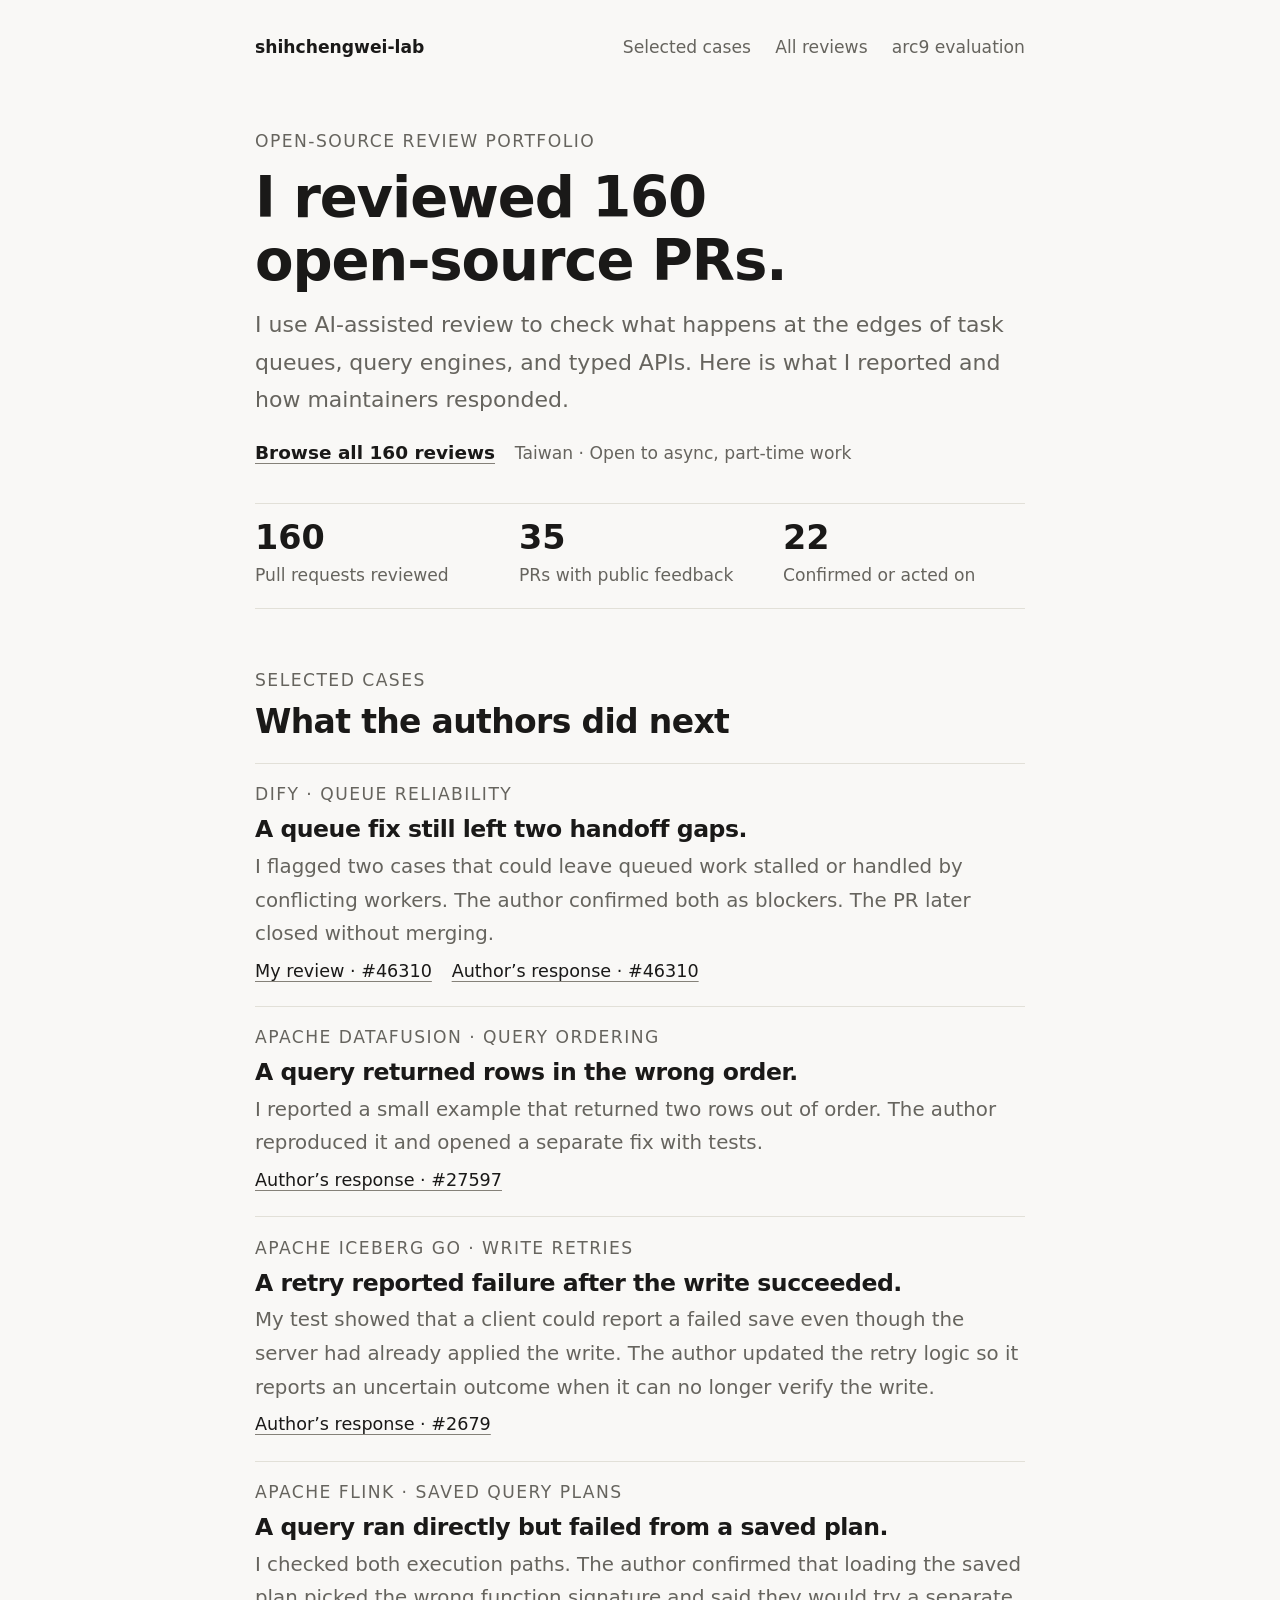
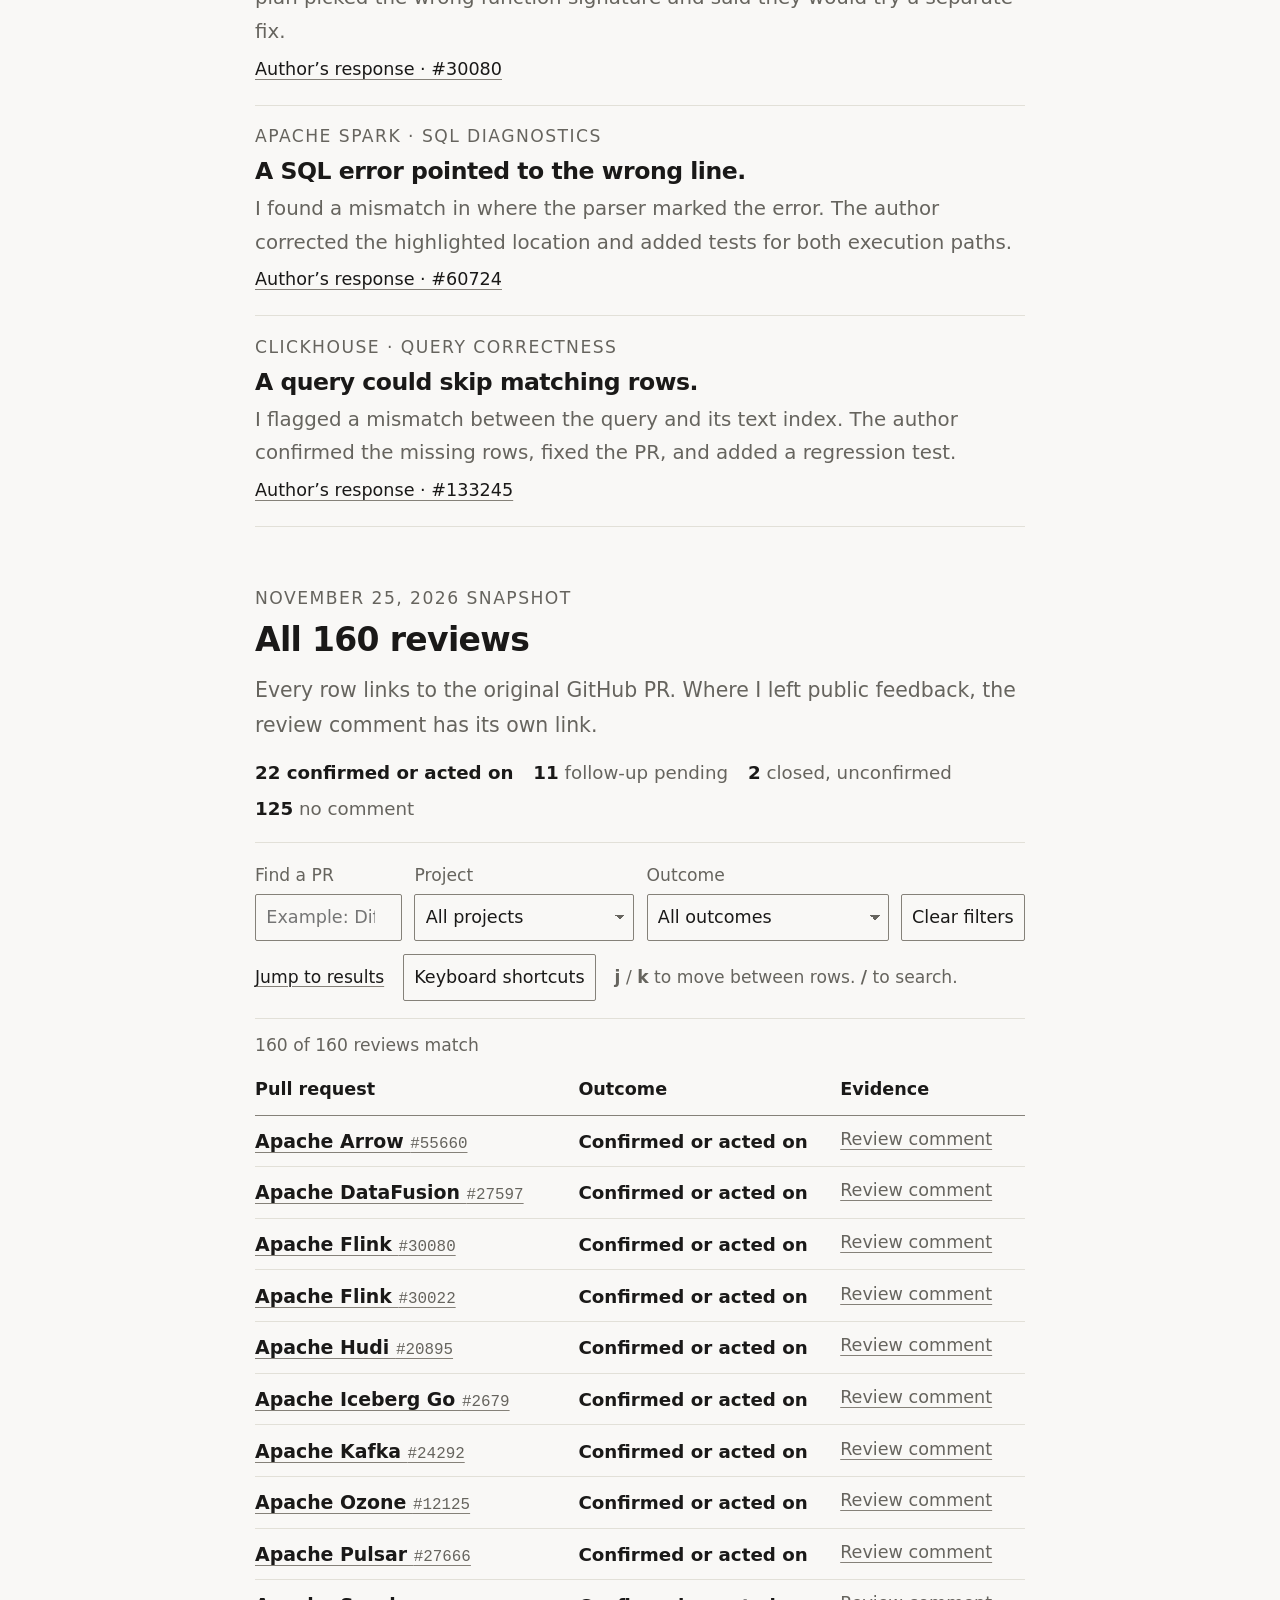
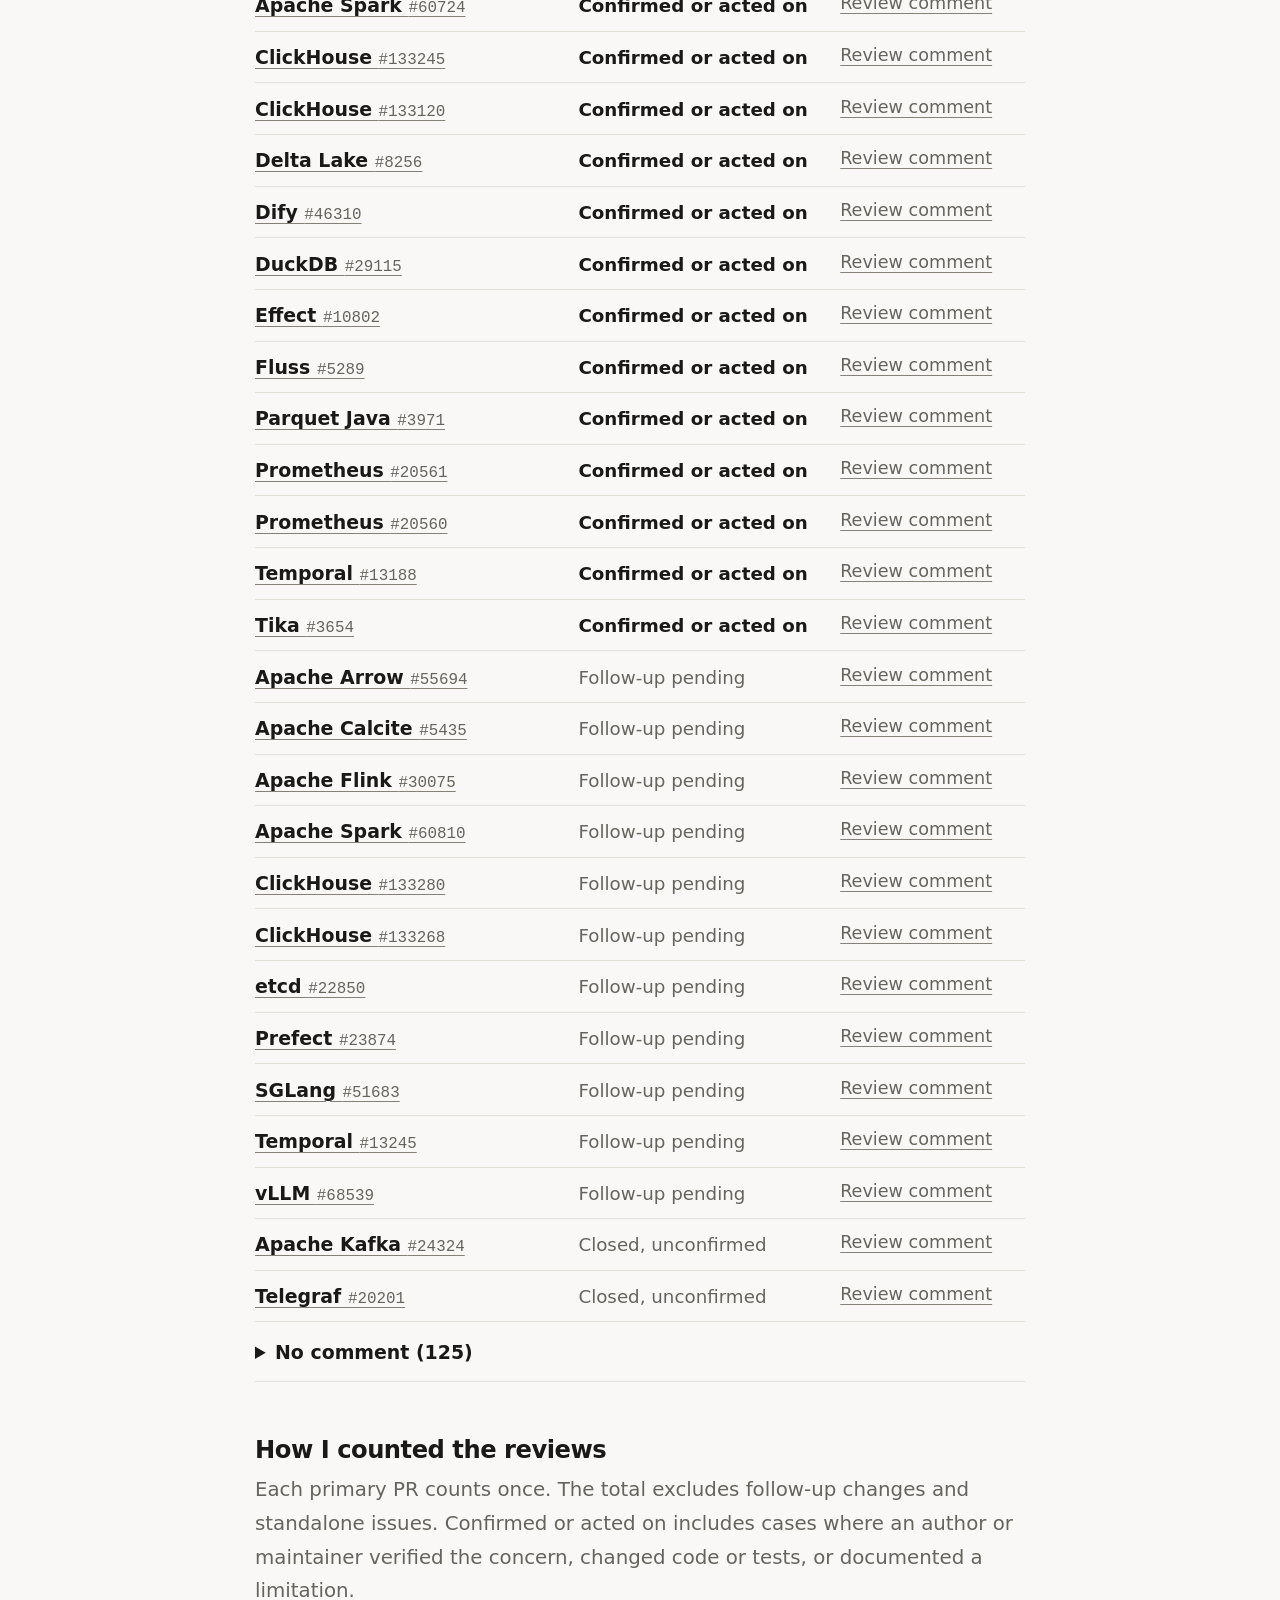
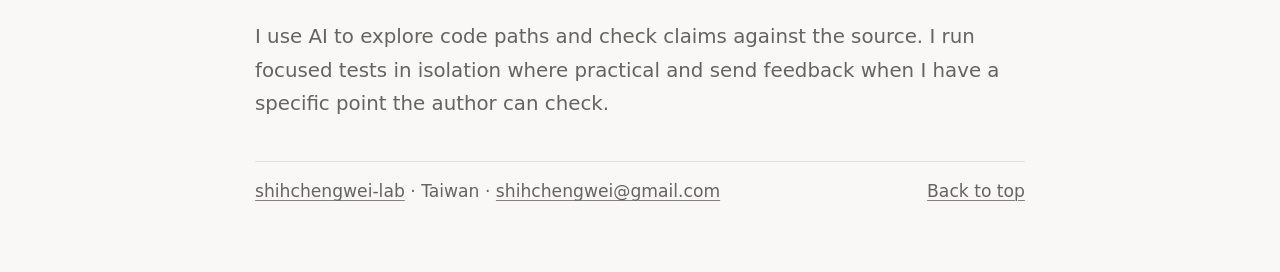
==== index.html @ ea7000e3 "Publish arc9 review capability evaluation" ====
<!doctype html>
<html lang="en">
<head>
<meta charset="utf-8">
<meta name="viewport" content="width=device-width, initial-scale=1">
<link rel="icon" href="./favicon.ico?v=1" sizes="16x16 32x32 48x48">
<meta name="robots" content="noindex, follow">
<meta name="theme-color" content="#f9f8f6" media="(prefers-color-scheme: light)">
<meta name="theme-color" content="#161616" media="(prefers-color-scheme: dark)">
<meta name="description" content="160 open-source pull request reviews by shihchengwei-lab, with six selected cases and links to the original evidence.">
<title>160 Open-Source PR Reviews | shihchengwei-lab</title>
<link rel="stylesheet" href="./site.css">
</head>
<body>
<a class="skip" href="#main">Skip to content</a>
<header id="top" tabindex="-1">
  <div class="wrap">
    <div class="topbar">
      <a class="handle" href="https://github.com/shihchengwei-lab">shihchengwei-lab</a>
      <nav aria-label="Page navigation"><a href="#cases">Selected cases</a><a href="#reviews">All reviews</a><a href="./arc9-benchmark/">arc9 evaluation</a></nav>
    </div>
    <p class="eyebrow">Open-source review portfolio</p>
    <h1>I reviewed 160 <span>open-source PRs.</span></h1>
    <p class="intro">I use AI-assisted review to check what happens at the edges of task queues, query engines, and typed APIs. Here is what I reported and how maintainers responded.</p>
    <div class="hero-actions"><a class="button" href="#reviews">Browse all 160 reviews</a><span class="availability">Taiwan · Open to async, part-time work</span></div>
    <div class="stats" aria-label="Review outcome summary">
      <div><strong>160</strong><p>Pull requests reviewed</p></div>
      <div><strong>35</strong><p>PRs with public feedback</p></div>
      <div><strong>22</strong><p>Confirmed or acted on</p></div>
    </div>
  </div>
</header>
<main class="wrap" id="main" tabindex="-1">
  <section class="section" id="cases" aria-labelledby="cases-title" tabindex="-1">
    <p class="eyebrow">Selected cases</p>
    <h2 id="cases-title">What the authors did next</h2>
    <div class="cases">
      <article class="case" id="dify" aria-labelledby="dify-title">
        <p class="eyebrow">Dify · Queue reliability</p>
        <h3 id="dify-title">A queue fix still left two handoff gaps.</h3>
        <p>I flagged two cases that could leave queued work stalled or handled by conflicting workers. The author confirmed both as blockers. The PR later closed without merging.</p>
        <div class="case-links">
          <a href="https://github.com/langgenius/dify/pull/46310#issuecomment-6981994924">My review · #46310</a>
          <a href="https://github.com/langgenius/dify/pull/46310#issuecomment-6992254631">Author’s response · #46310</a>
        </div>
      </article>
      <article class="case">
        <p class="eyebrow">Apache DataFusion · Query ordering</p>
        <h3>A query returned rows in the wrong order.</h3>
        <p>I reported a small example that returned two rows out of order. The author reproduced it and opened a separate fix with tests.</p>
        <a href="https://github.com/apache/datafusion/pull/27597#issuecomment-7049002958">Author’s response · #27597</a>
      </article>
      <article class="case">
        <p class="eyebrow">Apache Iceberg Go · Write retries</p>
        <h3>A retry reported failure after the write succeeded.</h3>
        <p>My test showed that a client could report a failed save even though the server had already applied the write. The author updated the retry logic so it reports an uncertain outcome when it can no longer verify the write.</p>
        <a href="https://github.com/apache/iceberg-go/pull/2679#issuecomment-7136908103">Author’s response · #2679</a>
      </article>
      <article class="case">
        <p class="eyebrow">Apache Flink · Saved query plans</p>
        <h3>A query ran directly but failed from a saved plan.</h3>
        <p>I checked both execution paths. The author confirmed that loading the saved plan picked the wrong function signature and said they would try a separate fix.</p>
        <a href="https://github.com/apache/flink/pull/30080#issuecomment-7151901415">Author’s response · #30080</a>
      </article>
      <article class="case">
        <p class="eyebrow">Apache Spark · SQL diagnostics</p>
        <h3>A SQL error pointed to the wrong line.</h3>
        <p>I found a mismatch in where the parser marked the error. The author corrected the highlighted location and added tests for both execution paths.</p>
        <a href="https://github.com/apache/spark/pull/60724#issuecomment-7112147391">Author’s response · #60724</a>
      </article>
      <article class="case">
        <p class="eyebrow">ClickHouse · Query correctness</p>
        <h3>A query could skip matching rows.</h3>
        <p>I flagged a mismatch between the query and its text index. The author confirmed the missing rows, fixed the PR, and added a regression test.</p>
        <a href="https://github.com/ClickHouse/ClickHouse/pull/133245#issuecomment-7063928589">Author’s response · #133245</a>
      </article>
    </div>
  </section>
  <section class="section" id="reviews" aria-labelledby="review-title" tabindex="-1">
    <p class="eyebrow">November 25, 2026 snapshot</p>
    <h2 id="review-title">All 160 reviews</h2>
    <p class="section-intro">Every row links to the original GitHub PR. Where I left public feedback, the review comment has its own link.</p>
    <div class="legend" aria-label="Outcome counts">
      <span class="status confirmed"><b>22</b> confirmed or acted on</span>
      <span class="status pending"><b>11</b> follow-up pending</span>
      <span class="status closed"><b>2</b> closed, unconfirmed</span>
      <span class="status quiet"><b>125</b> no comment</span>
    </div>
    <div class="directory">
      <form role="search" id="filters" aria-label="Filter the review index" hidden>
        <label>Find a PR<input id="query" type="search" placeholder="Example: Dify or #46310" autocomplete="off" aria-keyshortcuts="/"></label>
        <label>Project<select id="project"><option value="">All projects</option></select></label>
        <label>Outcome<select id="outcome"><option value="">All outcomes</option><option value="confirmed">Confirmed or acted on</option><option value="pending">Follow-up pending</option><option value="closed">Closed, unconfirmed</option><option value="quiet">No comment</option></select></label>
        <button type="reset">Clear filters</button>
        <p class="keyboard-tools">
          <a href="#count">Jump to results</a>
          <button id="shortcut-toggle" type="button" aria-pressed="true">Keyboard shortcuts</button>
          <span id="shortcut-help"><kbd>j</kbd> / <kbd>k</kbd> to move between rows. <kbd>/</kbd> to search.</span>
        </p>
      </form>
      <p class="count" id="count" role="status" tabindex="-1">160 of 160 reviews match</p>
      <table id="commented-reviews" aria-label="Reviews with public comments">
        <thead><tr><th scope="col">Pull request</th><th scope="col">Outcome</th><th scope="col">Evidence</th></tr></thead>
        <tbody>
<tr data-project="apache/arrow" data-status="confirmed">
  <td><a class="pr" href="https://github.com/apache/arrow/pull/55660">Apache Arrow <span>#55660</span></a></td>
  <td><span class="status confirmed">Confirmed or acted on</span></td>
  <td><a href="https://github.com/apache/arrow/pull/55660#issuecomment-7008394155" aria-label="Review comment on Apache Arrow #55660">Review comment</a></td>
</tr>
<tr data-project="apache/datafusion" data-status="confirmed">
  <td><a class="pr" href="https://github.com/apache/datafusion/pull/27597">Apache DataFusion <span>#27597</span></a></td>
  <td><span class="status confirmed">Confirmed or acted on</span></td>
  <td><a href="https://github.com/apache/datafusion/pull/27597#issuecomment-7036916326" aria-label="Review comment on Apache DataFusion #27597">Review comment</a></td>
</tr>
<tr data-project="apache/flink" data-status="confirmed">
  <td><a class="pr" href="https://github.com/apache/flink/pull/30080">Apache Flink <span>#30080</span></a></td>
  <td><span class="status confirmed">Confirmed or acted on</span></td>
  <td><a href="https://github.com/apache/flink/pull/30080#issuecomment-7149014587" aria-label="Review comment on Apache Flink #30080">Review comment</a></td>
</tr>
<tr data-project="apache/flink" data-status="confirmed">
  <td><a class="pr" href="https://github.com/apache/flink/pull/30022">Apache Flink <span>#30022</span></a></td>
  <td><span class="status confirmed">Confirmed or acted on</span></td>
  <td><a href="https://github.com/apache/flink/pull/30022#issuecomment-7035073896" aria-label="Review comment on Apache Flink #30022">Review comment</a></td>
</tr>
<tr data-project="apache/hudi" data-status="confirmed">
  <td><a class="pr" href="https://github.com/apache/hudi/pull/20895">Apache Hudi <span>#20895</span></a></td>
  <td><span class="status confirmed">Confirmed or acted on</span></td>
  <td><a href="https://github.com/apache/hudi/pull/20895#issuecomment-7136160884" aria-label="Review comment on Apache Hudi #20895">Review comment</a></td>
</tr>
<tr data-project="apache/iceberg-go" data-status="confirmed">
  <td><a class="pr" href="https://github.com/apache/iceberg-go/pull/2679">Apache Iceberg Go <span>#2679</span></a></td>
  <td><span class="status confirmed">Confirmed or acted on</span></td>
  <td><a href="https://github.com/apache/iceberg-go/pull/2679#issuecomment-7106623743" aria-label="Review comment on Apache Iceberg Go #2679">Review comment</a></td>
</tr>
<tr data-project="apache/kafka" data-status="confirmed">
  <td><a class="pr" href="https://github.com/apache/kafka/pull/24292">Apache Kafka <span>#24292</span></a></td>
  <td><span class="status confirmed">Confirmed or acted on</span></td>
  <td><a href="https://github.com/apache/kafka/pull/24292#issuecomment-7008198647" aria-label="Review comment on Apache Kafka #24292">Review comment</a></td>
</tr>
<tr data-project="apache/ozone" data-status="confirmed">
  <td><a class="pr" href="https://github.com/apache/ozone/pull/12125">Apache Ozone <span>#12125</span></a></td>
  <td><span class="status confirmed">Confirmed or acted on</span></td>
  <td><a href="https://github.com/apache/ozone/pull/12125#issuecomment-7137559369" aria-label="Review comment on Apache Ozone #12125">Review comment</a></td>
</tr>
<tr data-project="apache/pulsar" data-status="confirmed">
  <td><a class="pr" href="https://github.com/apache/pulsar/pull/27666">Apache Pulsar <span>#27666</span></a></td>
  <td><span class="status confirmed">Confirmed or acted on</span></td>
  <td><a href="https://github.com/apache/pulsar/pull/27666#issuecomment-7015428325" aria-label="Review comment on Apache Pulsar #27666">Review comment</a></td>
</tr>
<tr data-project="apache/spark" data-status="confirmed">
  <td><a class="pr" href="https://github.com/apache/spark/pull/60724">Apache Spark <span>#60724</span></a></td>
  <td><span class="status confirmed">Confirmed or acted on</span></td>
  <td><a href="https://github.com/apache/spark/pull/60724#issuecomment-7058670635" aria-label="Review comment on Apache Spark #60724">Review comment</a></td>
</tr>
<tr data-project="clickhouse/clickhouse" data-status="confirmed">
  <td><a class="pr" href="https://github.com/ClickHouse/ClickHouse/pull/133245">ClickHouse <span>#133245</span></a></td>
  <td><span class="status confirmed">Confirmed or acted on</span></td>
  <td><a href="https://github.com/ClickHouse/ClickHouse/pull/133245#issuecomment-7054380919" aria-label="Review comment on ClickHouse #133245">Review comment</a></td>
</tr>
<tr data-project="clickhouse/clickhouse" data-status="confirmed">
  <td><a class="pr" href="https://github.com/ClickHouse/ClickHouse/pull/133120">ClickHouse <span>#133120</span></a></td>
  <td><span class="status confirmed">Confirmed or acted on</span></td>
  <td><a href="https://github.com/ClickHouse/ClickHouse/pull/133120#issuecomment-7043950742" aria-label="Review comment on ClickHouse #133120">Review comment</a></td>
</tr>
<tr data-project="delta-io/delta" data-status="confirmed">
  <td><a class="pr" href="https://github.com/delta-io/delta/pull/8256">Delta Lake <span>#8256</span></a></td>
  <td><span class="status confirmed">Confirmed or acted on</span></td>
  <td><a href="https://github.com/delta-io/delta/pull/8256#issuecomment-7057960766" aria-label="Review comment on Delta Lake #8256">Review comment</a></td>
</tr>
<tr data-project="langgenius/dify" data-status="confirmed">
  <td><a class="pr" href="https://github.com/langgenius/dify/pull/46310">Dify <span>#46310</span></a></td>
  <td><span class="status confirmed">Confirmed or acted on</span></td>
  <td><a href="https://github.com/langgenius/dify/pull/46310#issuecomment-6981994924" aria-label="Review comment on Dify #46310">Review comment</a></td>
</tr>
<tr data-project="duckdb/duckdb" data-status="confirmed">
  <td><a class="pr" href="https://github.com/duckdb/duckdb/pull/29115">DuckDB <span>#29115</span></a></td>
  <td><span class="status confirmed">Confirmed or acted on</span></td>
  <td><a href="https://github.com/duckdb/duckdb/pull/29115#issuecomment-7046876025" aria-label="Review comment on DuckDB #29115">Review comment</a></td>
</tr>
<tr data-project="effect-ts/effect" data-status="confirmed">
  <td><a class="pr" href="https://github.com/Effect-TS/effect/pull/10802">Effect <span>#10802</span></a></td>
  <td><span class="status confirmed">Confirmed or acted on</span></td>
  <td><a href="https://github.com/Effect-TS/effect/pull/10802#issuecomment-7058087237" aria-label="Review comment on Effect #10802">Review comment</a></td>
</tr>
<tr data-project="apache/fluss" data-status="confirmed">
  <td><a class="pr" href="https://github.com/apache/fluss/pull/5289">Fluss <span>#5289</span></a></td>
  <td><span class="status confirmed">Confirmed or acted on</span></td>
  <td><a href="https://github.com/apache/fluss/pull/5289#issuecomment-7041135080" aria-label="Review comment on Fluss #5289">Review comment</a></td>
</tr>
<tr data-project="apache/parquet-java" data-status="confirmed">
  <td><a class="pr" href="https://github.com/apache/parquet-java/pull/3971">Parquet Java <span>#3971</span></a></td>
  <td><span class="status confirmed">Confirmed or acted on</span></td>
  <td><a href="https://github.com/apache/parquet-java/pull/3971#issuecomment-7008959429" aria-label="Review comment on Parquet Java #3971">Review comment</a></td>
</tr>
<tr data-project="prometheus/prometheus" data-status="confirmed">
  <td><a class="pr" href="https://github.com/prometheus/prometheus/pull/20561">Prometheus <span>#20561</span></a></td>
  <td><span class="status confirmed">Confirmed or acted on</span></td>
  <td><a href="https://github.com/prometheus/prometheus/pull/20561#issuecomment-7152789358" aria-label="Review comment on Prometheus #20561">Review comment</a></td>
</tr>
<tr data-project="prometheus/prometheus" data-status="confirmed">
  <td><a class="pr" href="https://github.com/prometheus/prometheus/pull/20560">Prometheus <span>#20560</span></a></td>
  <td><span class="status confirmed">Confirmed or acted on</span></td>
  <td><a href="https://github.com/prometheus/prometheus/pull/20560#issuecomment-7161025633" aria-label="Review comment on Prometheus #20560">Review comment</a></td>
</tr>
<tr data-project="temporalio/temporal" data-status="confirmed">
  <td><a class="pr" href="https://github.com/temporalio/temporal/pull/13188">Temporal <span>#13188</span></a></td>
  <td><span class="status confirmed">Confirmed or acted on</span></td>
  <td><a href="https://github.com/temporalio/temporal/pull/13188#issuecomment-7056794879" aria-label="Review comment on Temporal #13188">Review comment</a></td>
</tr>
<tr data-project="apache/tika" data-status="confirmed">
  <td><a class="pr" href="https://github.com/apache/tika/pull/3654">Tika <span>#3654</span></a></td>
  <td><span class="status confirmed">Confirmed or acted on</span></td>
  <td><a href="https://github.com/apache/tika/pull/3654#issuecomment-7105708451" aria-label="Review comment on Tika #3654">Review comment</a></td>
</tr>
<tr data-project="apache/arrow" data-status="pending">
  <td><a class="pr" href="https://github.com/apache/arrow/pull/55694">Apache Arrow <span>#55694</span></a></td>
  <td><span class="status pending">Follow-up pending</span></td>
  <td><a href="https://github.com/apache/arrow/pull/55694#issuecomment-7055374444" aria-label="Review comment on Apache Arrow #55694">Review comment</a></td>
</tr>
<tr data-project="apache/calcite" data-status="pending">
  <td><a class="pr" href="https://github.com/apache/calcite/pull/5435">Apache Calcite <span>#5435</span></a></td>
  <td><span class="status pending">Follow-up pending</span></td>
  <td><a href="https://github.com/apache/calcite/pull/5435#issuecomment-7105022268" aria-label="Review comment on Apache Calcite #5435">Review comment</a></td>
</tr>
<tr data-project="apache/flink" data-status="pending">
  <td><a class="pr" href="https://github.com/apache/flink/pull/30075">Apache Flink <span>#30075</span></a></td>
  <td><span class="status pending">Follow-up pending</span></td>
  <td><a href="https://github.com/apache/flink/pull/30075#issuecomment-7132120995" aria-label="Review comment on Apache Flink #30075">Review comment</a></td>
</tr>
<tr data-project="apache/spark" data-status="pending">
  <td><a class="pr" href="https://github.com/apache/spark/pull/60810">Apache Spark <span>#60810</span></a></td>
  <td><span class="status pending">Follow-up pending</span></td>
  <td><a href="https://github.com/apache/spark/pull/60810#discussion_r4681349684" aria-label="Review comment on Apache Spark #60810">Review comment</a></td>
</tr>
<tr data-project="clickhouse/clickhouse" data-status="pending">
  <td><a class="pr" href="https://github.com/ClickHouse/ClickHouse/pull/133280">ClickHouse <span>#133280</span></a></td>
  <td><span class="status pending">Follow-up pending</span></td>
  <td><a href="https://github.com/ClickHouse/ClickHouse/pull/133280#issuecomment-7055929101" aria-label="Review comment on ClickHouse #133280">Review comment</a></td>
</tr>
<tr data-project="clickhouse/clickhouse" data-status="pending">
  <td><a class="pr" href="https://github.com/ClickHouse/ClickHouse/pull/133268">ClickHouse <span>#133268</span></a></td>
  <td><span class="status pending">Follow-up pending</span></td>
  <td><a href="https://github.com/ClickHouse/ClickHouse/pull/133268#issuecomment-7054900194" aria-label="Review comment on ClickHouse #133268">Review comment</a></td>
</tr>
<tr data-project="etcd-io/etcd" data-status="pending">
  <td><a class="pr" href="https://github.com/etcd-io/etcd/pull/22850">etcd <span>#22850</span></a></td>
  <td><span class="status pending">Follow-up pending</span></td>
  <td><a href="https://github.com/etcd-io/etcd/pull/22850#issuecomment-7007344390" aria-label="Review comment on etcd #22850">Review comment</a></td>
</tr>
<tr data-project="prefecthq/prefect" data-status="pending">
  <td><a class="pr" href="https://github.com/PrefectHQ/prefect/pull/23874">Prefect <span>#23874</span></a></td>
  <td><span class="status pending">Follow-up pending</span></td>
  <td><a href="https://github.com/PrefectHQ/prefect/pull/23874#discussion_r4616892632" aria-label="Review comment on Prefect #23874">Review comment</a></td>
</tr>
<tr data-project="sgl-project/sglang" data-status="pending">
  <td><a class="pr" href="https://github.com/sgl-project/sglang/pull/51683">SGLang <span>#51683</span></a></td>
  <td><span class="status pending">Follow-up pending</span></td>
  <td><a href="https://github.com/sgl-project/sglang/pull/51683#issuecomment-7056527407" aria-label="Review comment on SGLang #51683">Review comment</a></td>
</tr>
<tr data-project="temporalio/temporal" data-status="pending">
  <td><a class="pr" href="https://github.com/temporalio/temporal/pull/13245">Temporal <span>#13245</span></a></td>
  <td><span class="status pending">Follow-up pending</span></td>
  <td><a href="https://github.com/temporalio/temporal/pull/13245#issuecomment-7130945988" aria-label="Review comment on Temporal #13245">Review comment</a></td>
</tr>
<tr data-project="vllm-project/vllm" data-status="pending">
  <td><a class="pr" href="https://github.com/vllm-project/vllm/pull/68539">vLLM <span>#68539</span></a></td>
  <td><span class="status pending">Follow-up pending</span></td>
  <td><a href="https://github.com/vllm-project/vllm/pull/68539#issuecomment-6997488779" aria-label="Review comment on vLLM #68539">Review comment</a></td>
</tr>
<tr data-project="apache/kafka" data-status="closed">
  <td><a class="pr" href="https://github.com/apache/kafka/pull/24324">Apache Kafka <span>#24324</span></a></td>
  <td><span class="status closed">Closed, unconfirmed</span></td>
  <td><a href="https://github.com/apache/kafka/pull/24324#issuecomment-7056225855" aria-label="Review comment on Apache Kafka #24324">Review comment</a></td>
</tr>
<tr data-project="influxdata/telegraf" data-status="closed">
  <td><a class="pr" href="https://github.com/influxdata/telegraf/pull/20201">Telegraf <span>#20201</span></a></td>
  <td><span class="status closed">Closed, unconfirmed</span></td>
  <td><a href="https://github.com/influxdata/telegraf/pull/20201#issuecomment-7057419634" aria-label="Review comment on Telegraf #20201">Review comment</a></td>
</tr>
        </tbody>
      </table>
      <details class="quiet-reviews" id="quiet-reviews">
        <summary>No comment (<span id="quiet-count">125</span>)</summary>
        <table aria-label="Reviews without public comments">
          <thead><tr><th scope="col">Pull request</th><th scope="col">Outcome</th><th scope="col">Evidence</th></tr></thead>
          <tbody>
<tr data-project="apache/airflow" data-status="quiet">
  <td><a class="pr" href="https://github.com/apache/airflow/pull/77489">Apache Airflow <span>#77489</span></a></td>
  <td><span class="status quiet">No comment</span></td>
  <td><span aria-label="No public comment">—</span></td>
</tr>
<tr data-project="apache/airflow" data-status="quiet">
  <td><a class="pr" href="https://github.com/apache/airflow/pull/77380">Apache Airflow <span>#77380</span></a></td>
  <td><span class="status quiet">No comment</span></td>
  <td><span aria-label="No public comment">—</span></td>
</tr>
<tr data-project="apache/airflow" data-status="quiet">
  <td><a class="pr" href="https://github.com/apache/airflow/pull/77305">Apache Airflow <span>#77305</span></a></td>
  <td><span class="status quiet">No comment</span></td>
  <td><span aria-label="No public comment">—</span></td>
</tr>
<tr data-project="apache/airflow" data-status="quiet">
  <td><a class="pr" href="https://github.com/apache/airflow/pull/77382">Apache Airflow <span>#77382</span></a></td>
  <td><span class="status quiet">No comment</span></td>
  <td><span aria-label="No public comment">—</span></td>
</tr>
<tr data-project="apache/apisix" data-status="quiet">
  <td><a class="pr" href="https://github.com/apache/apisix/pull/14247">Apache APISIX <span>#14247</span></a></td>
  <td><span class="status quiet">No comment</span></td>
  <td><span aria-label="No public comment">—</span></td>
</tr>
<tr data-project="apache/arrow-rs" data-status="quiet">
  <td><a class="pr" href="https://github.com/apache/arrow-rs/pull/12369">Apache Arrow Rust <span>#12369</span></a></td>
  <td><span class="status quiet">No comment</span></td>
  <td><span aria-label="No public comment">—</span></td>
</tr>
<tr data-project="apache/arrow-rs" data-status="quiet">
  <td><a class="pr" href="https://github.com/apache/arrow-rs/pull/12365">Apache Arrow Rust <span>#12365</span></a></td>
  <td><span class="status quiet">No comment</span></td>
  <td><span aria-label="No public comment">—</span></td>
</tr>
<tr data-project="apache/arrow-rs" data-status="quiet">
  <td><a class="pr" href="https://github.com/apache/arrow-rs/pull/12363">Apache Arrow Rust <span>#12363</span></a></td>
  <td><span class="status quiet">No comment</span></td>
  <td><span aria-label="No public comment">—</span></td>
</tr>
<tr data-project="apache/arrow-rs" data-status="quiet">
  <td><a class="pr" href="https://github.com/apache/arrow-rs/pull/12352">Apache Arrow Rust <span>#12352</span></a></td>
  <td><span class="status quiet">No comment</span></td>
  <td><span aria-label="No public comment">—</span></td>
</tr>
<tr data-project="apache/arrow-rs" data-status="quiet">
  <td><a class="pr" href="https://github.com/apache/arrow-rs/pull/12333">Apache Arrow Rust <span>#12333</span></a></td>
  <td><span class="status quiet">No comment</span></td>
  <td><span aria-label="No public comment">—</span></td>
</tr>
<tr data-project="apache/calcite" data-status="quiet">
  <td><a class="pr" href="https://github.com/apache/calcite/pull/5445">Apache Calcite <span>#5445</span></a></td>
  <td><span class="status quiet">No comment</span></td>
  <td><span aria-label="No public comment">—</span></td>
</tr>
<tr data-project="apache/calcite" data-status="quiet">
  <td><a class="pr" href="https://github.com/apache/calcite/pull/5443">Apache Calcite <span>#5443</span></a></td>
  <td><span class="status quiet">No comment</span></td>
  <td><span aria-label="No public comment">—</span></td>
</tr>
<tr data-project="apache/flink" data-status="quiet">
  <td><a class="pr" href="https://github.com/apache/flink/pull/30081">Apache Flink <span>#30081</span></a></td>
  <td><span class="status quiet">No comment</span></td>
  <td><span aria-label="No public comment">—</span></td>
</tr>
<tr data-project="apache/hudi" data-status="quiet">
  <td><a class="pr" href="https://github.com/apache/hudi/pull/20897">Apache Hudi <span>#20897</span></a></td>
  <td><span class="status quiet">No comment</span></td>
  <td><span aria-label="No public comment">—</span></td>
</tr>
<tr data-project="apache/hudi" data-status="quiet">
  <td><a class="pr" href="https://github.com/apache/hudi/pull/20893">Apache Hudi <span>#20893</span></a></td>
  <td><span class="status quiet">No comment</span></td>
  <td><span aria-label="No public comment">—</span></td>
</tr>
<tr data-project="apache/hudi" data-status="quiet">
  <td><a class="pr" href="https://github.com/apache/hudi/pull/20888">Apache Hudi <span>#20888</span></a></td>
  <td><span class="status quiet">No comment</span></td>
  <td><span aria-label="No public comment">—</span></td>
</tr>
<tr data-project="apache/hudi" data-status="quiet">
  <td><a class="pr" href="https://github.com/apache/hudi/pull/20877">Apache Hudi <span>#20877</span></a></td>
  <td><span class="status quiet">No comment</span></td>
  <td><span aria-label="No public comment">—</span></td>
</tr>
<tr data-project="apache/hudi" data-status="quiet">
  <td><a class="pr" href="https://github.com/apache/hudi/pull/20777">Apache Hudi <span>#20777</span></a></td>
  <td><span class="status quiet">No comment</span></td>
  <td><span aria-label="No public comment">—</span></td>
</tr>
<tr data-project="apache/iceberg" data-status="quiet">
  <td><a class="pr" href="https://github.com/apache/iceberg/pull/19124">Apache Iceberg <span>#19124</span></a></td>
  <td><span class="status quiet">No comment</span></td>
  <td><span aria-label="No public comment">—</span></td>
</tr>
<tr data-project="apache/iceberg" data-status="quiet">
  <td><a class="pr" href="https://github.com/apache/iceberg/pull/19122">Apache Iceberg <span>#19122</span></a></td>
  <td><span class="status quiet">No comment</span></td>
  <td><span aria-label="No public comment">—</span></td>
</tr>
<tr data-project="apache/iceberg" data-status="quiet">
  <td><a class="pr" href="https://github.com/apache/iceberg/pull/19105">Apache Iceberg <span>#19105</span></a></td>
  <td><span class="status quiet">No comment</span></td>
  <td><span aria-label="No public comment">—</span></td>
</tr>
<tr data-project="apache/iceberg" data-status="quiet">
  <td><a class="pr" href="https://github.com/apache/iceberg/pull/19104">Apache Iceberg <span>#19104</span></a></td>
  <td><span class="status quiet">No comment</span></td>
  <td><span aria-label="No public comment">—</span></td>
</tr>
<tr data-project="apache/iceberg" data-status="quiet">
  <td><a class="pr" href="https://github.com/apache/iceberg/pull/19099">Apache Iceberg <span>#19099</span></a></td>
  <td><span class="status quiet">No comment</span></td>
  <td><span aria-label="No public comment">—</span></td>
</tr>
<tr data-project="apache/iceberg" data-status="quiet">
  <td><a class="pr" href="https://github.com/apache/iceberg/pull/19039">Apache Iceberg <span>#19039</span></a></td>
  <td><span class="status quiet">No comment</span></td>
  <td><span aria-label="No public comment">—</span></td>
</tr>
<tr data-project="apache/iceberg-go" data-status="quiet">
  <td><a class="pr" href="https://github.com/apache/iceberg-go/pull/2678">Apache Iceberg Go <span>#2678</span></a></td>
  <td><span class="status quiet">No comment</span></td>
  <td><span aria-label="No public comment">—</span></td>
</tr>
<tr data-project="apache/iceberg-go" data-status="quiet">
  <td><a class="pr" href="https://github.com/apache/iceberg-go/pull/2667">Apache Iceberg Go <span>#2667</span></a></td>
  <td><span class="status quiet">No comment</span></td>
  <td><span aria-label="No public comment">—</span></td>
</tr>
<tr data-project="apache/iceberg-go" data-status="quiet">
  <td><a class="pr" href="https://github.com/apache/iceberg-go/pull/2653">Apache Iceberg Go <span>#2653</span></a></td>
  <td><span class="status quiet">No comment</span></td>
  <td><span aria-label="No public comment">—</span></td>
</tr>
<tr data-project="apache/kafka" data-status="quiet">
  <td><a class="pr" href="https://github.com/apache/kafka/pull/24354">Apache Kafka <span>#24354</span></a></td>
  <td><span class="status quiet">No comment</span></td>
  <td><span aria-label="No public comment">—</span></td>
</tr>
<tr data-project="apache/kafka" data-status="quiet">
  <td><a class="pr" href="https://github.com/apache/kafka/pull/24351">Apache Kafka <span>#24351</span></a></td>
  <td><span class="status quiet">No comment</span></td>
  <td><span aria-label="No public comment">—</span></td>
</tr>
<tr data-project="apache/kafka" data-status="quiet">
  <td><a class="pr" href="https://github.com/apache/kafka/pull/24343">Apache Kafka <span>#24343</span></a></td>
  <td><span class="status quiet">No comment</span></td>
  <td><span aria-label="No public comment">—</span></td>
</tr>
<tr data-project="apache/kafka" data-status="quiet">
  <td><a class="pr" href="https://github.com/apache/kafka/pull/24334">Apache Kafka <span>#24334</span></a></td>
  <td><span class="status quiet">No comment</span></td>
  <td><span aria-label="No public comment">—</span></td>
</tr>
<tr data-project="apache/kafka" data-status="quiet">
  <td><a class="pr" href="https://github.com/apache/kafka/pull/24320">Apache Kafka <span>#24320</span></a></td>
  <td><span class="status quiet">No comment</span></td>
  <td><span aria-label="No public comment">—</span></td>
</tr>
<tr data-project="apache/kafka" data-status="quiet">
  <td><a class="pr" href="https://github.com/apache/kafka/pull/24304">Apache Kafka <span>#24304</span></a></td>
  <td><span class="status quiet">No comment</span></td>
  <td><span aria-label="No public comment">—</span></td>
</tr>
<tr data-project="apache/kafka" data-status="quiet">
  <td><a class="pr" href="https://github.com/apache/kafka/pull/24302">Apache Kafka <span>#24302</span></a></td>
  <td><span class="status quiet">No comment</span></td>
  <td><span aria-label="No public comment">—</span></td>
</tr>
<tr data-project="apache/kafka" data-status="quiet">
  <td><a class="pr" href="https://github.com/apache/kafka/pull/24300">Apache Kafka <span>#24300</span></a></td>
  <td><span class="status quiet">No comment</span></td>
  <td><span aria-label="No public comment">—</span></td>
</tr>
<tr data-project="apache/kafka" data-status="quiet">
  <td><a class="pr" href="https://github.com/apache/kafka/pull/24294">Apache Kafka <span>#24294</span></a></td>
  <td><span class="status quiet">No comment</span></td>
  <td><span aria-label="No public comment">—</span></td>
</tr>
<tr data-project="apache/ozone" data-status="quiet">
  <td><a class="pr" href="https://github.com/apache/ozone/pull/12099">Apache Ozone <span>#12099</span></a></td>
  <td><span class="status quiet">No comment</span></td>
  <td><span aria-label="No public comment">—</span></td>
</tr>
<tr data-project="apache/ozone" data-status="quiet">
  <td><a class="pr" href="https://github.com/apache/ozone/pull/12065">Apache Ozone <span>#12065</span></a></td>
  <td><span class="status quiet">No comment</span></td>
  <td><span aria-label="No public comment">—</span></td>
</tr>
<tr data-project="apache/paimon" data-status="quiet">
  <td><a class="pr" href="https://github.com/apache/paimon/pull/11377">Apache Paimon <span>#11377</span></a></td>
  <td><span class="status quiet">No comment</span></td>
  <td><span aria-label="No public comment">—</span></td>
</tr>
<tr data-project="apache/pekko" data-status="quiet">
  <td><a class="pr" href="https://github.com/apache/pekko/pull/3800">Apache Pekko <span>#3800</span></a></td>
  <td><span class="status quiet">No comment</span></td>
  <td><span aria-label="No public comment">—</span></td>
</tr>
<tr data-project="apache/spark" data-status="quiet">
  <td><a class="pr" href="https://github.com/apache/spark/pull/60835">Apache Spark <span>#60835</span></a></td>
  <td><span class="status quiet">No comment</span></td>
  <td><span aria-label="No public comment">—</span></td>
</tr>
<tr data-project="apache/spark" data-status="quiet">
  <td><a class="pr" href="https://github.com/apache/spark/pull/60834">Apache Spark <span>#60834</span></a></td>
  <td><span class="status quiet">No comment</span></td>
  <td><span aria-label="No public comment">—</span></td>
</tr>
<tr data-project="apache/spark" data-status="quiet">
  <td><a class="pr" href="https://github.com/apache/spark/pull/60816">Apache Spark <span>#60816</span></a></td>
  <td><span class="status quiet">No comment</span></td>
  <td><span aria-label="No public comment">—</span></td>
</tr>
<tr data-project="apache/spark" data-status="quiet">
  <td><a class="pr" href="https://github.com/apache/spark/pull/60805">Apache Spark <span>#60805</span></a></td>
  <td><span class="status quiet">No comment</span></td>
  <td><span aria-label="No public comment">—</span></td>
</tr>
<tr data-project="apache/spark" data-status="quiet">
  <td><a class="pr" href="https://github.com/apache/spark/pull/60733">Apache Spark <span>#60733</span></a></td>
  <td><span class="status quiet">No comment</span></td>
  <td><span aria-label="No public comment">—</span></td>
</tr>
<tr data-project="apache/spark" data-status="quiet">
  <td><a class="pr" href="https://github.com/apache/spark/pull/60691">Apache Spark <span>#60691</span></a></td>
  <td><span class="status quiet">No comment</span></td>
  <td><span aria-label="No public comment">—</span></td>
</tr>
<tr data-project="apache/arrow-rs" data-status="quiet">
  <td><a class="pr" href="https://github.com/apache/arrow-rs/pull/12344">Apache Arrow Rust <span>#12344</span></a></td>
  <td><span class="status quiet">No comment</span></td>
  <td><span aria-label="No public comment">—</span></td>
</tr>
<tr data-project="apache/beam" data-status="quiet">
  <td><a class="pr" href="https://github.com/apache/beam/pull/41529">Beam <span>#41529</span></a></td>
  <td><span class="status quiet">No comment</span></td>
  <td><span aria-label="No public comment">—</span></td>
</tr>
<tr data-project="apache/beam" data-status="quiet">
  <td><a class="pr" href="https://github.com/apache/beam/pull/41446">Beam <span>#41446</span></a></td>
  <td><span class="status quiet">No comment</span></td>
  <td><span aria-label="No public comment">—</span></td>
</tr>
<tr data-project="apache/bookkeeper" data-status="quiet">
  <td><a class="pr" href="https://github.com/apache/bookkeeper/pull/4930">BookKeeper <span>#4930</span></a></td>
  <td><span class="status quiet">No comment</span></td>
  <td><span aria-label="No public comment">—</span></td>
</tr>
<tr data-project="clickhouse/clickhouse" data-status="quiet">
  <td><a class="pr" href="https://github.com/ClickHouse/ClickHouse/pull/133163">ClickHouse <span>#133163</span></a></td>
  <td><span class="status quiet">No comment</span></td>
  <td><span aria-label="No public comment">—</span></td>
</tr>
<tr data-project="clickhouse/clickhouse" data-status="quiet">
  <td><a class="pr" href="https://github.com/ClickHouse/ClickHouse/pull/133125">ClickHouse <span>#133125</span></a></td>
  <td><span class="status quiet">No comment</span></td>
  <td><span aria-label="No public comment">—</span></td>
</tr>
<tr data-project="clickhouse/clickhouse" data-status="quiet">
  <td><a class="pr" href="https://github.com/ClickHouse/ClickHouse/pull/133118">ClickHouse <span>#133118</span></a></td>
  <td><span class="status quiet">No comment</span></td>
  <td><span aria-label="No public comment">—</span></td>
</tr>
<tr data-project="clickhouse/clickhouse" data-status="quiet">
  <td><a class="pr" href="https://github.com/ClickHouse/ClickHouse/pull/133035">ClickHouse <span>#133035</span></a></td>
  <td><span class="status quiet">No comment</span></td>
  <td><span aria-label="No public comment">—</span></td>
</tr>
<tr data-project="clickhouse/clickhouse" data-status="quiet">
  <td><a class="pr" href="https://github.com/ClickHouse/ClickHouse/pull/132957">ClickHouse <span>#132957</span></a></td>
  <td><span class="status quiet">No comment</span></td>
  <td><span aria-label="No public comment">—</span></td>
</tr>
<tr data-project="clickhouse/clickhouse" data-status="quiet">
  <td><a class="pr" href="https://github.com/ClickHouse/ClickHouse/pull/132943">ClickHouse <span>#132943</span></a></td>
  <td><span class="status quiet">No comment</span></td>
  <td><span aria-label="No public comment">—</span></td>
</tr>
<tr data-project="delta-io/delta" data-status="quiet">
  <td><a class="pr" href="https://github.com/delta-io/delta/pull/8317">Delta Lake <span>#8317</span></a></td>
  <td><span class="status quiet">No comment</span></td>
  <td><span aria-label="No public comment">—</span></td>
</tr>
<tr data-project="delta-io/delta" data-status="quiet">
  <td><a class="pr" href="https://github.com/delta-io/delta/pull/8294">Delta Lake <span>#8294</span></a></td>
  <td><span class="status quiet">No comment</span></td>
  <td><span aria-label="No public comment">—</span></td>
</tr>
<tr data-project="delta-io/delta" data-status="quiet">
  <td><a class="pr" href="https://github.com/delta-io/delta/pull/8273">Delta Lake <span>#8273</span></a></td>
  <td><span class="status quiet">No comment</span></td>
  <td><span aria-label="No public comment">—</span></td>
</tr>
<tr data-project="delta-io/delta" data-status="quiet">
  <td><a class="pr" href="https://github.com/delta-io/delta/pull/8265">Delta Lake <span>#8265</span></a></td>
  <td><span class="status quiet">No comment</span></td>
  <td><span aria-label="No public comment">—</span></td>
</tr>
<tr data-project="delta-io/delta" data-status="quiet">
  <td><a class="pr" href="https://github.com/delta-io/delta/pull/8257">Delta Lake <span>#8257</span></a></td>
  <td><span class="status quiet">No comment</span></td>
  <td><span aria-label="No public comment">—</span></td>
</tr>
<tr data-project="delta-io/delta" data-status="quiet">
  <td><a class="pr" href="https://github.com/delta-io/delta/pull/8225">Delta Lake <span>#8225</span></a></td>
  <td><span class="status quiet">No comment</span></td>
  <td><span aria-label="No public comment">—</span></td>
</tr>
<tr data-project="apache/doris" data-status="quiet">
  <td><a class="pr" href="https://github.com/apache/doris/pull/70820">Doris <span>#70820</span></a></td>
  <td><span class="status quiet">No comment</span></td>
  <td><span aria-label="No public comment">—</span></td>
</tr>
<tr data-project="duckdb/duckdb" data-status="quiet">
  <td><a class="pr" href="https://github.com/duckdb/duckdb/pull/29159">DuckDB <span>#29159</span></a></td>
  <td><span class="status quiet">No comment</span></td>
  <td><span aria-label="No public comment">—</span></td>
</tr>
<tr data-project="duckdb/duckdb" data-status="quiet">
  <td><a class="pr" href="https://github.com/duckdb/duckdb/pull/29158">DuckDB <span>#29158</span></a></td>
  <td><span class="status quiet">No comment</span></td>
  <td><span aria-label="No public comment">—</span></td>
</tr>
<tr data-project="duckdb/duckdb" data-status="quiet">
  <td><a class="pr" href="https://github.com/duckdb/duckdb/pull/29151">DuckDB <span>#29151</span></a></td>
  <td><span class="status quiet">No comment</span></td>
  <td><span aria-label="No public comment">—</span></td>
</tr>
<tr data-project="duckdb/duckdb" data-status="quiet">
  <td><a class="pr" href="https://github.com/duckdb/duckdb/pull/29133">DuckDB <span>#29133</span></a></td>
  <td><span class="status quiet">No comment</span></td>
  <td><span aria-label="No public comment">—</span></td>
</tr>
<tr data-project="duckdb/duckdb" data-status="quiet">
  <td><a class="pr" href="https://github.com/duckdb/duckdb/pull/29129">DuckDB <span>#29129</span></a></td>
  <td><span class="status quiet">No comment</span></td>
  <td><span aria-label="No public comment">—</span></td>
</tr>
<tr data-project="duckdb/duckdb" data-status="quiet">
  <td><a class="pr" href="https://github.com/duckdb/duckdb/pull/29077">DuckDB <span>#29077</span></a></td>
  <td><span class="status quiet">No comment</span></td>
  <td><span aria-label="No public comment">—</span></td>
</tr>
<tr data-project="duckdb/duckdb" data-status="quiet">
  <td><a class="pr" href="https://github.com/duckdb/duckdb/pull/29062">DuckDB <span>#29062</span></a></td>
  <td><span class="status quiet">No comment</span></td>
  <td><span aria-label="No public comment">—</span></td>
</tr>
<tr data-project="effect-ts/effect" data-status="quiet">
  <td><a class="pr" href="https://github.com/Effect-TS/effect/pull/10836">Effect <span>#10836</span></a></td>
  <td><span class="status quiet">No comment</span></td>
  <td><span aria-label="No public comment">—</span></td>
</tr>
<tr data-project="effect-ts/effect" data-status="quiet">
  <td><a class="pr" href="https://github.com/Effect-TS/effect/pull/10818">Effect <span>#10818</span></a></td>
  <td><span class="status quiet">No comment</span></td>
  <td><span aria-label="No public comment">—</span></td>
</tr>
<tr data-project="effect-ts/effect" data-status="quiet">
  <td><a class="pr" href="https://github.com/Effect-TS/effect/pull/10812">Effect <span>#10812</span></a></td>
  <td><span class="status quiet">No comment</span></td>
  <td><span aria-label="No public comment">—</span></td>
</tr>
<tr data-project="effect-ts/effect" data-status="quiet">
  <td><a class="pr" href="https://github.com/Effect-TS/effect/pull/10811">Effect <span>#10811</span></a></td>
  <td><span class="status quiet">No comment</span></td>
  <td><span aria-label="No public comment">—</span></td>
</tr>
<tr data-project="effect-ts/effect" data-status="quiet">
  <td><a class="pr" href="https://github.com/Effect-TS/effect/pull/10810">Effect <span>#10810</span></a></td>
  <td><span class="status quiet">No comment</span></td>
  <td><span aria-label="No public comment">—</span></td>
</tr>
<tr data-project="effect-ts/effect" data-status="quiet">
  <td><a class="pr" href="https://github.com/Effect-TS/effect/pull/10801">Effect <span>#10801</span></a></td>
  <td><span class="status quiet">No comment</span></td>
  <td><span aria-label="No public comment">—</span></td>
</tr>
<tr data-project="effect-ts/effect" data-status="quiet">
  <td><a class="pr" href="https://github.com/Effect-TS/effect/pull/10757">Effect <span>#10757</span></a></td>
  <td><span class="status quiet">No comment</span></td>
  <td><span aria-label="No public comment">—</span></td>
</tr>
<tr data-project="effect-ts/effect" data-status="quiet">
  <td><a class="pr" href="https://github.com/Effect-TS/effect/pull/10747">Effect <span>#10747</span></a></td>
  <td><span class="status quiet">No comment</span></td>
  <td><span aria-label="No public comment">—</span></td>
</tr>
<tr data-project="effect-ts/effect" data-status="quiet">
  <td><a class="pr" href="https://github.com/Effect-TS/effect/pull/10739">Effect <span>#10739</span></a></td>
  <td><span class="status quiet">No comment</span></td>
  <td><span aria-label="No public comment">—</span></td>
</tr>
<tr data-project="effect-ts/effect" data-status="quiet">
  <td><a class="pr" href="https://github.com/Effect-TS/effect/pull/10718">Effect <span>#10718</span></a></td>
  <td><span class="status quiet">No comment</span></td>
  <td><span aria-label="No public comment">—</span></td>
</tr>
<tr data-project="go-git/go-git" data-status="quiet">
  <td><a class="pr" href="https://github.com/go-git/go-git/pull/2609">go-git <span>#2609</span></a></td>
  <td><span class="status quiet">No comment</span></td>
  <td><span aria-label="No public comment">—</span></td>
</tr>
<tr data-project="grafana/loki" data-status="quiet">
  <td><a class="pr" href="https://github.com/grafana/loki/pull/26685">Grafana Loki <span>#26685</span></a></td>
  <td><span class="status quiet">No comment</span></td>
  <td><span aria-label="No public comment">—</span></td>
</tr>
<tr data-project="grafana/loki" data-status="quiet">
  <td><a class="pr" href="https://github.com/grafana/loki/pull/26683">Grafana Loki <span>#26683</span></a></td>
  <td><span class="status quiet">No comment</span></td>
  <td><span aria-label="No public comment">—</span></td>
</tr>
<tr data-project="grafana/loki" data-status="quiet">
  <td><a class="pr" href="https://github.com/grafana/loki/pull/26644">Grafana Loki <span>#26644</span></a></td>
  <td><span class="status quiet">No comment</span></td>
  <td><span aria-label="No public comment">—</span></td>
</tr>
<tr data-project="grafana/loki" data-status="quiet">
  <td><a class="pr" href="https://github.com/grafana/loki/pull/26641">Grafana Loki <span>#26641</span></a></td>
  <td><span class="status quiet">No comment</span></td>
  <td><span aria-label="No public comment">—</span></td>
</tr>
<tr data-project="grpc/grpc" data-status="quiet">
  <td><a class="pr" href="https://github.com/grpc/grpc/pull/43989">gRPC <span>#43989</span></a></td>
  <td><span class="status quiet">No comment</span></td>
  <td><span aria-label="No public comment">—</span></td>
</tr>
<tr data-project="helix-editor/helix" data-status="quiet">
  <td><a class="pr" href="https://github.com/helix-editor/helix/pull/16491">Helix <span>#16491</span></a></td>
  <td><span class="status quiet">No comment</span></td>
  <td><span aria-label="No public comment">—</span></td>
</tr>
<tr data-project="apache/iceberg-rust" data-status="quiet">
  <td><a class="pr" href="https://github.com/apache/iceberg-rust/pull/3756">Iceberg Rust <span>#3756</span></a></td>
  <td><span class="status quiet">No comment</span></td>
  <td><span aria-label="No public comment">—</span></td>
</tr>
<tr data-project="apache/iceberg-rust" data-status="quiet">
  <td><a class="pr" href="https://github.com/apache/iceberg-rust/pull/3732">Iceberg Rust <span>#3732</span></a></td>
  <td><span class="status quiet">No comment</span></td>
  <td><span aria-label="No public comment">—</span></td>
</tr>
<tr data-project="apache/jackrabbit-oak" data-status="quiet">
  <td><a class="pr" href="https://github.com/apache/jackrabbit-oak/pull/3313">Jackrabbit Oak <span>#3313</span></a></td>
  <td><span class="status quiet">No comment</span></td>
  <td><span aria-label="No public comment">—</span></td>
</tr>
<tr data-project="apache/lucene" data-status="quiet">
  <td><a class="pr" href="https://github.com/apache/lucene/pull/17067">Lucene <span>#17067</span></a></td>
  <td><span class="status quiet">No comment</span></td>
  <td><span aria-label="No public comment">—</span></td>
</tr>
<tr data-project="apache/lucene" data-status="quiet">
  <td><a class="pr" href="https://github.com/apache/lucene/pull/17060">Lucene <span>#17060</span></a></td>
  <td><span class="status quiet">No comment</span></td>
  <td><span aria-label="No public comment">—</span></td>
</tr>
<tr data-project="apache/lucene" data-status="quiet">
  <td><a class="pr" href="https://github.com/apache/lucene/pull/17053">Lucene <span>#17053</span></a></td>
  <td><span class="status quiet">No comment</span></td>
  <td><span aria-label="No public comment">—</span></td>
</tr>
<tr data-project="apache/lucene" data-status="quiet">
  <td><a class="pr" href="https://github.com/apache/lucene/pull/17047">Lucene <span>#17047</span></a></td>
  <td><span class="status quiet">No comment</span></td>
  <td><span aria-label="No public comment">—</span></td>
</tr>
<tr data-project="n8n-io/n8n" data-status="quiet">
  <td><a class="pr" href="https://github.com/n8n-io/n8n/pull/43732">n8n <span>#43732</span></a></td>
  <td><span class="status quiet">No comment</span></td>
  <td><span aria-label="No public comment">—</span></td>
</tr>
<tr data-project="nushell/nushell" data-status="quiet">
  <td><a class="pr" href="https://github.com/nushell/nushell/pull/19647">Nushell <span>#19647</span></a></td>
  <td><span class="status quiet">No comment</span></td>
  <td><span aria-label="No public comment">—</span></td>
</tr>
<tr data-project="nushell/nushell" data-status="quiet">
  <td><a class="pr" href="https://github.com/nushell/nushell/pull/19642">Nushell <span>#19642</span></a></td>
  <td><span class="status quiet">No comment</span></td>
  <td><span aria-label="No public comment">—</span></td>
</tr>
<tr data-project="nushell/nushell" data-status="quiet">
  <td><a class="pr" href="https://github.com/nushell/nushell/pull/19625">Nushell <span>#19625</span></a></td>
  <td><span class="status quiet">No comment</span></td>
  <td><span aria-label="No public comment">—</span></td>
</tr>
<tr data-project="nushell/nushell" data-status="quiet">
  <td><a class="pr" href="https://github.com/nushell/nushell/pull/19623">Nushell <span>#19623</span></a></td>
  <td><span class="status quiet">No comment</span></td>
  <td><span aria-label="No public comment">—</span></td>
</tr>
<tr data-project="apache/paimon" data-status="quiet">
  <td><a class="pr" href="https://github.com/apache/paimon/pull/11303">Apache Paimon <span>#11303</span></a></td>
  <td><span class="status quiet">No comment</span></td>
  <td><span aria-label="No public comment">—</span></td>
</tr>
<tr data-project="apache/paimon" data-status="quiet">
  <td><a class="pr" href="https://github.com/apache/paimon/pull/11296">Apache Paimon <span>#11296</span></a></td>
  <td><span class="status quiet">No comment</span></td>
  <td><span aria-label="No public comment">—</span></td>
</tr>
<tr data-project="apache/parquet-java" data-status="quiet">
  <td><a class="pr" href="https://github.com/apache/parquet-java/pull/3990">Parquet Java <span>#3990</span></a></td>
  <td><span class="status quiet">No comment</span></td>
  <td><span aria-label="No public comment">—</span></td>
</tr>
<tr data-project="apache/parquet-java" data-status="quiet">
  <td><a class="pr" href="https://github.com/apache/parquet-java/pull/3989">Parquet Java <span>#3989</span></a></td>
  <td><span class="status quiet">No comment</span></td>
  <td><span aria-label="No public comment">—</span></td>
</tr>
<tr data-project="pola-rs/polars" data-status="quiet">
  <td><a class="pr" href="https://github.com/pola-rs/polars/pull/30901">Polars <span>#30901</span></a></td>
  <td><span class="status quiet">No comment</span></td>
  <td><span aria-label="No public comment">—</span></td>
</tr>
<tr data-project="prometheus/prometheus" data-status="quiet">
  <td><a class="pr" href="https://github.com/prometheus/prometheus/pull/20552">Prometheus <span>#20552</span></a></td>
  <td><span class="status quiet">No comment</span></td>
  <td><span aria-label="No public comment">—</span></td>
</tr>
<tr data-project="prometheus/prometheus" data-status="quiet">
  <td><a class="pr" href="https://github.com/prometheus/prometheus/pull/20551">Prometheus <span>#20551</span></a></td>
  <td><span class="status quiet">No comment</span></td>
  <td><span aria-label="No public comment">—</span></td>
</tr>
<tr data-project="prometheus/prometheus" data-status="quiet">
  <td><a class="pr" href="https://github.com/prometheus/prometheus/pull/20549">Prometheus <span>#20549</span></a></td>
  <td><span class="status quiet">No comment</span></td>
  <td><span aria-label="No public comment">—</span></td>
</tr>
<tr data-project="prometheus/prometheus" data-status="quiet">
  <td><a class="pr" href="https://github.com/prometheus/prometheus/pull/20530">Prometheus <span>#20530</span></a></td>
  <td><span class="status quiet">No comment</span></td>
  <td><span aria-label="No public comment">—</span></td>
</tr>
<tr data-project="prometheus/prometheus" data-status="quiet">
  <td><a class="pr" href="https://github.com/prometheus/prometheus/pull/20525">Prometheus <span>#20525</span></a></td>
  <td><span class="status quiet">No comment</span></td>
  <td><span aria-label="No public comment">—</span></td>
</tr>
<tr data-project="prometheus/prometheus" data-status="quiet">
  <td><a class="pr" href="https://github.com/prometheus/prometheus/pull/20515">Prometheus <span>#20515</span></a></td>
  <td><span class="status quiet">No comment</span></td>
  <td><span aria-label="No public comment">—</span></td>
</tr>
<tr data-project="prometheus/prometheus" data-status="quiet">
  <td><a class="pr" href="https://github.com/prometheus/prometheus/pull/20512">Prometheus <span>#20512</span></a></td>
  <td><span class="status quiet">No comment</span></td>
  <td><span aria-label="No public comment">—</span></td>
</tr>
<tr data-project="prometheus/prometheus" data-status="quiet">
  <td><a class="pr" href="https://github.com/prometheus/prometheus/pull/20504">Prometheus <span>#20504</span></a></td>
  <td><span class="status quiet">No comment</span></td>
  <td><span aria-label="No public comment">—</span></td>
</tr>
<tr data-project="pytorch/pytorch" data-status="quiet">
  <td><a class="pr" href="https://github.com/pytorch/pytorch/pull/205755">PyTorch <span>#205755</span></a></td>
  <td><span class="status quiet">No comment</span></td>
  <td><span aria-label="No public comment">—</span></td>
</tr>
<tr data-project="sgl-project/sglang" data-status="quiet">
  <td><a class="pr" href="https://github.com/sgl-project/sglang/pull/51820">SGLang <span>#51820</span></a></td>
  <td><span class="status quiet">No comment</span></td>
  <td><span aria-label="No public comment">—</span></td>
</tr>
<tr data-project="temporalio/temporal" data-status="quiet">
  <td><a class="pr" href="https://github.com/temporalio/temporal/pull/13293">Temporal <span>#13293</span></a></td>
  <td><span class="status quiet">No comment</span></td>
  <td><span aria-label="No public comment">—</span></td>
</tr>
<tr data-project="temporalio/temporal" data-status="quiet">
  <td><a class="pr" href="https://github.com/temporalio/temporal/pull/13225">Temporal <span>#13225</span></a></td>
  <td><span class="status quiet">No comment</span></td>
  <td><span aria-label="No public comment">—</span></td>
</tr>
<tr data-project="temporalio/temporal" data-status="quiet">
  <td><a class="pr" href="https://github.com/temporalio/temporal/pull/13224">Temporal <span>#13224</span></a></td>
  <td><span class="status quiet">No comment</span></td>
  <td><span aria-label="No public comment">—</span></td>
</tr>
<tr data-project="temporalio/temporal" data-status="quiet">
  <td><a class="pr" href="https://github.com/temporalio/temporal/pull/13212">Temporal <span>#13212</span></a></td>
  <td><span class="status quiet">No comment</span></td>
  <td><span aria-label="No public comment">—</span></td>
</tr>
<tr data-project="temporalio/temporal" data-status="quiet">
  <td><a class="pr" href="https://github.com/temporalio/temporal/pull/13171">Temporal <span>#13171</span></a></td>
  <td><span class="status quiet">No comment</span></td>
  <td><span aria-label="No public comment">—</span></td>
</tr>
<tr data-project="temporalio/temporal" data-status="quiet">
  <td><a class="pr" href="https://github.com/temporalio/temporal/pull/13134">Temporal <span>#13134</span></a></td>
  <td><span class="status quiet">No comment</span></td>
  <td><span aria-label="No public comment">—</span></td>
</tr>
<tr data-project="tokio-rs/tokio" data-status="quiet">
  <td><a class="pr" href="https://github.com/tokio-rs/tokio/pull/8819">Tokio <span>#8819</span></a></td>
  <td><span class="status quiet">No comment</span></td>
  <td><span aria-label="No public comment">—</span></td>
</tr>
<tr data-project="tokio-rs/tokio" data-status="quiet">
  <td><a class="pr" href="https://github.com/tokio-rs/tokio/pull/8807">Tokio <span>#8807</span></a></td>
  <td><span class="status quiet">No comment</span></td>
  <td><span aria-label="No public comment">—</span></td>
</tr>
<tr data-project="trinodb/trino" data-status="quiet">
  <td><a class="pr" href="https://github.com/trinodb/trino/pull/32264">Trino <span>#32264</span></a></td>
  <td><span class="status quiet">No comment</span></td>
  <td><span aria-label="No public comment">—</span></td>
</tr>
<tr data-project="trinodb/trino" data-status="quiet">
  <td><a class="pr" href="https://github.com/trinodb/trino/pull/32239">Trino <span>#32239</span></a></td>
  <td><span class="status quiet">No comment</span></td>
  <td><span aria-label="No public comment">—</span></td>
</tr>
<tr data-project="vllm-project/vllm" data-status="quiet">
  <td><a class="pr" href="https://github.com/vllm-project/vllm/pull/68866">vLLM <span>#68866</span></a></td>
  <td><span class="status quiet">No comment</span></td>
  <td><span aria-label="No public comment">—</span></td>
</tr>
          </tbody>
        </table>
      </details>
      <p class="empty" id="empty" hidden>No reviews match these filters.</p>
    </div>
  </section>
  <section class="scope" aria-labelledby="scope-title">
    <h2 id="scope-title">How I counted the reviews</h2>
    <div>
      <p>Each primary PR counts once. The total excludes follow-up changes and standalone issues. Confirmed or acted on includes cases where an author or maintainer verified the concern, changed code or tests, or documented a limitation.</p>
      <p>I use AI to explore code paths and check claims against the source. I run focused tests in isolation where practical and send feedback when I have a specific point the author can check.</p>
    </div>
  </section>
</main>
<footer>
  <div class="wrap">
    <span><a href="https://github.com/shihchengwei-lab">shihchengwei-lab</a> · Taiwan · <a href="mailto:shihchengwei@gmail.com">shihchengwei@gmail.com</a></span>
    <a href="#top">Back to top</a>
  </div>
</footer>
<script>
  const form = document.querySelector("#filters");
  const query = document.querySelector("#query");
  const project = document.querySelector("#project");
  const outcome = document.querySelector("#outcome");
  const count = document.querySelector("#count");
  const empty = document.querySelector("#empty");
  const commented = document.querySelector("#commented-reviews");
  const quiet = document.querySelector("#quiet-reviews");
  const quietCount = document.querySelector("#quiet-count");
  const shortcutToggle = document.querySelector("#shortcut-toggle");
  const shortcutHelp = document.querySelector("#shortcut-help");
  const projectNames = new Map();
  const reviews = Array.from(document.querySelectorAll("tbody tr"), row => {
    const { project: repository, status } = row.dataset;
    const link = row.querySelector(".pr");
    if (!projectNames.has(repository)) {
      projectNames.set(repository, link.firstChild.textContent.trim());
    }
    return { row, link, project: repository, status, search: (link.textContent + " " + repository).toLowerCase() };
  });
  const projectOptions = [...projectNames].sort(([, a], [, b]) => a.localeCompare(b, "en"));
  project.append(...projectOptions.map(([repository, name]) => new Option(name, repository)));

  function updateResults() {
    const terms = query.value.toLowerCase().trim().split(/\s+/).filter(Boolean);
    let commentedMatches = 0;
    let quietMatches = 0;
    for (const review of reviews) {
      const matches = (!project.value || review.project === project.value) &&
        (!outcome.value || review.status === outcome.value) &&
        terms.every(term => review.search.includes(term));
      review.row.hidden = !matches;
      if (!matches) continue;
      if (review.status === "quiet") quietMatches += 1;
      else commentedMatches += 1;
    }
    const totalMatches = commentedMatches + quietMatches;
    count.textContent = totalMatches + " of " + reviews.length + " reviews match";
    commented.hidden = commentedMatches === 0;
    quiet.hidden = quietMatches === 0;
    quietCount.textContent = quietMatches;
    if (quietMatches && (terms.length || project.value || outcome.value)) quiet.open = true;
    empty.hidden = totalMatches > 0;
  }

  form.addEventListener("submit", event => event.preventDefault());
  form.addEventListener("reset", event => {
    event.preventDefault();
    query.value = "";
    project.value = "";
    outcome.value = "";
    updateResults();
  });
  query.addEventListener("input", updateResults);
  query.addEventListener("keydown", event => {
    if (event.key !== "Escape" || event.isComposing || !query.value) return;
    event.preventDefault();
    query.value = "";
    updateResults();
  });
  project.addEventListener("change", updateResults);
  outcome.addEventListener("change", updateResults);
  shortcutToggle.addEventListener("click", () => {
    const enabled = shortcutToggle.getAttribute("aria-pressed") !== "true";
    shortcutToggle.setAttribute("aria-pressed", String(enabled));
    shortcutHelp.hidden = !enabled;
    if (enabled) query.setAttribute("aria-keyshortcuts", "/");
    else query.removeAttribute("aria-keyshortcuts");
  });
  document.addEventListener("keydown", event => {
    if (shortcutToggle.getAttribute("aria-pressed") !== "true") return;
    if (event.defaultPrevented || event.isComposing || event.altKey || event.ctrlKey || event.metaKey) return;
    const { key, target } = event;
    if (key !== "/" && key !== "j" && key !== "k") return;
    if (target instanceof Element && target.closest("input, select, textarea, [contenteditable]")) return;

    if (key === "/") {
      event.preventDefault();
      query.focus();
      return;
    }

    const visible = reviews.filter(({ row, status }) => !row.hidden && (status !== "quiet" || quiet.open));
    if (!visible.length) return;
    event.preventDefault();
    const current = visible.findIndex(({ row }) => row.contains(document.activeElement));
    const next = current === -1
      ? (key === "j" ? 0 : visible.length - 1)
      : current + (key === "j" ? 1 : -1);
    visible[next]?.link.focus();
  });
  form.hidden = false;
  updateResults();
</script>
<script>
  console.info("You found the review notes. Expand either group for the findings and the browser checks.");

  console.groupCollapsed("arc9 | Review of 911eaef");
  console.info("Verdict: The portfolio was ready to share. The index and featured cases pointed to their original PRs. Three interaction issues remained.");
  console.info("Clear filters: After a search for #46310, clicking the reset button or pressing Enter on it cleared the fields but left one result visible. The page read the old values before the browser finished resetting the form.");
  console.info("Keyboard shortcuts: Outside form fields and other editable areas, j, k, and / could move focus from anywhere on the page. There was no way to turn them off.");
  console.info("Filter labels: The Project and Outcome controls were too narrow for some selected labels. Clipping happened on phones and at some desktop widths.");
  console.groupEnd();

  console.groupCollapsed("reprokadabra | Repair plan and checks at 4754fcc");
  console.info("Reset: One handler clears all three fields, then immediately recomputes the result list. The check reads both fields and rows during the reset event. A cosmetic count update or a delayed refresh would miss that check.");
  console.info("Shortcuts: A keyboard-operable toggle controls j, k, and / together. With it off, none of the three keys is intercepted. With it on, / focuses search and j/k move between visible rows.");
  console.info("Layout: Both selects get enough space for their labels and stack when needed. The check measures the available text space against the longest label in each select, including near layout breakpoints.");
  console.info("Verified in Windows Chrome: Mouse and keyboard reset restored all 160 matches. The shortcut toggle, 12 viewport widths from 320 to 1440 CSS pixels, and all 240 project/outcome filter combinations passed.");
  console.groupEnd();
  console.info(
    "Known concurrency bug: Static snapshot (%c20 confirmed%c) raced with upstream maintainers (%c22 confirmed%c before deploy).",
    "font-weight: bold", "", "font-weight: bold", ""
  );
</script>
</body>
</html>
---- site.css ----
:root {
    --paper: #f9f8f6;
    --ink: #1a1918;
    --muted: #66645e;
    --rule: #e2e0d8;
    --surface: #f0eee9;
    --control: #858179;
    --measure: 35rem;
    --sans: Inter, "Segoe UI", system-ui, sans-serif;
    --mono: ui-monospace, "Cascadia Mono", Consolas, monospace;
    color-scheme: light;
    font: clamp(1.125rem, .96rem + .6vw, 1.375rem)/1.7 var(--sans);
  }

  @media (prefers-color-scheme: dark) {
    :root {
      --paper: #161616;
      --ink: #dedede;
      --muted: #a6a6a6;
      --rule: #363636;
      --surface: #232323;
      --control: #858585;
      color-scheme: dark;
    }
  }

  *, *::before, *::after { box-sizing: border-box; }
  html { background: var(--paper); color: var(--ink); scroll-behavior: smooth; }
  body { margin: 0; padding: clamp(18px, 3vh, 34px) clamp(18px, 5vw, 27px) 3rem; }
  h1, h2, h3, p { margin: 0; }
  h1, h2, h3 { line-height: 1.28; letter-spacing: -.02em; text-wrap: balance; }
  a { color: inherit; text-decoration-color: var(--control); text-decoration-thickness: 1px; text-underline-offset: .2em; }
  a:hover { text-decoration-color: currentColor; }
  :focus-visible { outline: 2px solid var(--ink); outline-offset: 3px; }
  [hidden] { display: none !important; }
  .wrap { width: 100%; max-width: var(--measure); margin-inline: auto; }
  .skip:not(:focus) { position: absolute; clip-path: inset(50%); width: 1px; height: 1px; overflow: hidden; }
  .skip:focus { position: fixed; z-index: 2; inset: .6rem auto auto .6rem; background: var(--paper); padding: .45rem .8rem; }

  .topbar {
    display: flex;
    flex-wrap: wrap;
    justify-content: space-between;
    gap: .25rem 1rem;
    align-items: baseline;
    margin-bottom: clamp(1.75rem, 4.7vw, 3rem);
    color: var(--muted);
    font-size: .78rem;
  }
  .handle { color: var(--ink); font-weight: 700; }
  nav { display: flex; flex-wrap: wrap; gap: .2rem 1.1rem; }
  .topbar a { padding-block: .25rem; text-decoration: none; }
  .topbar a:hover { text-decoration: underline; }
  .eyebrow { color: var(--muted); font-size: .78rem; letter-spacing: .085em; text-transform: uppercase; }
  h1 { margin: .48rem 0 .62rem; font-size: clamp(1.9rem, 1.25rem + 2.3vw, 2.55rem); line-height: 1.12; }
  .intro { color: var(--muted); }
  .hero-actions {
    display: flex;
    flex-wrap: wrap;
    gap: .15rem .9rem;
    align-items: baseline;
    margin-top: .85rem;
  }
  .button { font-size: .84rem; font-weight: 700; }
  .availability { color: var(--muted); font-size: .78rem; }
  .stats {
    display: grid;
    grid-template-columns: repeat(3, minmax(0, 1fr));
    gap: .55rem 1rem;
    margin-top: 1.55rem;
    padding-block: .7rem .8rem;
    border-block: 1px solid var(--rule);
  }
  .stats strong { display: block; font-size: 1.52rem; line-height: 1.15; font-variant-numeric: tabular-nums; }
  .stats p { color: var(--muted); font-size: .78rem; margin-top: .16rem; }

  .section { margin-top: 2.6rem; }
  .section h2 { margin: .26rem 0 .55rem; font-size: 1.5rem; }
  .section-intro { color: var(--muted); font-size: .93rem; }
  .cases { margin-top: .9rem; }
  .case { border-top: 1px solid var(--rule); padding-block: .75rem .85rem; }
  .case:last-child { border-bottom: 1px solid var(--rule); }
  .case h3 { font-size: 1.07rem; margin: .22rem 0 .25rem; }
  .case p:not(.eyebrow) { color: var(--muted); font-size: .9rem; }
  .case a { display: inline-block; margin-top: .28rem; font-size: .8rem; }
  .case-links { display: flex; flex-wrap: wrap; gap: 0 .9rem; }
  #dify { scroll-margin-top: 1rem; }
  .legend { display: flex; flex-wrap: wrap; gap: .2rem .9rem; margin: .65rem 0 .85rem; }
  .legend b { color: var(--ink); }
  .status { color: var(--muted); font-size: .83rem; }
  .status.confirmed { color: var(--ink); font-weight: 700; }

  .directory { border-block: 1px solid var(--rule); }
  form {
    display: grid;
    grid-template-columns: minmax(0, 1.3fr) minmax(10rem, 1fr) minmax(11rem, 1.1fr) auto;
    gap: .55rem;
    align-items: end;
    padding-block: .8rem;
    border-bottom: 1px solid var(--rule);
  }
  form label { min-width: 0; color: var(--muted); font-size: .78rem; }
  form input, form select, form button {
    display: block;
    width: 100%;
    min-height: 2.15rem;
    margin-top: .18rem;
    padding: .38rem .47rem;
    color: var(--ink);
    background-color: var(--paper);
    border: 1px solid var(--control);
    border-radius: 2px;
    font: 400 max(16px, .8rem)/1.3 var(--sans);
  }
  form select {
    appearance: none;
    padding-right: 1.18rem;
    text-overflow: ellipsis;
    background-image: linear-gradient(45deg, transparent 50%, var(--muted) 50%), linear-gradient(135deg, var(--muted) 50%, transparent 50%);
    background-position: calc(100% - 13px) 50%, calc(100% - 8px) 50%;
    background-size: 5px 5px;
    background-repeat: no-repeat;
  }
  form button { width: auto; cursor: pointer; }
  form button:hover { background: var(--surface); }
  .keyboard-tools {
    grid-column: 1 / -1;
    display: flex;
    flex-wrap: wrap;
    align-items: baseline;
    gap: .2rem .85rem;
    font-size: .78rem;
    color: var(--muted);
  }
  .keyboard-tools a { color: var(--ink); }
  .keyboard-tools button { margin-top: 0; }
  .keyboard-tools kbd { font: inherit; font-weight: 700; }
  .count { padding-block: .52rem .28rem; color: var(--muted); font-size: .78rem; }
  table { width: 100%; table-layout: fixed; border-collapse: collapse; text-align: left; font-size: .86rem; }
  th, td { padding: .42rem .48rem .42rem 0; vertical-align: top; overflow-wrap: anywhere; }
  th { border-bottom: 1px solid var(--control); font-size: .8rem; }
  th:nth-child(1) { width: 42%; }
  th:nth-child(2) { width: 34%; }
  td { border-bottom: 1px solid var(--rule); }
  tr:last-child td { border-bottom: 0; }
  th:last-child, td:last-child { padding-right: 0; }
  td:last-child { color: var(--muted); font-size: .8rem; }
  .pr { font-weight: 700; }
  .pr span { font: 400 .84em/1.3 var(--mono); white-space: nowrap; color: var(--muted); }
  .empty { padding-block: .6rem; color: var(--muted); }
  .quiet-reviews { border-top: 1px solid var(--rule); }
  .quiet-reviews summary { padding: .6rem 0; cursor: pointer; font-size: .86rem; font-weight: 700; }
  .quiet-reviews summary:hover { text-decoration: underline; text-underline-offset: .2em; }
  .scope { margin-block: 2.4rem 1.8rem; }
  .scope h2 { font-size: 1.1rem; margin-bottom: .35rem; }
  .scope p { color: var(--muted); font-size: .9rem; }
  .scope p + p { margin-top: .55rem; }
  footer .wrap {
    display: flex;
    flex-wrap: wrap;
    justify-content: space-between;
    gap: .25rem 1rem;
    padding-top: .7rem;
    border-top: 1px solid var(--rule);
    color: var(--muted);
    font-size: .78rem;
  }

  @media (max-width: 840px) {
    form { grid-template-columns: repeat(2, minmax(0, 1fr)); }
    form button { justify-self: start; }
  }
  @media (max-width: 500px) {
    form { grid-template-columns: minmax(0, 1fr); }
  }
  @media (max-width: 440px) {
    .topbar { flex-direction: column; align-items: flex-start; }
    .stats { gap: .45rem .55rem; }
    .stats p { line-height: 1.35; }
    th:nth-child(1) { width: 38%; }
    th:nth-child(2) { width: 35%; }
  }
  @media (prefers-reduced-motion: reduce) { html { scroll-behavior: auto; } }

  .benchmark .results th:first-child { width: 46%; }
  .benchmark .results th:nth-child(2) { width: 26%; }
  .benchmark .results td:last-child { font-variant-numeric: tabular-nums; }
  .benchmark .sample-index { margin-top: .9rem; border-block: 1px solid var(--rule); }
  .benchmark .sample-index table th:first-child { width: 3em; }
  .benchmark .sample-index table th:nth-child(2) { width: auto; }
  .benchmark .sample-index table th:last-child { width: 7em; }
  .benchmark .revision { font-family: var(--mono); font-size: .92em; }
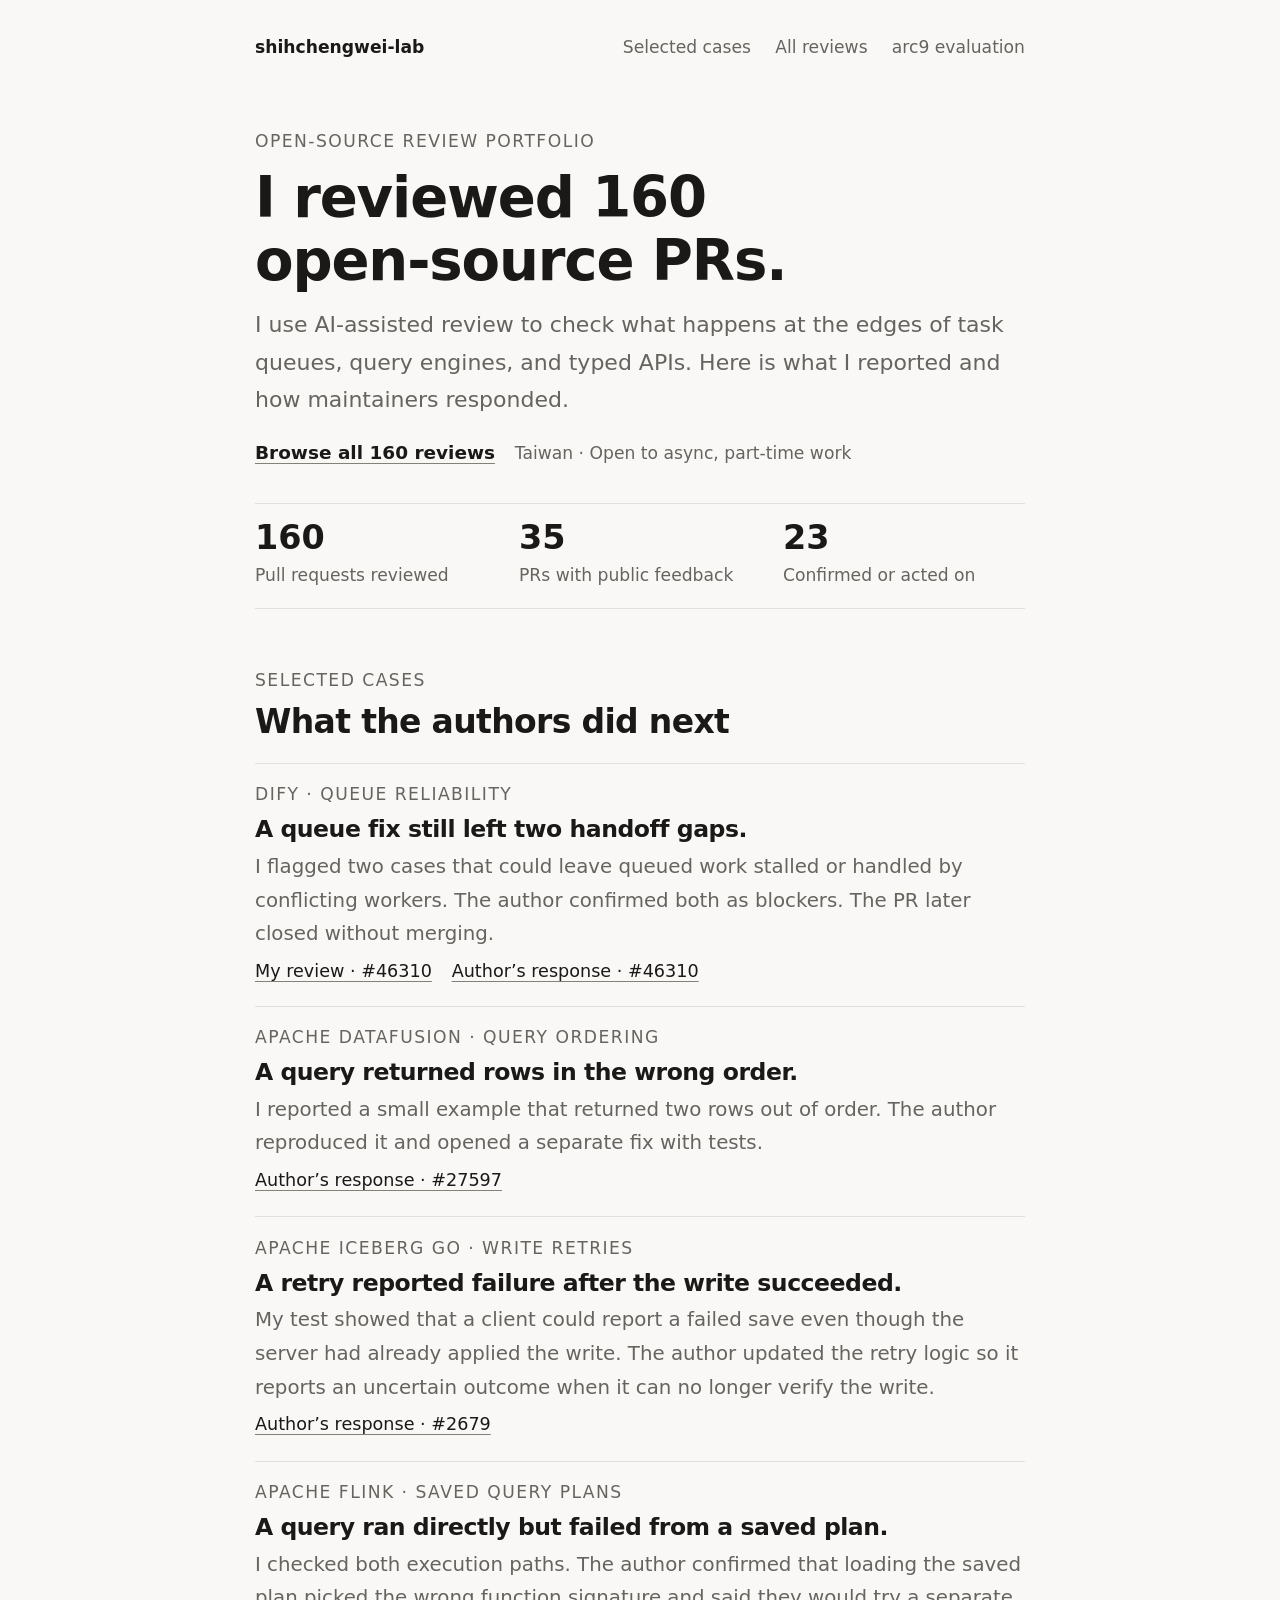
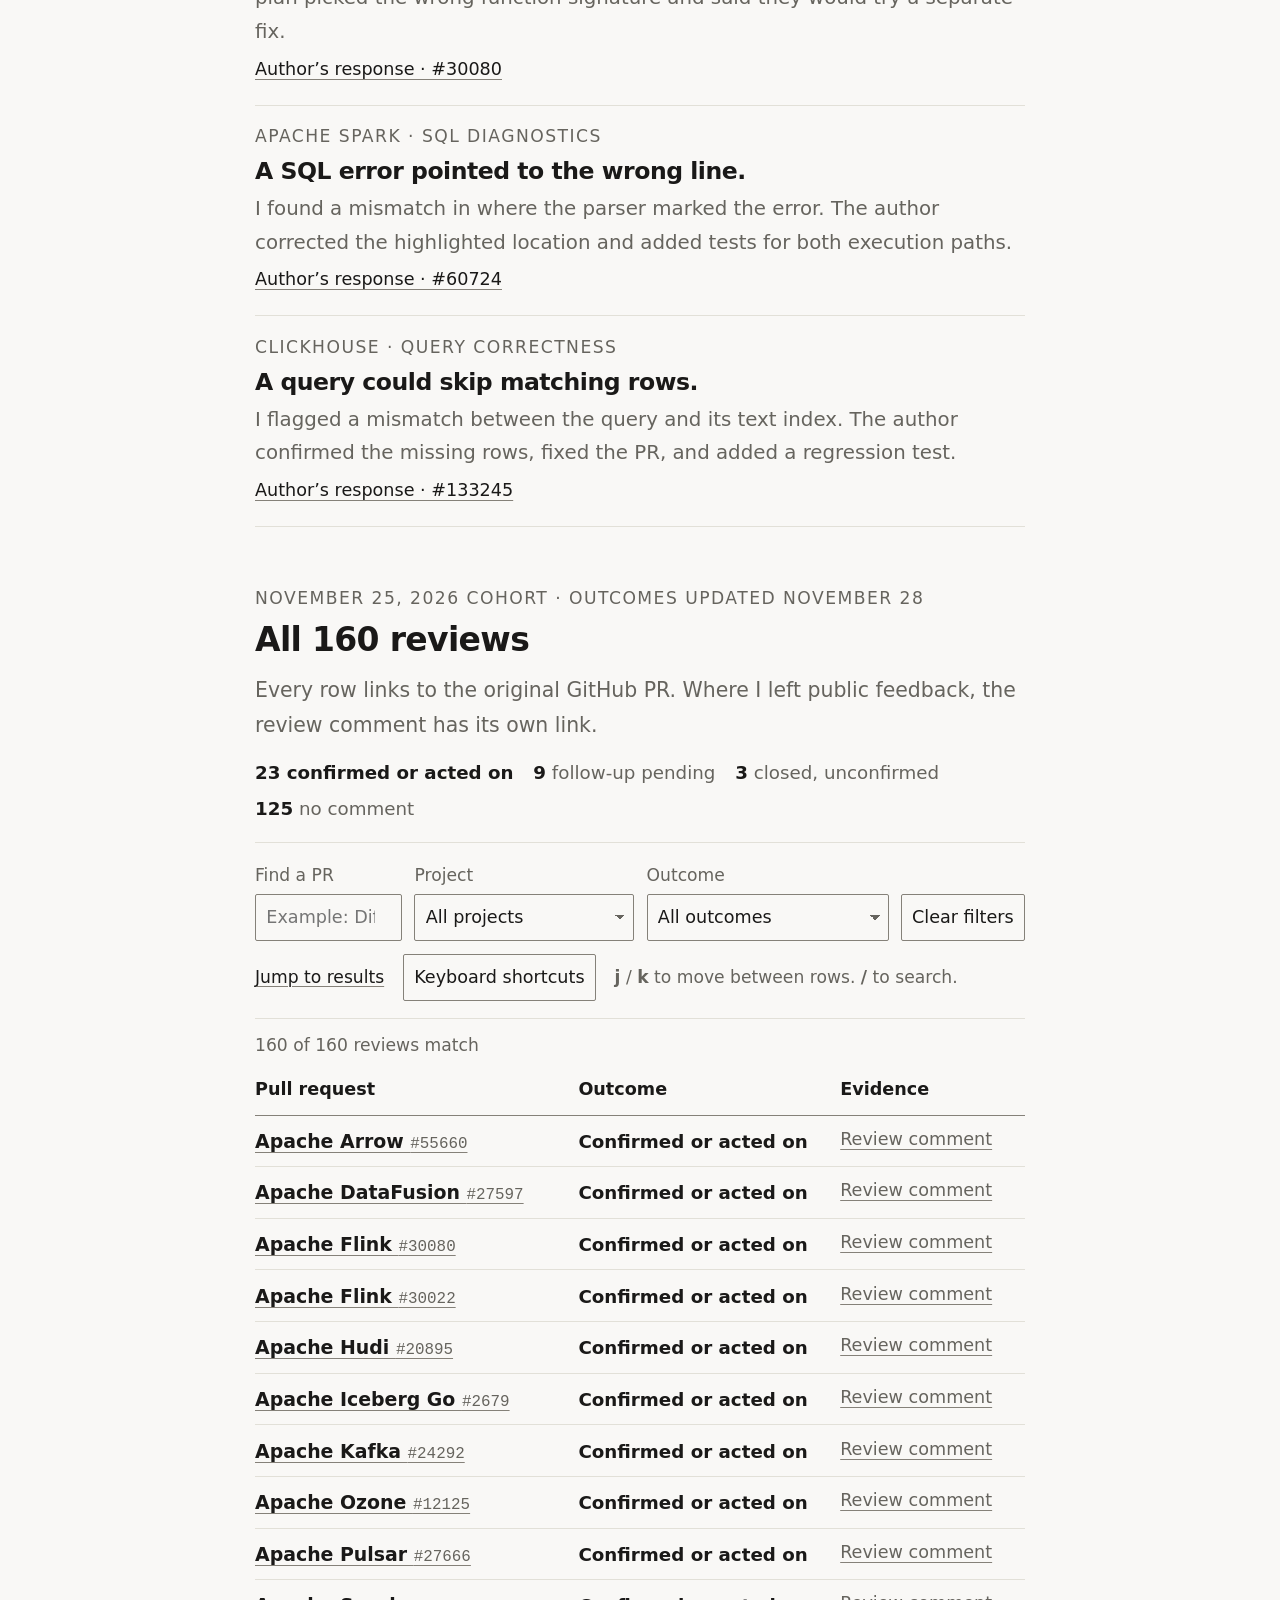
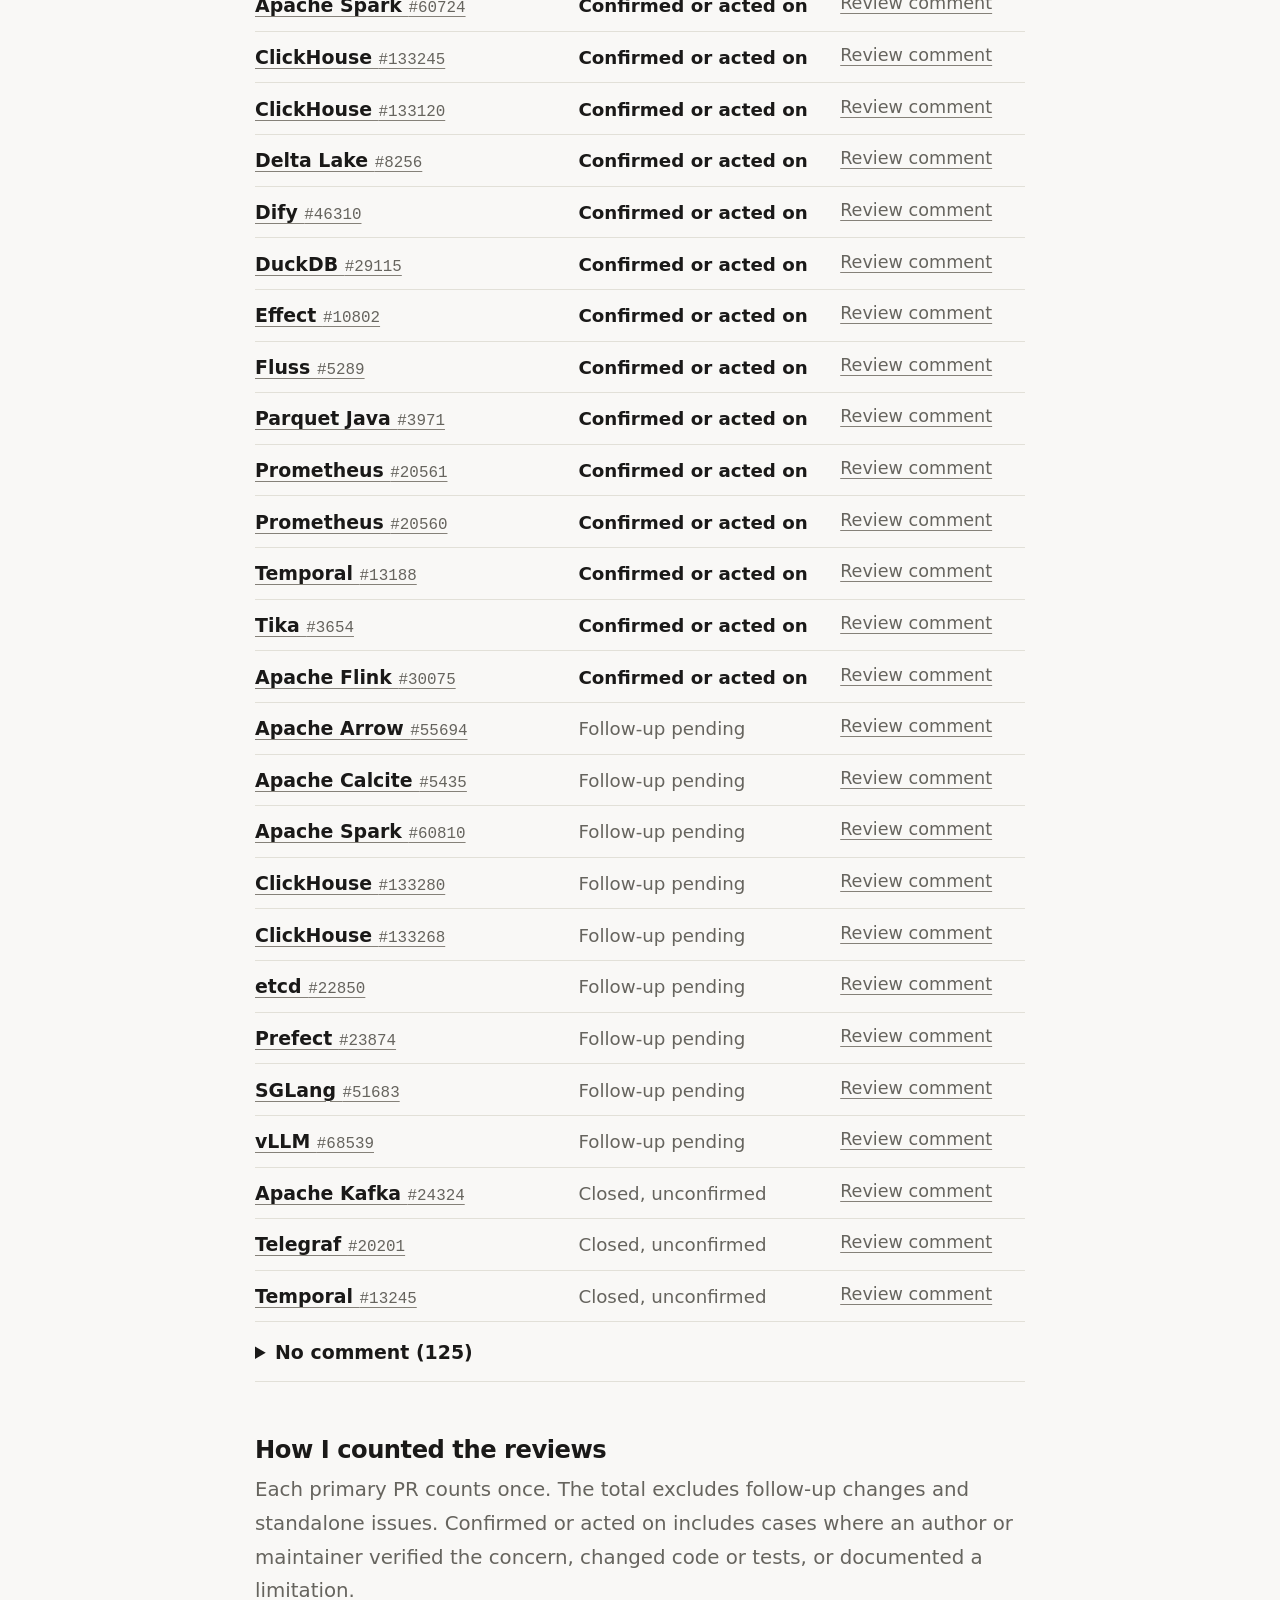
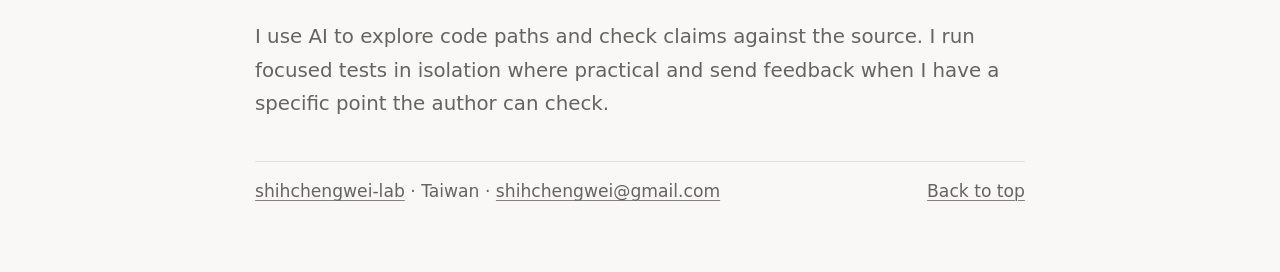
==== commit a64ef83f: "Update outcomes for two portfolio reviews" ====
--- a/index.html
+++ b/index.html
@@ -26,7 +26,7 @@
     <div class="stats" aria-label="Review outcome summary">
       <div><strong>160</strong><p>Pull requests reviewed</p></div>
       <div><strong>35</strong><p>PRs with public feedback</p></div>
-      <div><strong>22</strong><p>Confirmed or acted on</p></div>
+      <div><strong>23</strong><p>Confirmed or acted on</p></div>
     </div>
   </div>
 </header>
@@ -77,13 +77,13 @@
     </div>
   </section>
   <section class="section" id="reviews" aria-labelledby="review-title" tabindex="-1">
-    <p class="eyebrow">November 25, 2026 snapshot</p>
+    <p class="eyebrow">November 25, 2026 cohort · Outcomes updated November 28</p>
     <h2 id="review-title">All 160 reviews</h2>
     <p class="section-intro">Every row links to the original GitHub PR. Where I left public feedback, the review comment has its own link.</p>
     <div class="legend" aria-label="Outcome counts">
-      <span class="status confirmed"><b>22</b> confirmed or acted on</span>
-      <span class="status pending"><b>11</b> follow-up pending</span>
-      <span class="status closed"><b>2</b> closed, unconfirmed</span>
+      <span class="status confirmed"><b>23</b> confirmed or acted on</span>
+      <span class="status pending"><b>9</b> follow-up pending</span>
+      <span class="status closed"><b>3</b> closed, unconfirmed</span>
       <span class="status quiet"><b>125</b> no comment</span>
     </div>
     <div class="directory">
@@ -212,6 +212,11 @@
   <td><span class="status confirmed">Confirmed or acted on</span></td>
   <td><a href="https://github.com/apache/tika/pull/3654#issuecomment-7105708451" aria-label="Review comment on Tika #3654">Review comment</a></td>
 </tr>
+<tr data-project="apache/flink" data-status="confirmed">
+  <td><a class="pr" href="https://github.com/apache/flink/pull/30075">Apache Flink <span>#30075</span></a></td>
+  <td><span class="status confirmed">Confirmed or acted on</span></td>
+  <td><a href="https://github.com/apache/flink/pull/30075#issuecomment-7132120995" aria-label="Review comment on Apache Flink #30075">Review comment</a></td>
+</tr>
 <tr data-project="apache/arrow" data-status="pending">
   <td><a class="pr" href="https://github.com/apache/arrow/pull/55694">Apache Arrow <span>#55694</span></a></td>
   <td><span class="status pending">Follow-up pending</span></td>
@@ -222,11 +227,6 @@
   <td><span class="status pending">Follow-up pending</span></td>
   <td><a href="https://github.com/apache/calcite/pull/5435#issuecomment-7105022268" aria-label="Review comment on Apache Calcite #5435">Review comment</a></td>
 </tr>
-<tr data-project="apache/flink" data-status="pending">
-  <td><a class="pr" href="https://github.com/apache/flink/pull/30075">Apache Flink <span>#30075</span></a></td>
-  <td><span class="status pending">Follow-up pending</span></td>
-  <td><a href="https://github.com/apache/flink/pull/30075#issuecomment-7132120995" aria-label="Review comment on Apache Flink #30075">Review comment</a></td>
-</tr>
 <tr data-project="apache/spark" data-status="pending">
   <td><a class="pr" href="https://github.com/apache/spark/pull/60810">Apache Spark <span>#60810</span></a></td>
   <td><span class="status pending">Follow-up pending</span></td>
@@ -257,11 +257,6 @@
   <td><span class="status pending">Follow-up pending</span></td>
   <td><a href="https://github.com/sgl-project/sglang/pull/51683#issuecomment-7056527407" aria-label="Review comment on SGLang #51683">Review comment</a></td>
 </tr>
-<tr data-project="temporalio/temporal" data-status="pending">
-  <td><a class="pr" href="https://github.com/temporalio/temporal/pull/13245">Temporal <span>#13245</span></a></td>
-  <td><span class="status pending">Follow-up pending</span></td>
-  <td><a href="https://github.com/temporalio/temporal/pull/13245#issuecomment-7130945988" aria-label="Review comment on Temporal #13245">Review comment</a></td>
-</tr>
 <tr data-project="vllm-project/vllm" data-status="pending">
   <td><a class="pr" href="https://github.com/vllm-project/vllm/pull/68539">vLLM <span>#68539</span></a></td>
   <td><span class="status pending">Follow-up pending</span></td>
@@ -276,6 +271,11 @@
   <td><a class="pr" href="https://github.com/influxdata/telegraf/pull/20201">Telegraf <span>#20201</span></a></td>
   <td><span class="status closed">Closed, unconfirmed</span></td>
   <td><a href="https://github.com/influxdata/telegraf/pull/20201#issuecomment-7057419634" aria-label="Review comment on Telegraf #20201">Review comment</a></td>
+</tr>
+<tr data-project="temporalio/temporal" data-status="closed">
+  <td><a class="pr" href="https://github.com/temporalio/temporal/pull/13245">Temporal <span>#13245</span></a></td>
+  <td><span class="status closed">Closed, unconfirmed</span></td>
+  <td><a href="https://github.com/temporalio/temporal/pull/13245#issuecomment-7130945988" aria-label="Review comment on Temporal #13245">Review comment</a></td>
 </tr>
         </tbody>
       </table>
--- a/site.css
+++ b/site.css
@@ -185,6 +185,8 @@
   .benchmark .results th:first-child { width: 46%; }
   .benchmark .results th:nth-child(2) { width: 26%; }
   .benchmark .results td:last-child { font-variant-numeric: tabular-nums; }
+  .benchmark .result-notes { margin-top: .75rem; color: var(--muted); font-size: .86rem; }
+  .benchmark .result-notes p + p { margin-top: .45rem; }
   .benchmark .sample-index { margin-top: .9rem; border-block: 1px solid var(--rule); }
   .benchmark .sample-index table th:first-child { width: 3em; }
   .benchmark .sample-index table th:nth-child(2) { width: auto; }
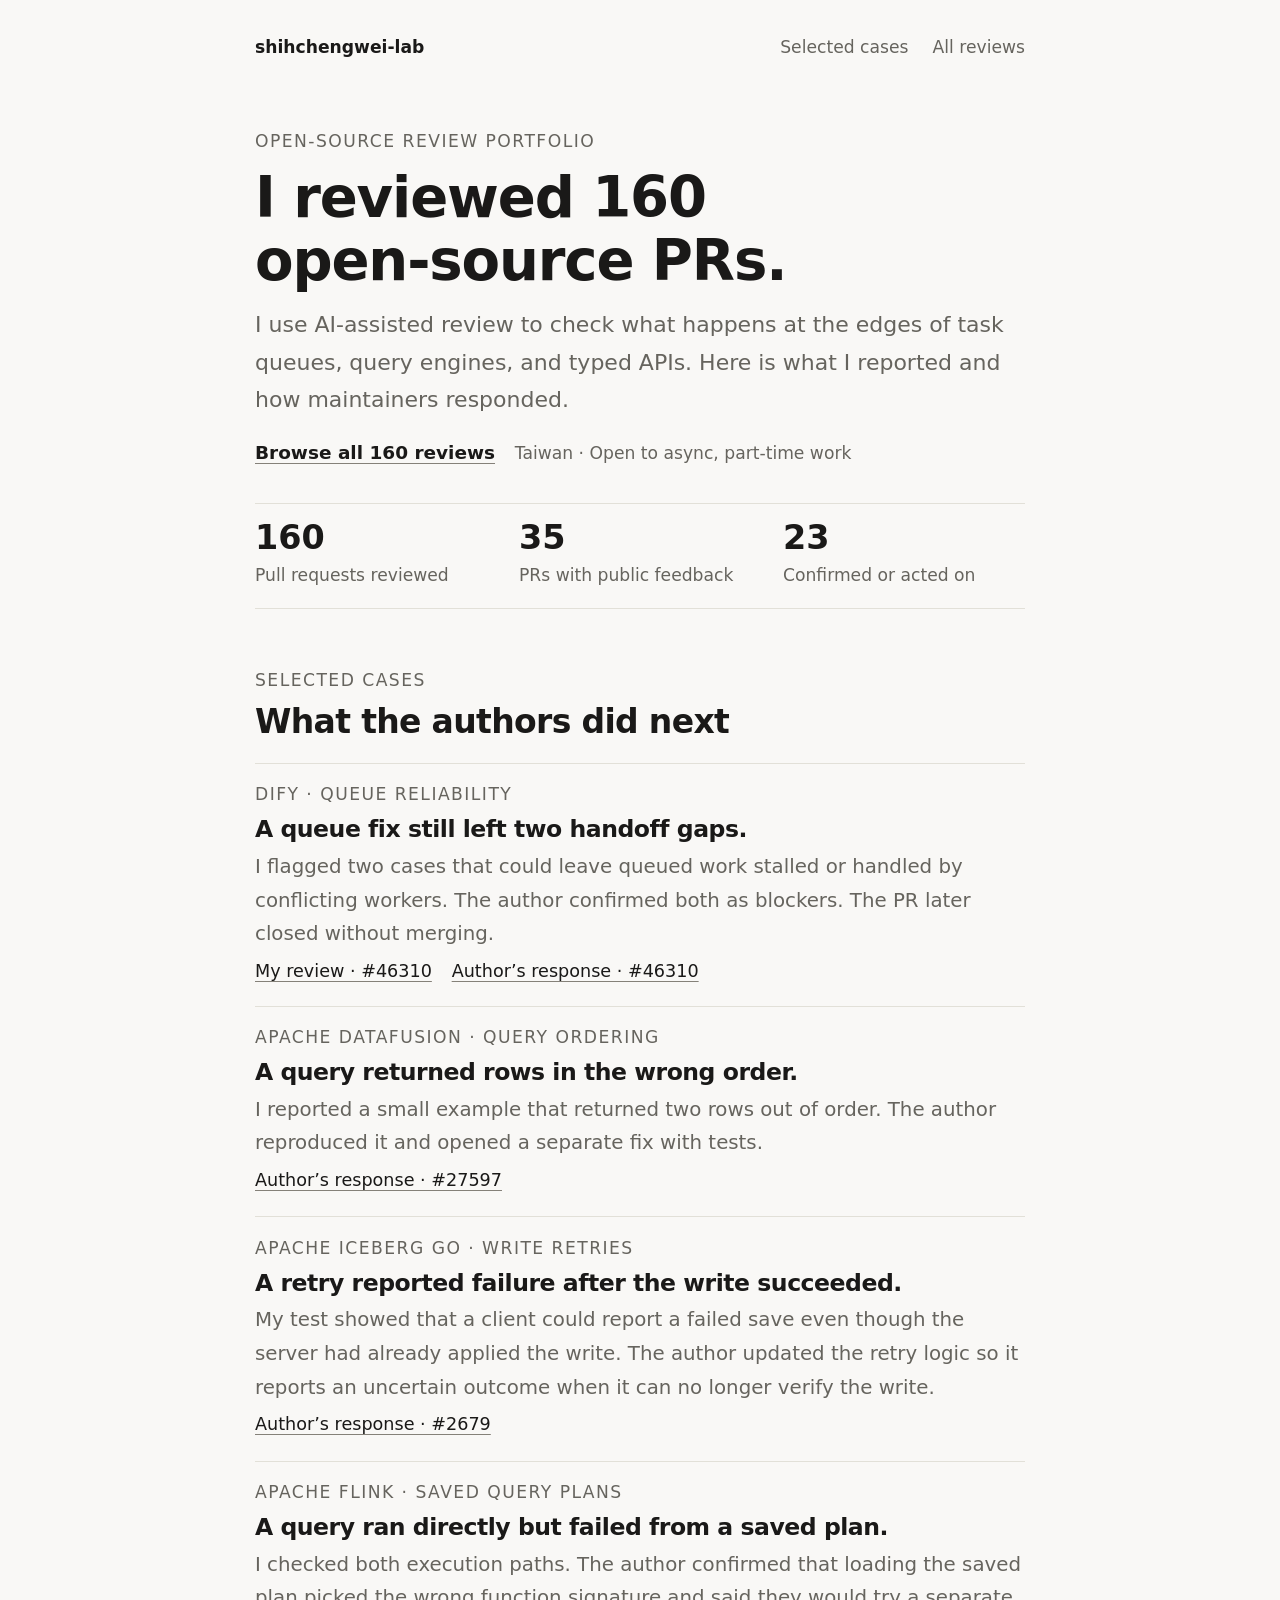
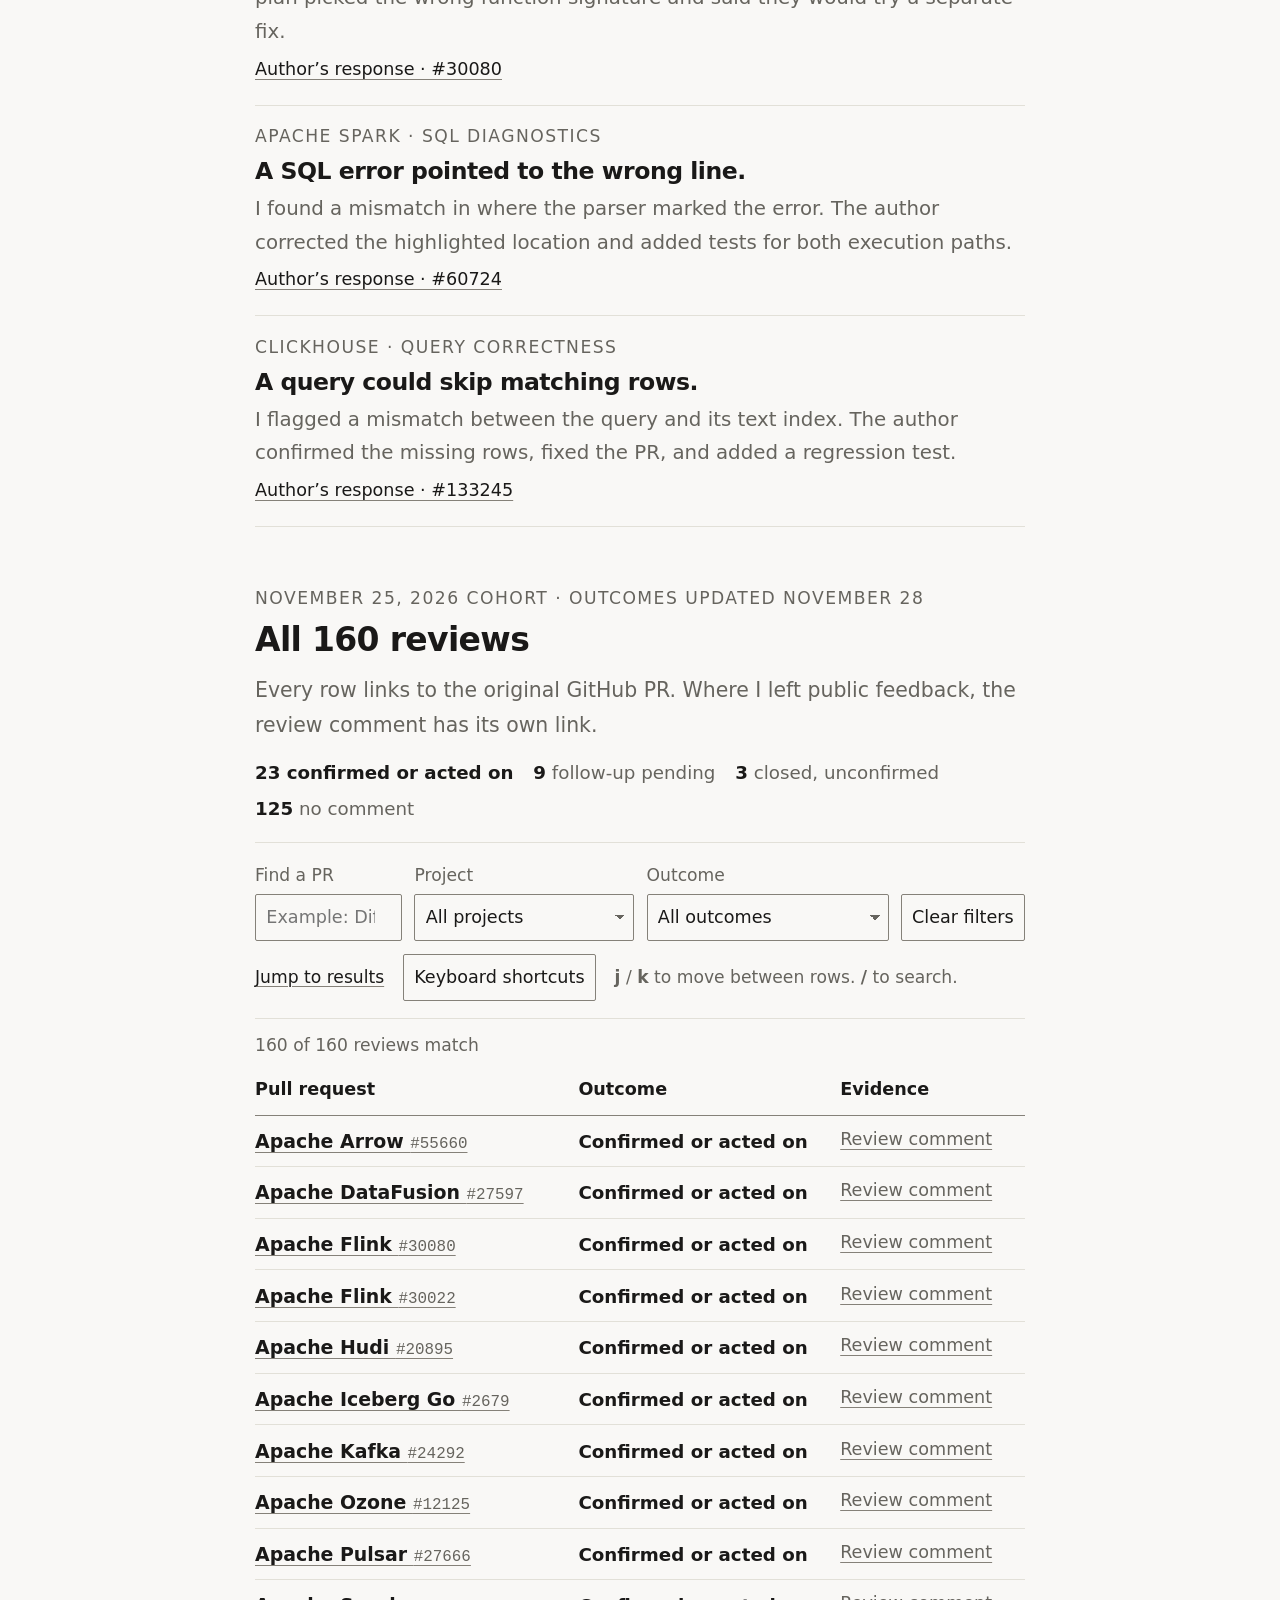
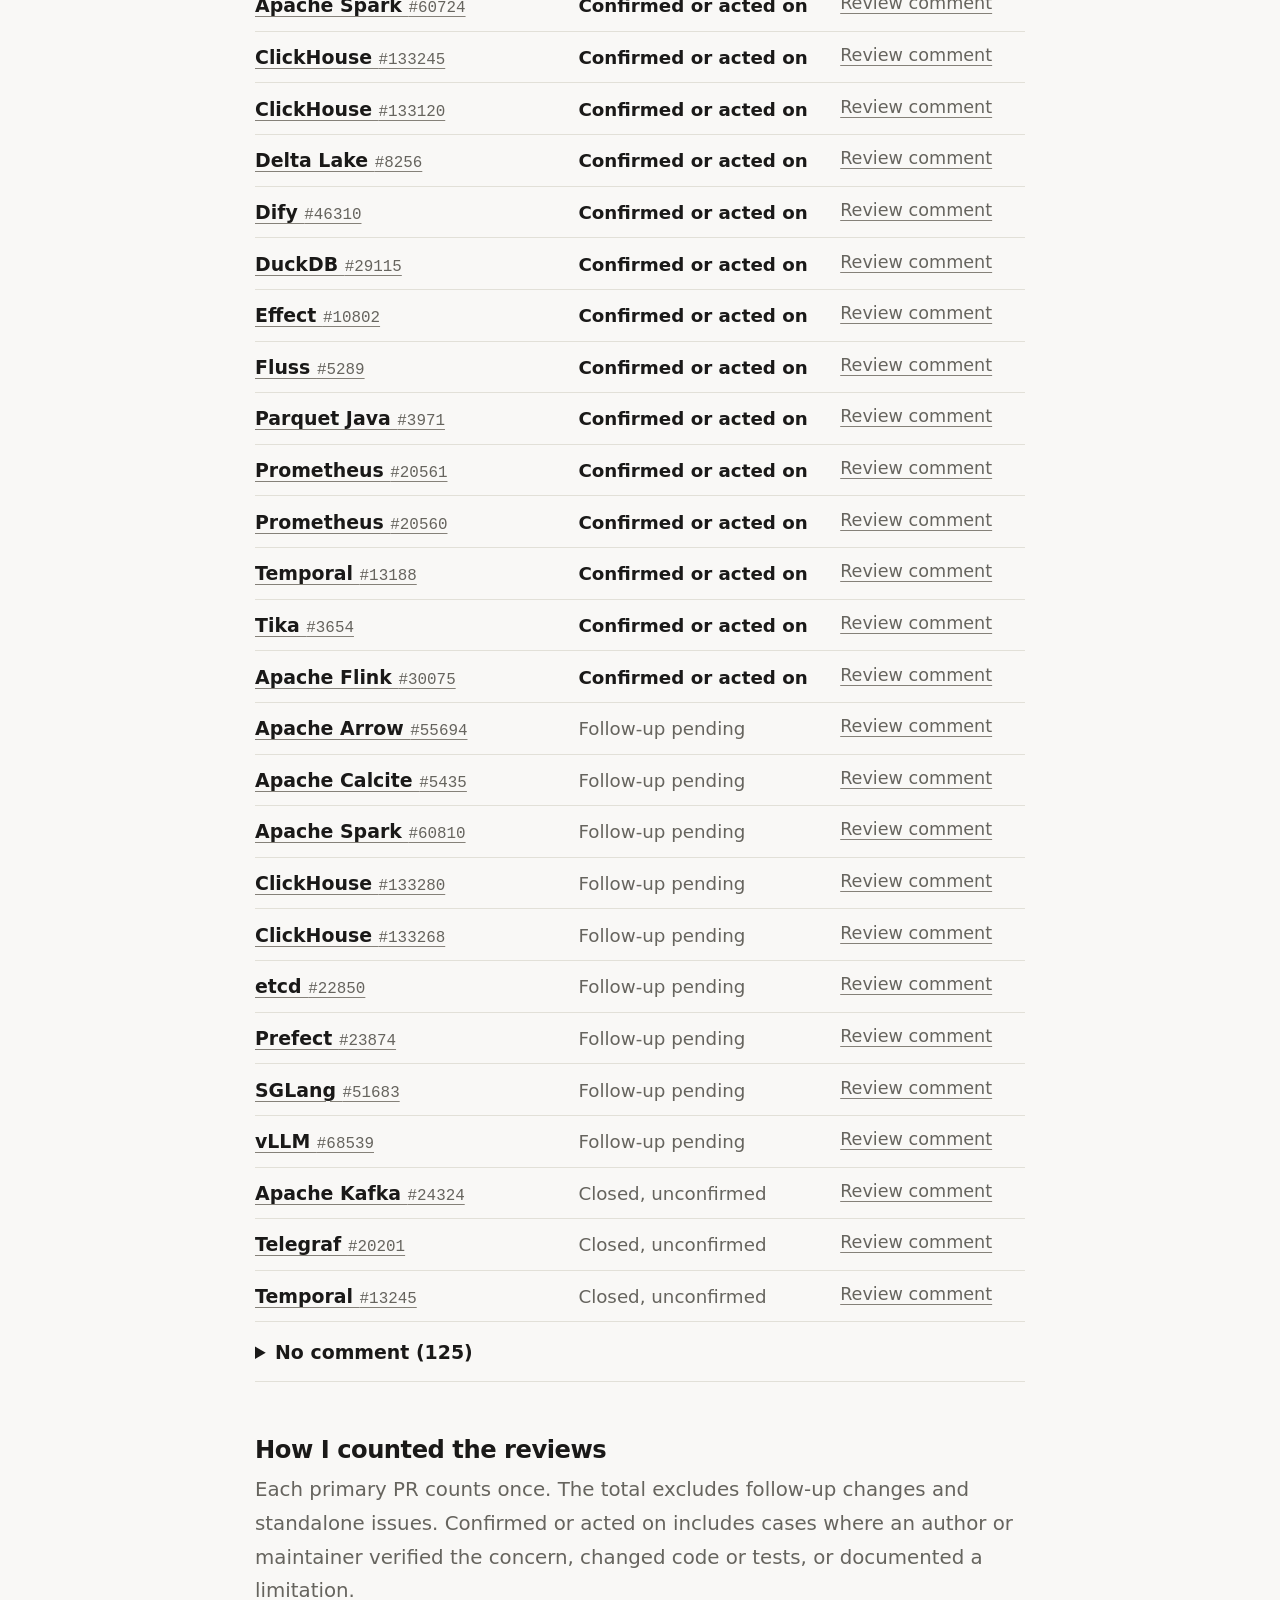
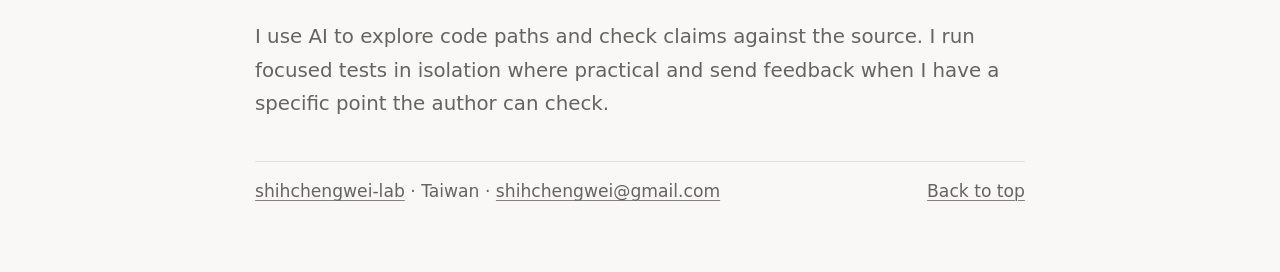
==== commit e8195302: "Remove the arc9 evaluation page" ====
--- a/index.html
+++ b/index.html
@@ -17,7 +17,7 @@
   <div class="wrap">
     <div class="topbar">
       <a class="handle" href="https://github.com/shihchengwei-lab">shihchengwei-lab</a>
-      <nav aria-label="Page navigation"><a href="#cases">Selected cases</a><a href="#reviews">All reviews</a><a href="./arc9-benchmark/">arc9 evaluation</a></nav>
+      <nav aria-label="Page navigation"><a href="#cases">Selected cases</a><a href="#reviews">All reviews</a></nav>
     </div>
     <p class="eyebrow">Open-source review portfolio</p>
     <h1>I reviewed 160 <span>open-source PRs.</span></h1>
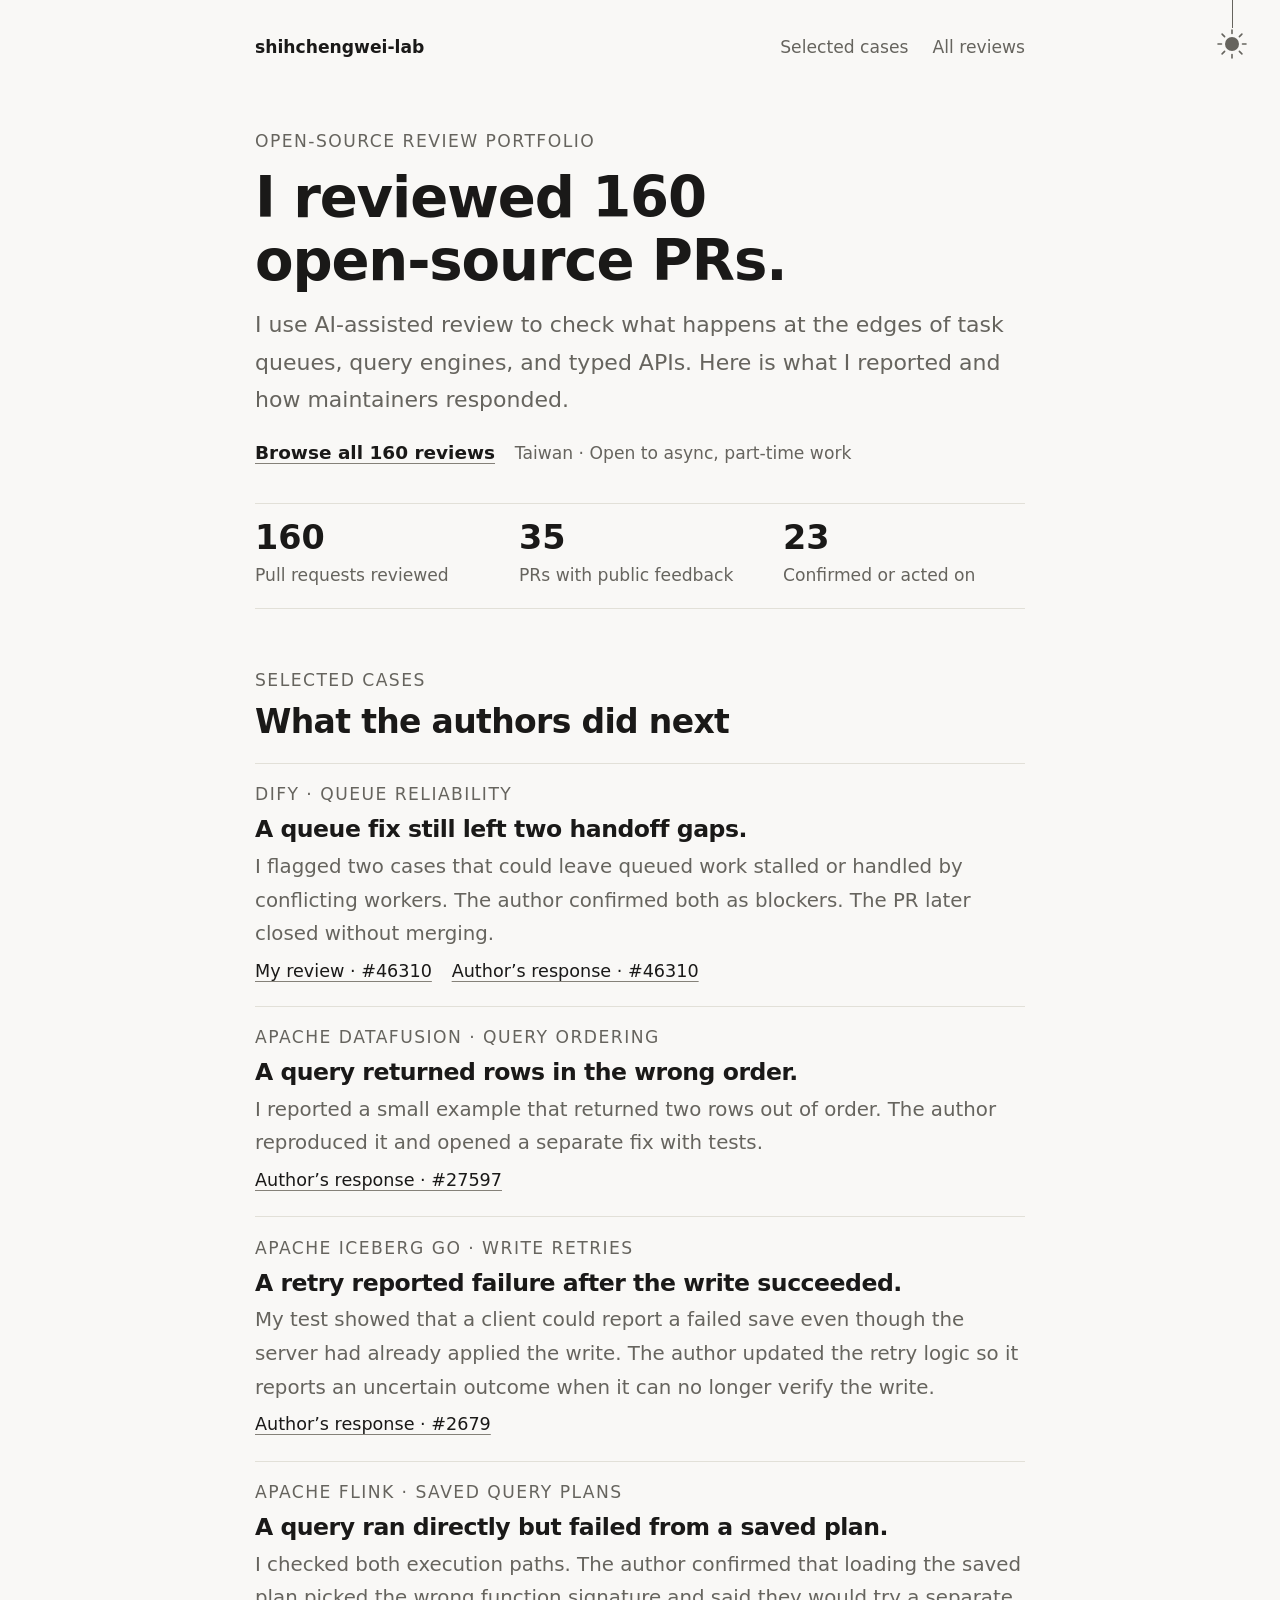
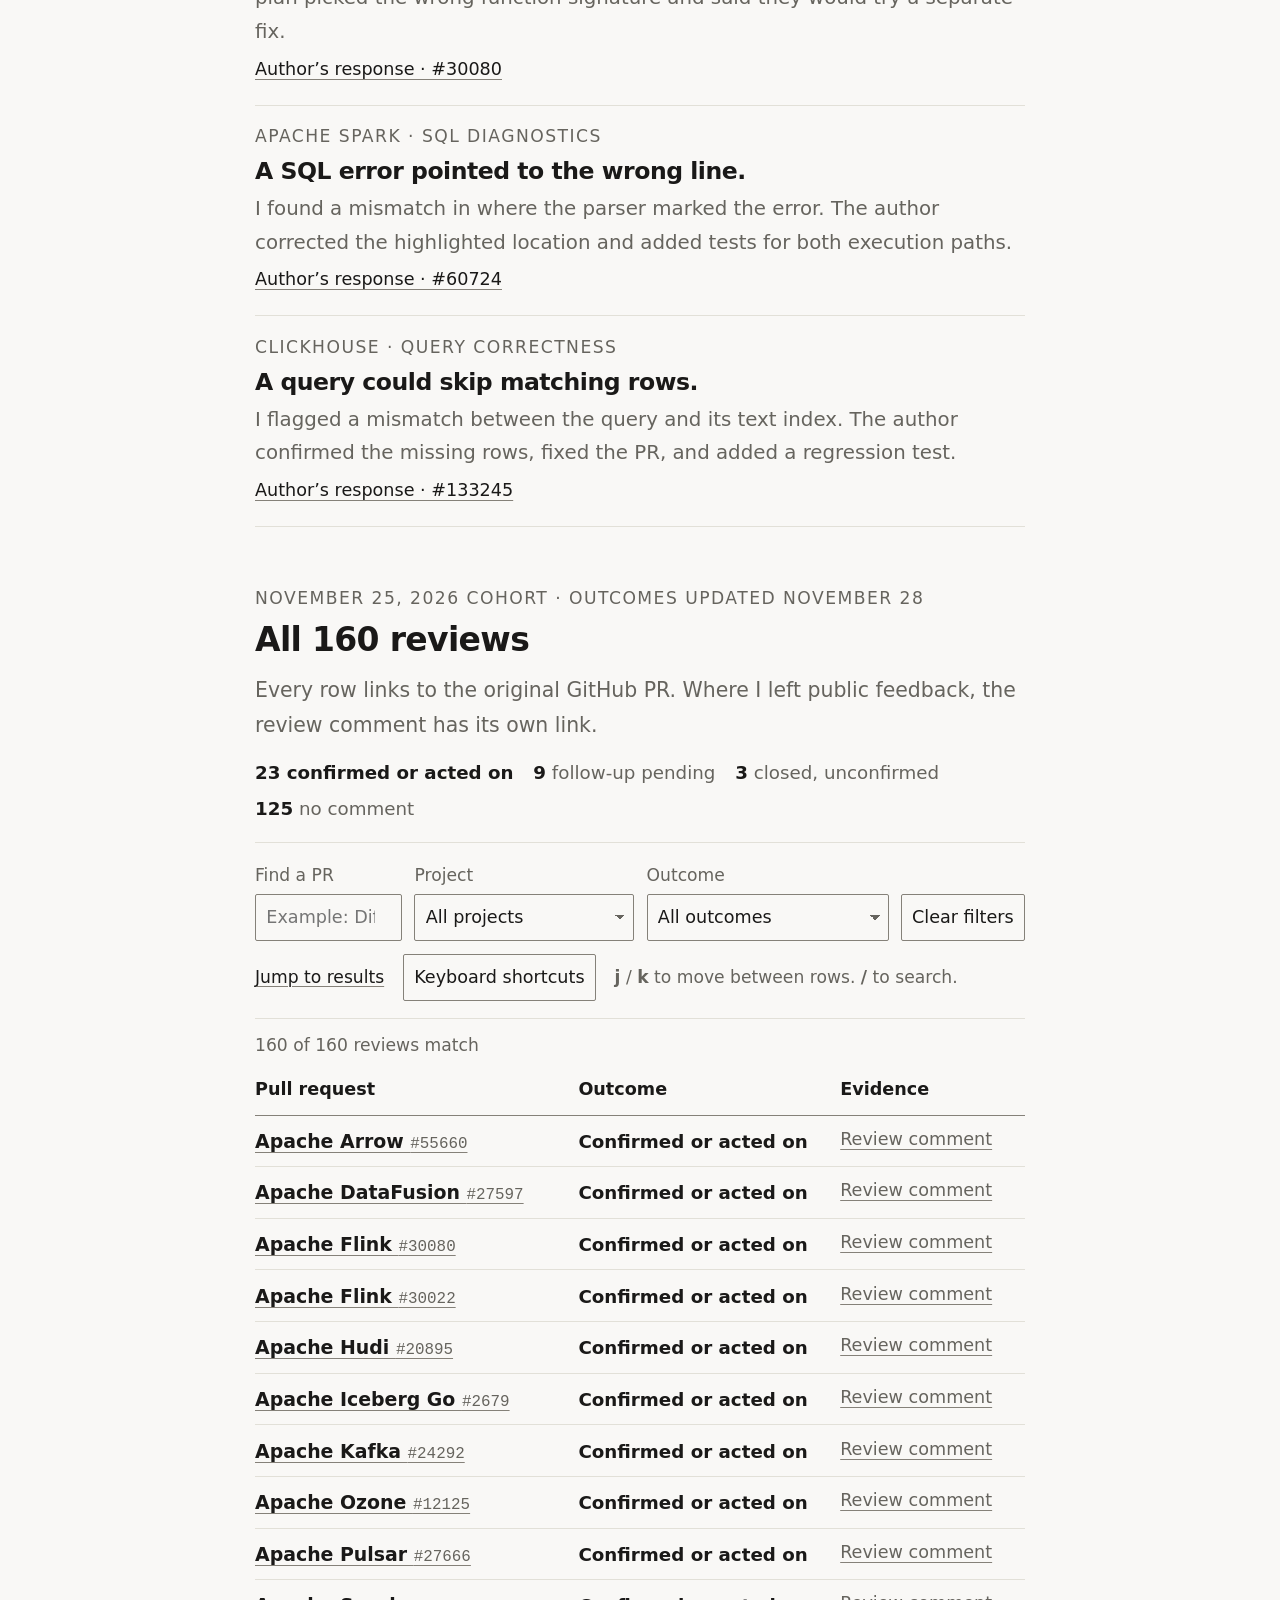
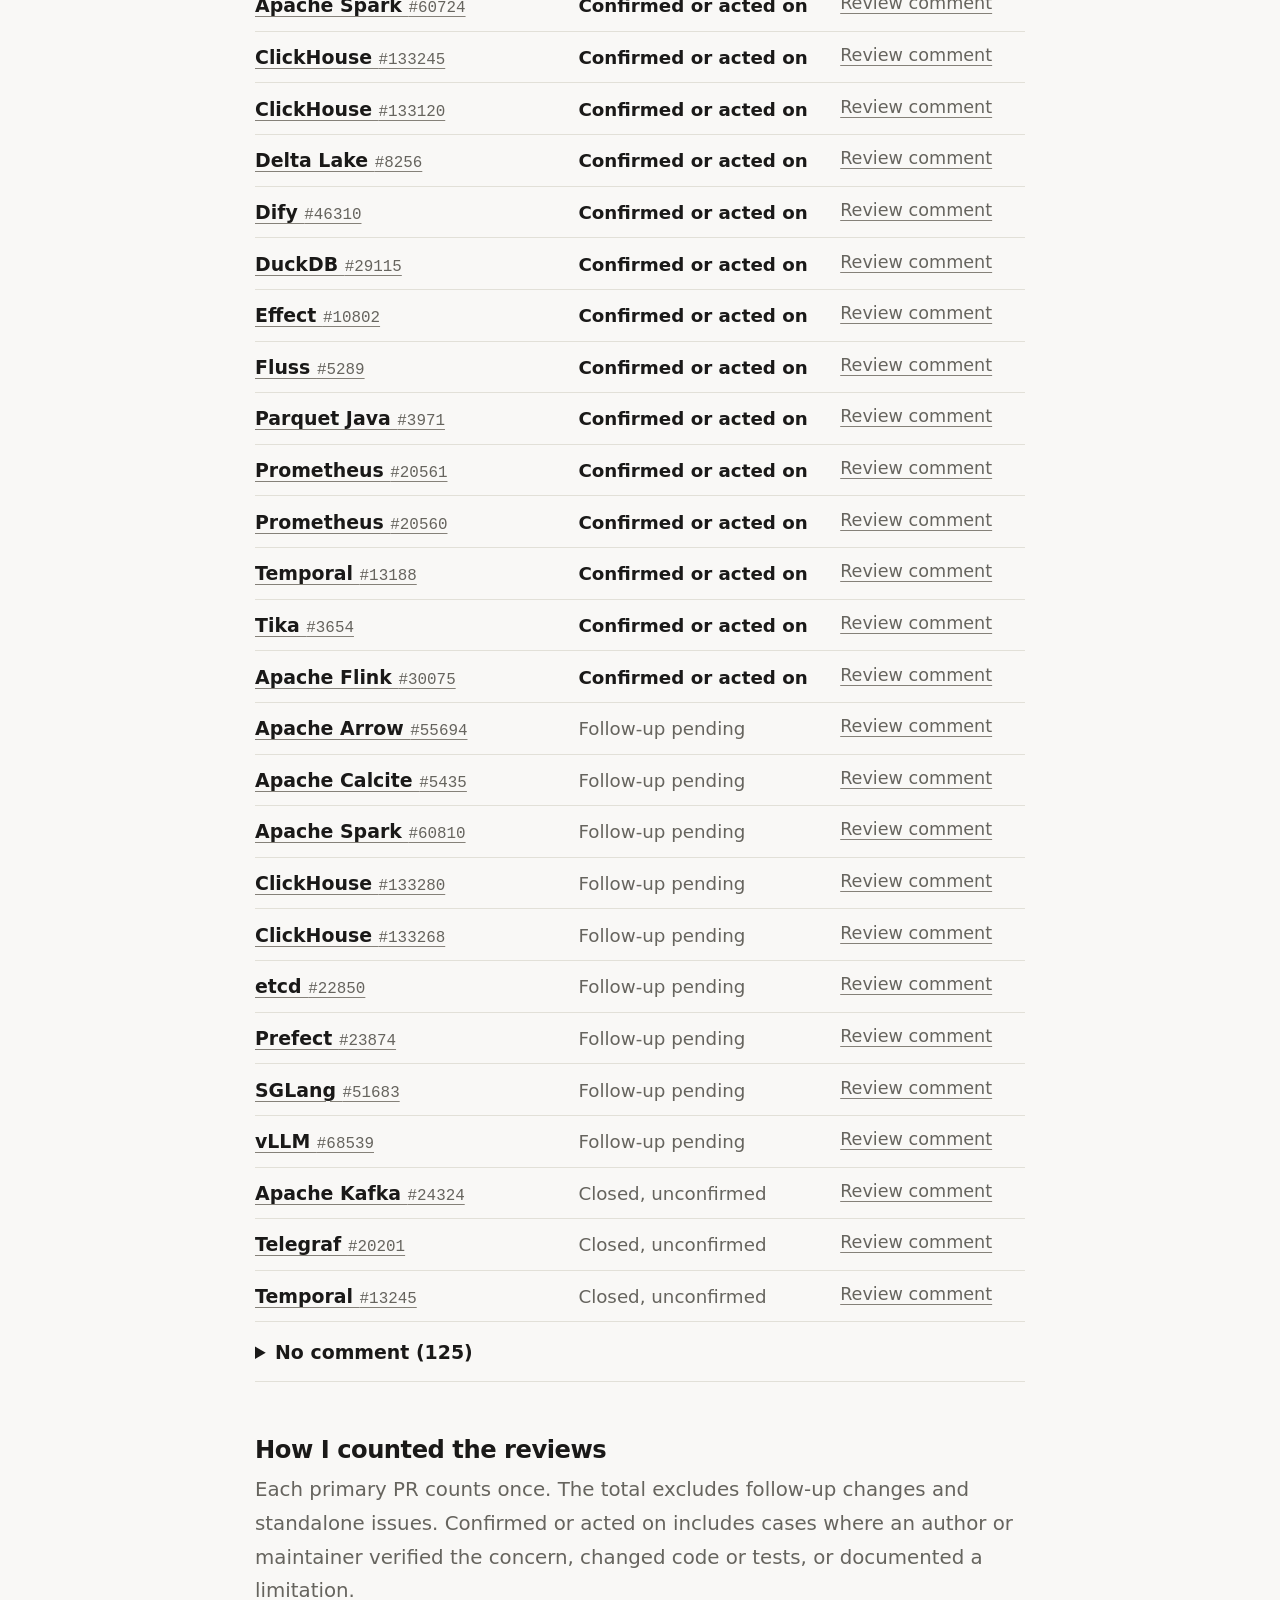
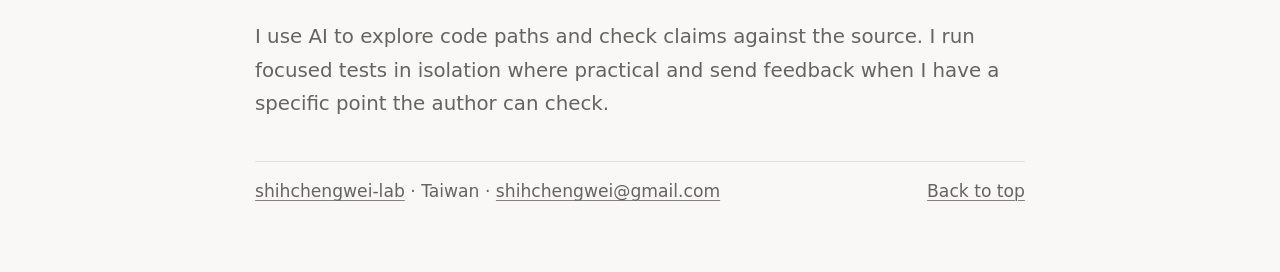
==== commit 8de8afd1: "Add the library's sun and moon pull cord to the portfolio" ====
--- a/index.html
+++ b/index.html
@@ -5,15 +5,41 @@
 <meta name="viewport" content="width=device-width, initial-scale=1">
 <link rel="icon" href="./favicon.ico?v=1" sizes="16x16 32x32 48x48">
 <meta name="robots" content="noindex, follow">
-<meta name="theme-color" content="#f9f8f6" media="(prefers-color-scheme: light)">
-<meta name="theme-color" content="#161616" media="(prefers-color-scheme: dark)">
+<meta name="theme-color" data-scheme="light" content="#f9f8f6" media="(prefers-color-scheme: light)">
+<meta name="theme-color" data-scheme="dark" content="#161616" media="(prefers-color-scheme: dark)">
 <meta name="description" content="160 open-source pull request reviews by shihchengwei-lab, with six selected cases and links to the original evidence.">
 <title>160 Open-Source PR Reviews | shihchengwei-lab</title>
+<script>
+  const systemTheme = matchMedia("(prefers-color-scheme: dark)");
+  const themeKey = "portfolio-theme";
+  function applyTheme(choice) {
+    const root = document.documentElement;
+    if (choice === "dark" || choice === "light") root.dataset.theme = choice;
+    else delete root.dataset.theme;
+    const dark = root.dataset.theme ? root.dataset.theme === "dark" : systemTheme.matches;
+    document.querySelectorAll('meta[name="theme-color"]').forEach(meta => {
+      meta.media = meta.dataset.scheme === (dark ? "dark" : "light") ? "all" : "not all";
+    });
+    document.getElementById("theme-cord")?.setAttribute("aria-pressed", String(dark));
+  }
+  function loadTheme() {
+    try { applyTheme(localStorage.getItem(themeKey)); }
+    catch { applyTheme(document.documentElement.dataset.theme); }
+  }
+  loadTheme();
+</script>
 <link rel="stylesheet" href="./site.css">
 </head>
 <body>
 <a class="skip" href="#main">Skip to content</a>
 <header id="top" tabindex="-1">
+  <button id="theme-cord" type="button" aria-label="Dark mode" title="Toggle dark mode" hidden>
+    <svg viewBox="0 0 32 32" width="32" height="32" aria-hidden="true">
+      <defs><mask id="eclipse"><rect width="32" height="32" fill="white"/><circle class="shadow" cx="30" cy="16" r="6.5"/></mask></defs>
+      <path class="rays" d="M16 2v3.5 M16 26.5V30 M2 16h3.5 M26.5 16H30 M6.1 6.1l2.5 2.5 M23.4 23.4l2.5 2.5 M6.1 25.9l2.5-2.5 M23.4 8.6l2.5-2.5" stroke="currentColor" stroke-width="1.6" stroke-linecap="round"/>
+      <circle cx="16" cy="16" r="7" fill="currentColor" mask="url(#eclipse)"/>
+    </svg>
+  </button>
   <div class="wrap">
     <div class="topbar">
       <a class="handle" href="https://github.com/shihchengwei-lab">shihchengwei-lab</a>
@@ -930,6 +956,26 @@
   </div>
 </footer>
 <script>
+  const cord = document.getElementById("theme-cord");
+  applyTheme(document.documentElement.dataset.theme);
+  cord.hidden = false;
+  cord.addEventListener("click", () => {
+    const next = cord.getAttribute("aria-pressed") === "true" ? "light" : "dark";
+    applyTheme(next);
+    try { localStorage.setItem(themeKey, next); } catch { /* This tab still keeps the choice. */ }
+    if (!matchMedia("(prefers-reduced-motion: reduce)").matches) {
+      cord.getAnimations().forEach(animation => animation.cancel());
+      cord.animate([{ transform: "translateY(0)" }, { transform: "translateY(9px)", offset: .3 },
+        { transform: "translateY(-2px)", offset: .7 }, { transform: "translateY(0)" }], 320);
+    }
+  });
+  systemTheme.addEventListener("change", () => applyTheme(document.documentElement.dataset.theme));
+  window.addEventListener("storage", event => {
+    if (event.key === themeKey || event.key === null) loadTheme();
+  });
+  window.addEventListener("pageshow", event => { if (event.persisted) loadTheme(); });
+</script>
+<script>
   const form = document.querySelector("#filters");
   const query = document.querySelector("#query");
   const project = document.querySelector("#project");
@@ -953,6 +999,8 @@
   const projectOptions = [...projectNames].sort(([, a], [, b]) => a.localeCompare(b, "en"));
   project.append(...projectOptions.map(([repository, name]) => new Option(name, repository)));
 
+  let quietOpenBeforeFiltering = null;
+
   function updateResults() {
     const terms = query.value.toLowerCase().trim().split(/\s+/).filter(Boolean);
     let commentedMatches = 0;
@@ -971,7 +1019,13 @@
     commented.hidden = commentedMatches === 0;
     quiet.hidden = quietMatches === 0;
     quietCount.textContent = quietMatches;
-    if (quietMatches && (terms.length || project.value || outcome.value)) quiet.open = true;
+    if (terms.length || project.value || outcome.value) {
+      quietOpenBeforeFiltering ??= quiet.open;
+      if (quietMatches) quiet.open = true;
+    } else if (quietOpenBeforeFiltering !== null) {
+      quiet.open = quietOpenBeforeFiltering;
+      quietOpenBeforeFiltering = null;
+    }
     empty.hidden = totalMatches > 0;
   }
 
@@ -1025,7 +1079,7 @@
   updateResults();
 </script>
 <script>
-  console.info("You found the review notes. Expand either group for the findings and the browser checks.");
+  console.info("You found the review notes. Expand a group for the findings, browser checks, or launch story.");
 
   console.groupCollapsed("arc9 | Review of 911eaef");
   console.info("Verdict: The portfolio was ready to share. The index and featured cases pointed to their original PRs. Three interaction issues remained.");
@@ -1040,10 +1094,12 @@
   console.info("Layout: Both selects get enough space for their labels and stack when needed. The check measures the available text space against the longest label in each select, including near layout breakpoints.");
   console.info("Verified in Windows Chrome: Mouse and keyboard reset restored all 160 matches. The shortcut toggle, 12 viewport widths from 320 to 1440 CSS pixels, and all 240 project/outcome filter combinations passed.");
   console.groupEnd();
+  console.groupCollapsed("Launch notes | November 25, 2026 (003e59d)");
   console.info(
-    "Known concurrency bug: Static snapshot (%c20 confirmed%c) raced with upstream maintainers (%c22 confirmed%c before deploy).",
+    "Our first concurrency bug: the static snapshot (%c20 confirmed%c) raced with upstream maintainers (%c22 confirmed%c before deploy).",
     "font-weight: bold", "", "font-weight: bold", ""
   );
+  console.groupEnd();
 </script>
 </body>
 </html>
--- a/site.css
+++ b/site.css
@@ -1,27 +1,52 @@
   :root {
-    --paper: #f9f8f6;
-    --ink: #1a1918;
-    --muted: #66645e;
-    --rule: #e2e0d8;
-    --surface: #f0eee9;
-    --control: #858179;
+    --paper: light-dark(#f9f8f6, #161616);
+    --ink: light-dark(#1a1918, #dedede);
+    --muted: light-dark(#66645e, #a6a6a6);
+    --rule: light-dark(#e2e0d8, #363636);
+    --surface: light-dark(#f0eee9, #232323);
+    --control: light-dark(#858179, #858585);
     --measure: 35rem;
     --sans: Inter, "Segoe UI", system-ui, sans-serif;
     --mono: ui-monospace, "Cascadia Mono", Consolas, monospace;
-    color-scheme: light;
+    color-scheme: light dark;
     font: clamp(1.125rem, .96rem + .6vw, 1.375rem)/1.7 var(--sans);
   }
 
-  @media (prefers-color-scheme: dark) {
-    :root {
-      --paper: #161616;
-      --ink: #dedede;
-      --muted: #a6a6a6;
-      --rule: #363636;
-      --surface: #232323;
-      --control: #858585;
-      color-scheme: dark;
-    }
+  :root[data-theme="light"] { color-scheme: light; }
+  :root[data-theme="dark"] { color-scheme: dark; }
+
+  #theme-cord {
+    position: absolute;
+    top: 0;
+    right: clamp(8px, 2vw, 32px);
+    display: grid;
+    place-items: end center;
+    width: 44px;
+    height: 64px;
+    padding: 0 0 4px;
+    border: 0;
+    background: transparent;
+    color: var(--muted);
+    cursor: pointer;
+    touch-action: manipulation;
+  }
+  #theme-cord::before {
+    content: "";
+    position: absolute;
+    bottom: 36px;
+    left: 50%;
+    height: 48px;
+    border-left: 1px solid currentColor;
+  }
+  #theme-cord:is(:hover, :focus-visible) { color: var(--ink); }
+  #theme-cord[aria-pressed="true"] .shadow { transform: translate(-8.5px, -3px); }
+  #theme-cord[aria-pressed="true"] .rays { opacity: 0; }
+  @media (prefers-reduced-motion: no-preference) {
+    #theme-cord .shadow { transition: transform .24s ease; }
+    #theme-cord .rays { transition: opacity .24s ease; }
+  }
+  @media (max-width: 960px) {
+    header:has(#theme-cord:not([hidden])) .topbar { padding-right: 44px; }
   }
 
   *, *::before, *::after { box-sizing: border-box; }
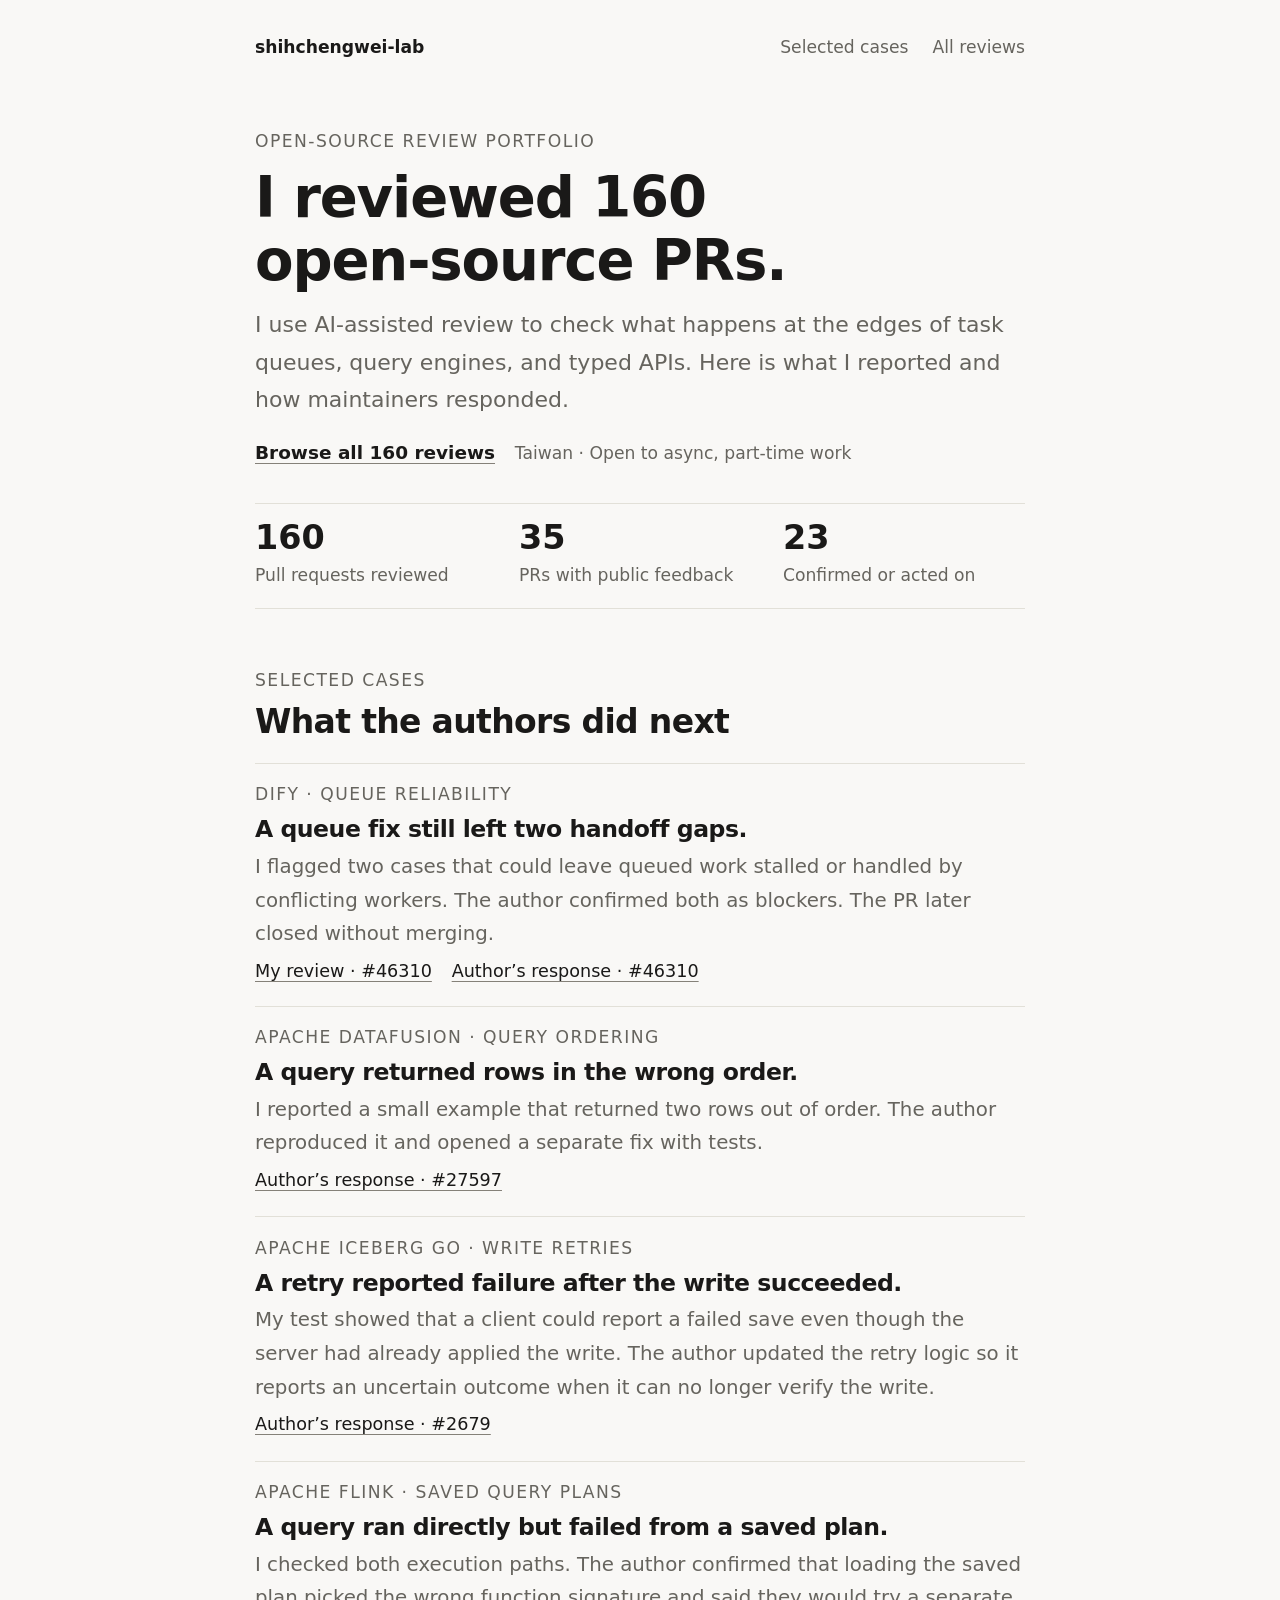
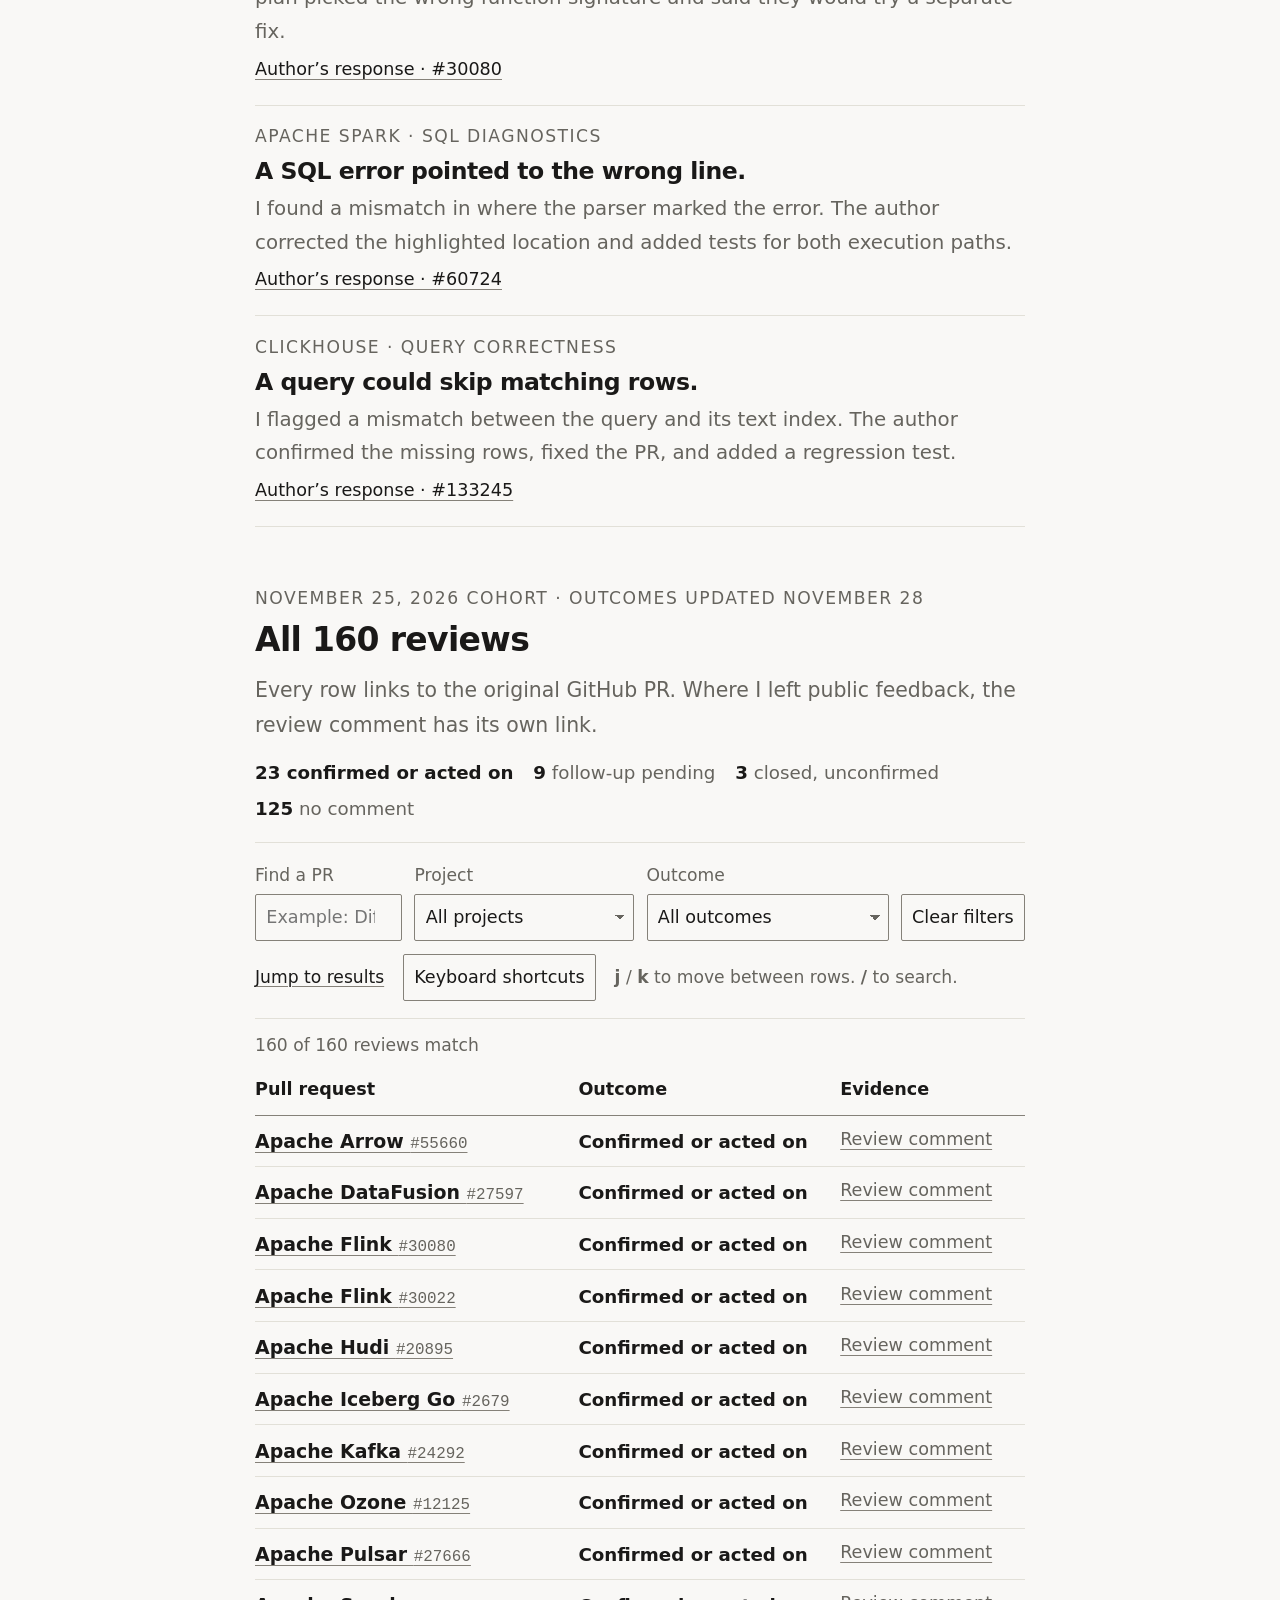
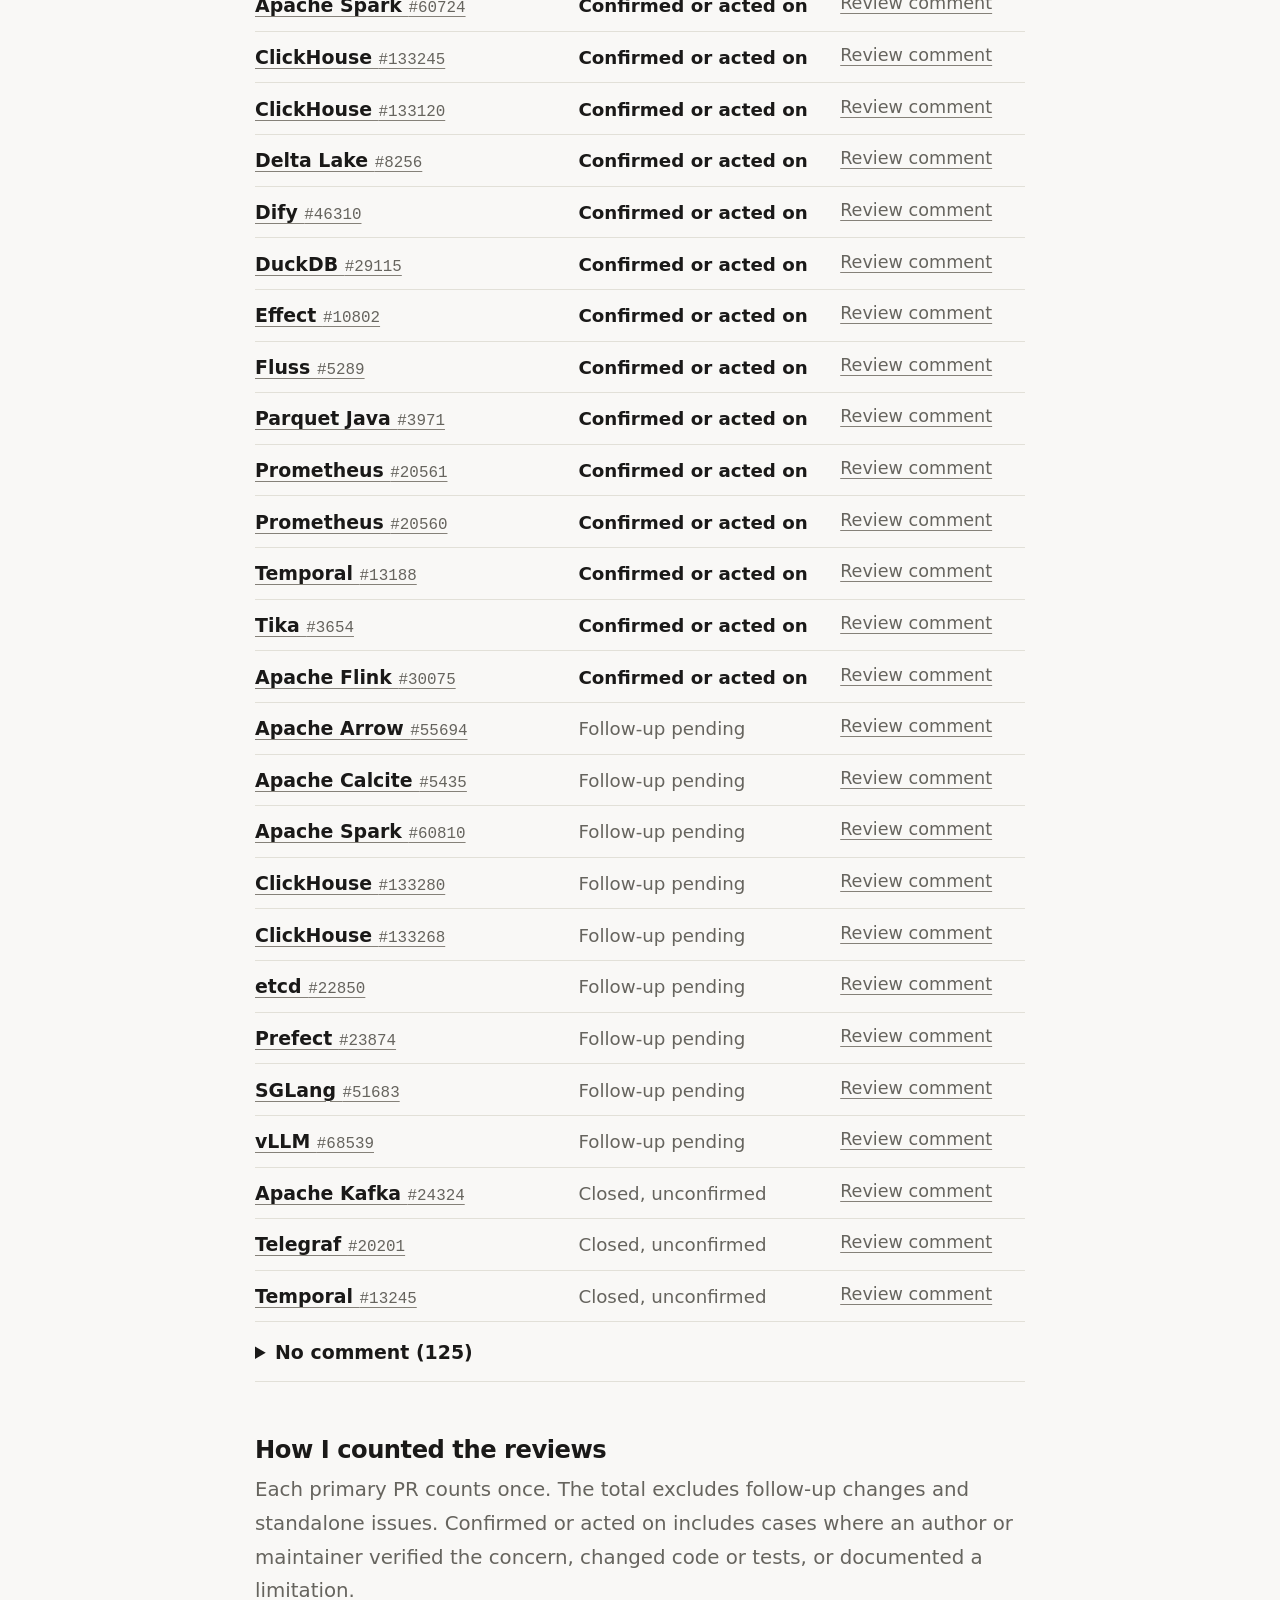
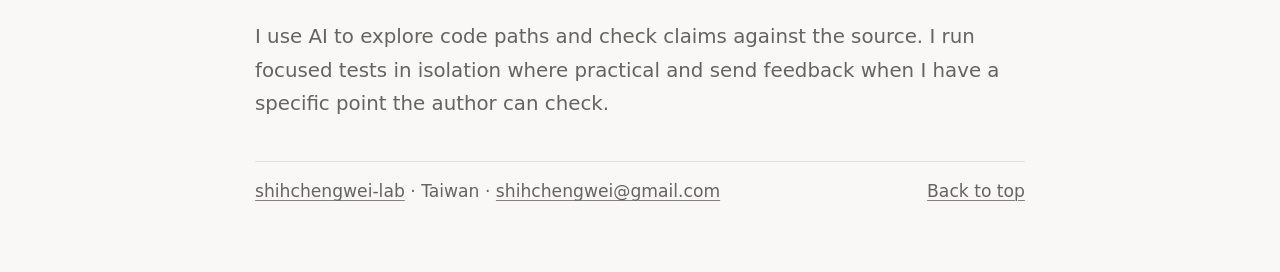
==== commit 158c34bc: "Revert the portfolio theme pull cord" ====
--- a/index.html
+++ b/index.html
@@ -5,41 +5,15 @@
 <meta name="viewport" content="width=device-width, initial-scale=1">
 <link rel="icon" href="./favicon.ico?v=1" sizes="16x16 32x32 48x48">
 <meta name="robots" content="noindex, follow">
-<meta name="theme-color" data-scheme="light" content="#f9f8f6" media="(prefers-color-scheme: light)">
-<meta name="theme-color" data-scheme="dark" content="#161616" media="(prefers-color-scheme: dark)">
+<meta name="theme-color" content="#f9f8f6" media="(prefers-color-scheme: light)">
+<meta name="theme-color" content="#161616" media="(prefers-color-scheme: dark)">
 <meta name="description" content="160 open-source pull request reviews by shihchengwei-lab, with six selected cases and links to the original evidence.">
 <title>160 Open-Source PR Reviews | shihchengwei-lab</title>
-<script>
-  const systemTheme = matchMedia("(prefers-color-scheme: dark)");
-  const themeKey = "portfolio-theme";
-  function applyTheme(choice) {
-    const root = document.documentElement;
-    if (choice === "dark" || choice === "light") root.dataset.theme = choice;
-    else delete root.dataset.theme;
-    const dark = root.dataset.theme ? root.dataset.theme === "dark" : systemTheme.matches;
-    document.querySelectorAll('meta[name="theme-color"]').forEach(meta => {
-      meta.media = meta.dataset.scheme === (dark ? "dark" : "light") ? "all" : "not all";
-    });
-    document.getElementById("theme-cord")?.setAttribute("aria-pressed", String(dark));
-  }
-  function loadTheme() {
-    try { applyTheme(localStorage.getItem(themeKey)); }
-    catch { applyTheme(document.documentElement.dataset.theme); }
-  }
-  loadTheme();
-</script>
 <link rel="stylesheet" href="./site.css">
 </head>
 <body>
 <a class="skip" href="#main">Skip to content</a>
 <header id="top" tabindex="-1">
-  <button id="theme-cord" type="button" aria-label="Dark mode" title="Toggle dark mode" hidden>
-    <svg viewBox="0 0 32 32" width="32" height="32" aria-hidden="true">
-      <defs><mask id="eclipse"><rect width="32" height="32" fill="white"/><circle class="shadow" cx="30" cy="16" r="6.5"/></mask></defs>
-      <path class="rays" d="M16 2v3.5 M16 26.5V30 M2 16h3.5 M26.5 16H30 M6.1 6.1l2.5 2.5 M23.4 23.4l2.5 2.5 M6.1 25.9l2.5-2.5 M23.4 8.6l2.5-2.5" stroke="currentColor" stroke-width="1.6" stroke-linecap="round"/>
-      <circle cx="16" cy="16" r="7" fill="currentColor" mask="url(#eclipse)"/>
-    </svg>
-  </button>
   <div class="wrap">
     <div class="topbar">
       <a class="handle" href="https://github.com/shihchengwei-lab">shihchengwei-lab</a>
@@ -955,26 +929,6 @@
     <a href="#top">Back to top</a>
   </div>
 </footer>
-<script>
-  const cord = document.getElementById("theme-cord");
-  applyTheme(document.documentElement.dataset.theme);
-  cord.hidden = false;
-  cord.addEventListener("click", () => {
-    const next = cord.getAttribute("aria-pressed") === "true" ? "light" : "dark";
-    applyTheme(next);
-    try { localStorage.setItem(themeKey, next); } catch { /* This tab still keeps the choice. */ }
-    if (!matchMedia("(prefers-reduced-motion: reduce)").matches) {
-      cord.getAnimations().forEach(animation => animation.cancel());
-      cord.animate([{ transform: "translateY(0)" }, { transform: "translateY(9px)", offset: .3 },
-        { transform: "translateY(-2px)", offset: .7 }, { transform: "translateY(0)" }], 320);
-    }
-  });
-  systemTheme.addEventListener("change", () => applyTheme(document.documentElement.dataset.theme));
-  window.addEventListener("storage", event => {
-    if (event.key === themeKey || event.key === null) loadTheme();
-  });
-  window.addEventListener("pageshow", event => { if (event.persisted) loadTheme(); });
-</script>
 <script>
   const form = document.querySelector("#filters");
   const query = document.querySelector("#query");
--- a/site.css
+++ b/site.css
@@ -1,52 +1,27 @@
   :root {
-    --paper: light-dark(#f9f8f6, #161616);
-    --ink: light-dark(#1a1918, #dedede);
-    --muted: light-dark(#66645e, #a6a6a6);
-    --rule: light-dark(#e2e0d8, #363636);
-    --surface: light-dark(#f0eee9, #232323);
-    --control: light-dark(#858179, #858585);
+    --paper: #f9f8f6;
+    --ink: #1a1918;
+    --muted: #66645e;
+    --rule: #e2e0d8;
+    --surface: #f0eee9;
+    --control: #858179;
     --measure: 35rem;
     --sans: Inter, "Segoe UI", system-ui, sans-serif;
     --mono: ui-monospace, "Cascadia Mono", Consolas, monospace;
-    color-scheme: light dark;
+    color-scheme: light;
     font: clamp(1.125rem, .96rem + .6vw, 1.375rem)/1.7 var(--sans);
   }
 
-  :root[data-theme="light"] { color-scheme: light; }
-  :root[data-theme="dark"] { color-scheme: dark; }
-
-  #theme-cord {
-    position: absolute;
-    top: 0;
-    right: clamp(8px, 2vw, 32px);
-    display: grid;
-    place-items: end center;
-    width: 44px;
-    height: 64px;
-    padding: 0 0 4px;
-    border: 0;
-    background: transparent;
-    color: var(--muted);
-    cursor: pointer;
-    touch-action: manipulation;
-  }
-  #theme-cord::before {
-    content: "";
-    position: absolute;
-    bottom: 36px;
-    left: 50%;
-    height: 48px;
-    border-left: 1px solid currentColor;
-  }
-  #theme-cord:is(:hover, :focus-visible) { color: var(--ink); }
-  #theme-cord[aria-pressed="true"] .shadow { transform: translate(-8.5px, -3px); }
-  #theme-cord[aria-pressed="true"] .rays { opacity: 0; }
-  @media (prefers-reduced-motion: no-preference) {
-    #theme-cord .shadow { transition: transform .24s ease; }
-    #theme-cord .rays { transition: opacity .24s ease; }
-  }
-  @media (max-width: 960px) {
-    header:has(#theme-cord:not([hidden])) .topbar { padding-right: 44px; }
+  @media (prefers-color-scheme: dark) {
+    :root {
+      --paper: #161616;
+      --ink: #dedede;
+      --muted: #a6a6a6;
+      --rule: #363636;
+      --surface: #232323;
+      --control: #858585;
+      color-scheme: dark;
+    }
   }
 
   *, *::before, *::after { box-sizing: border-box; }
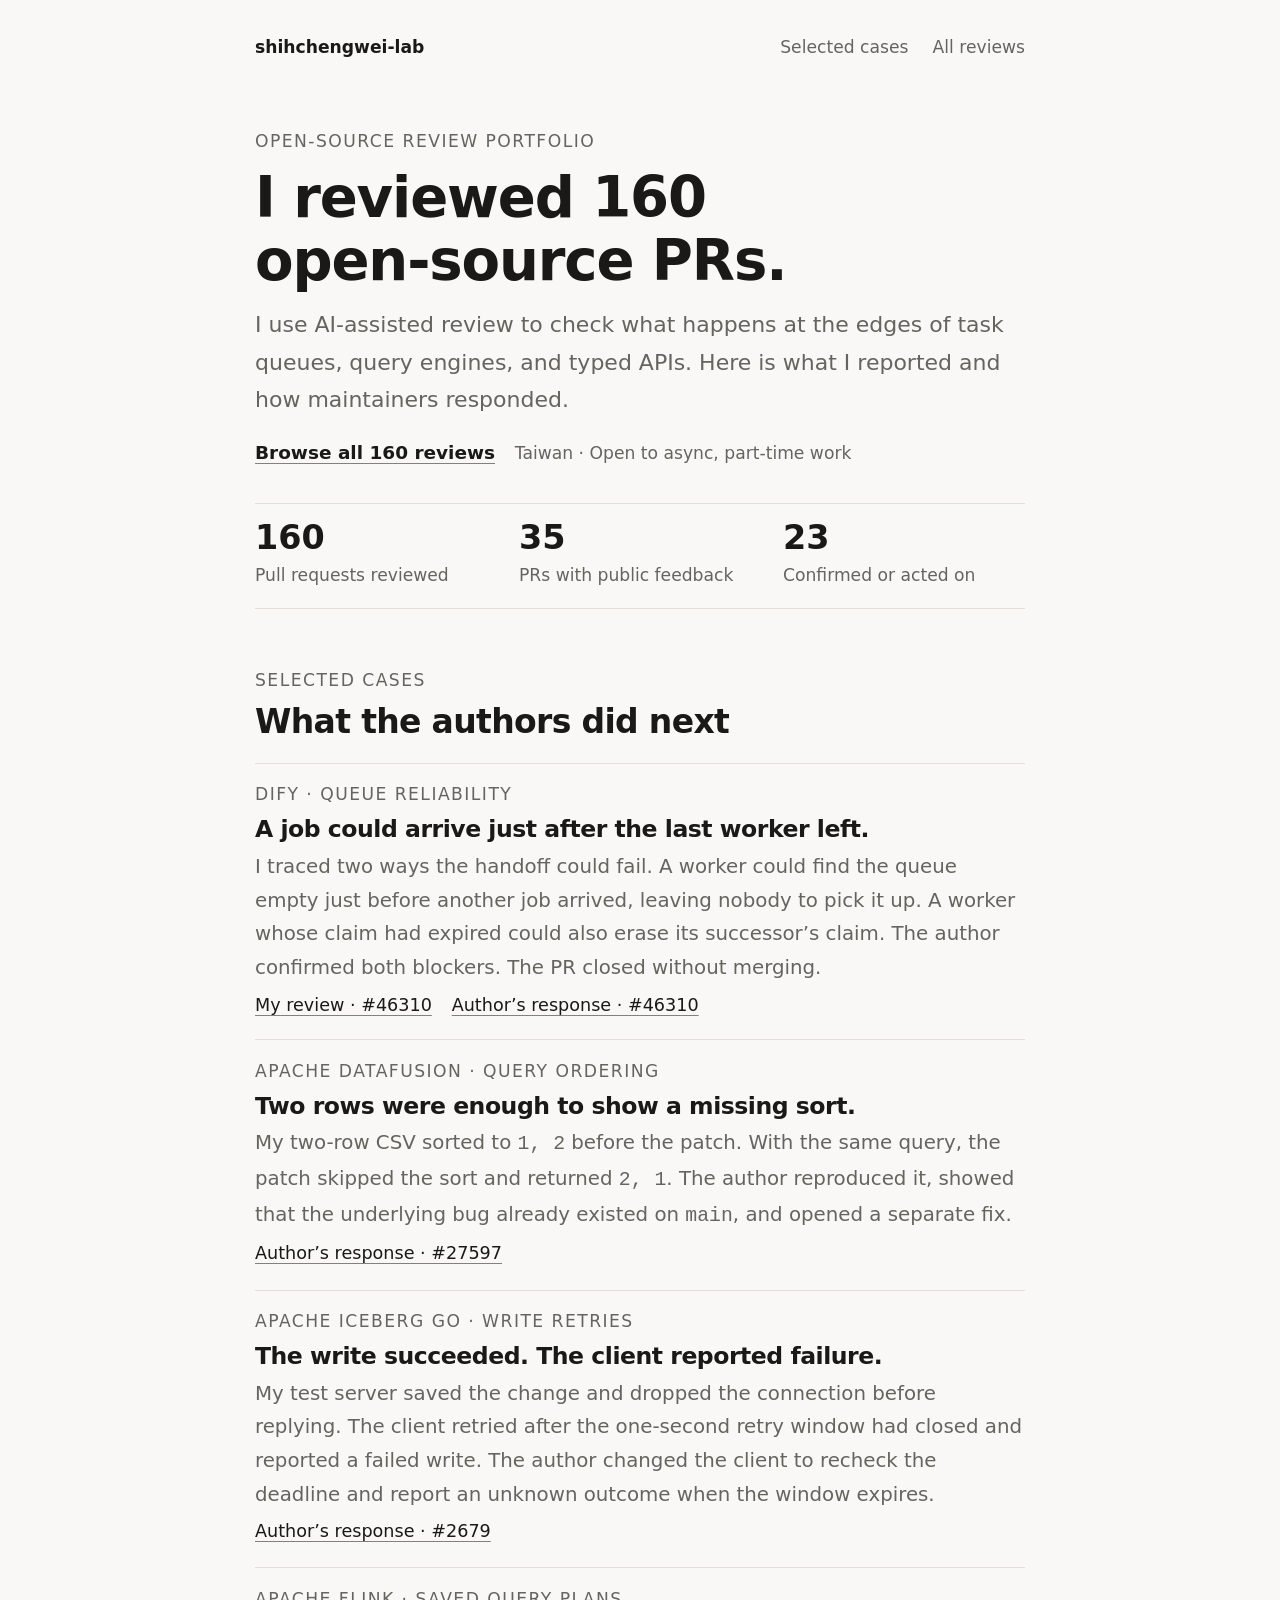
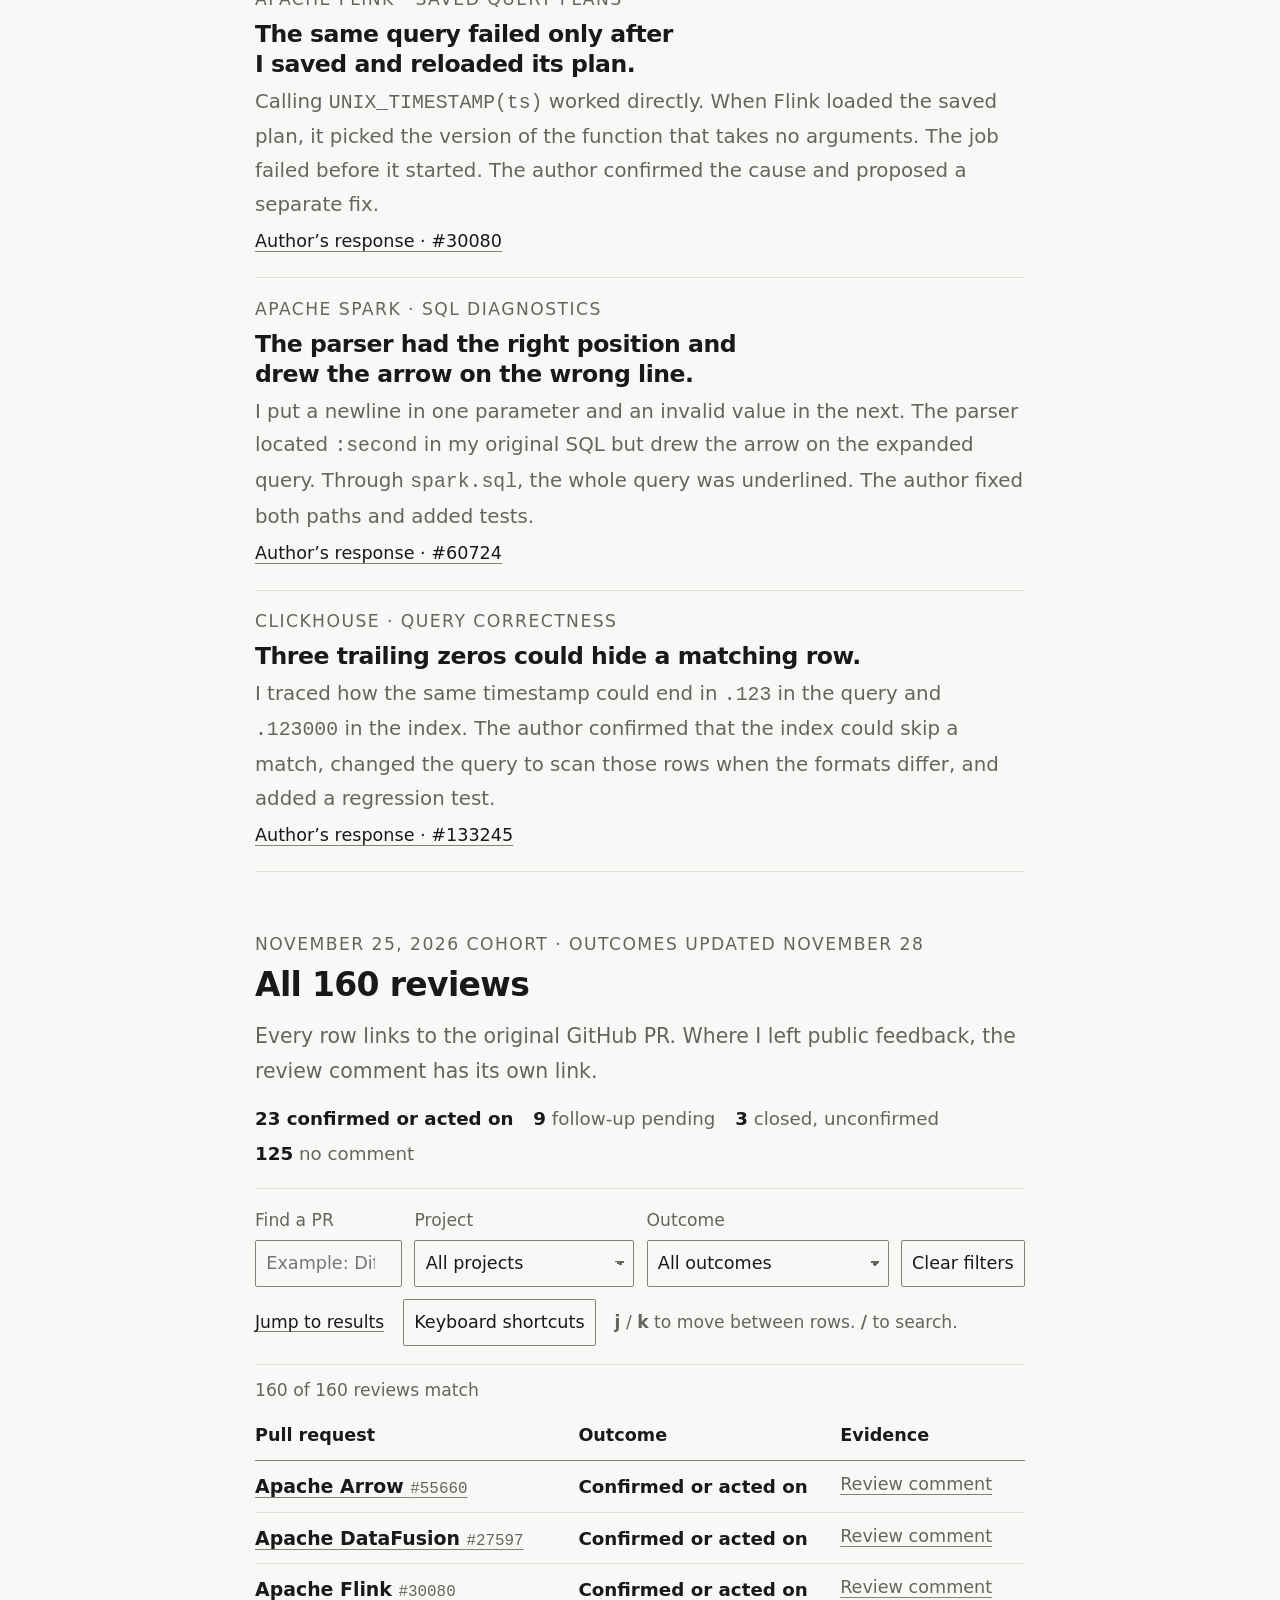
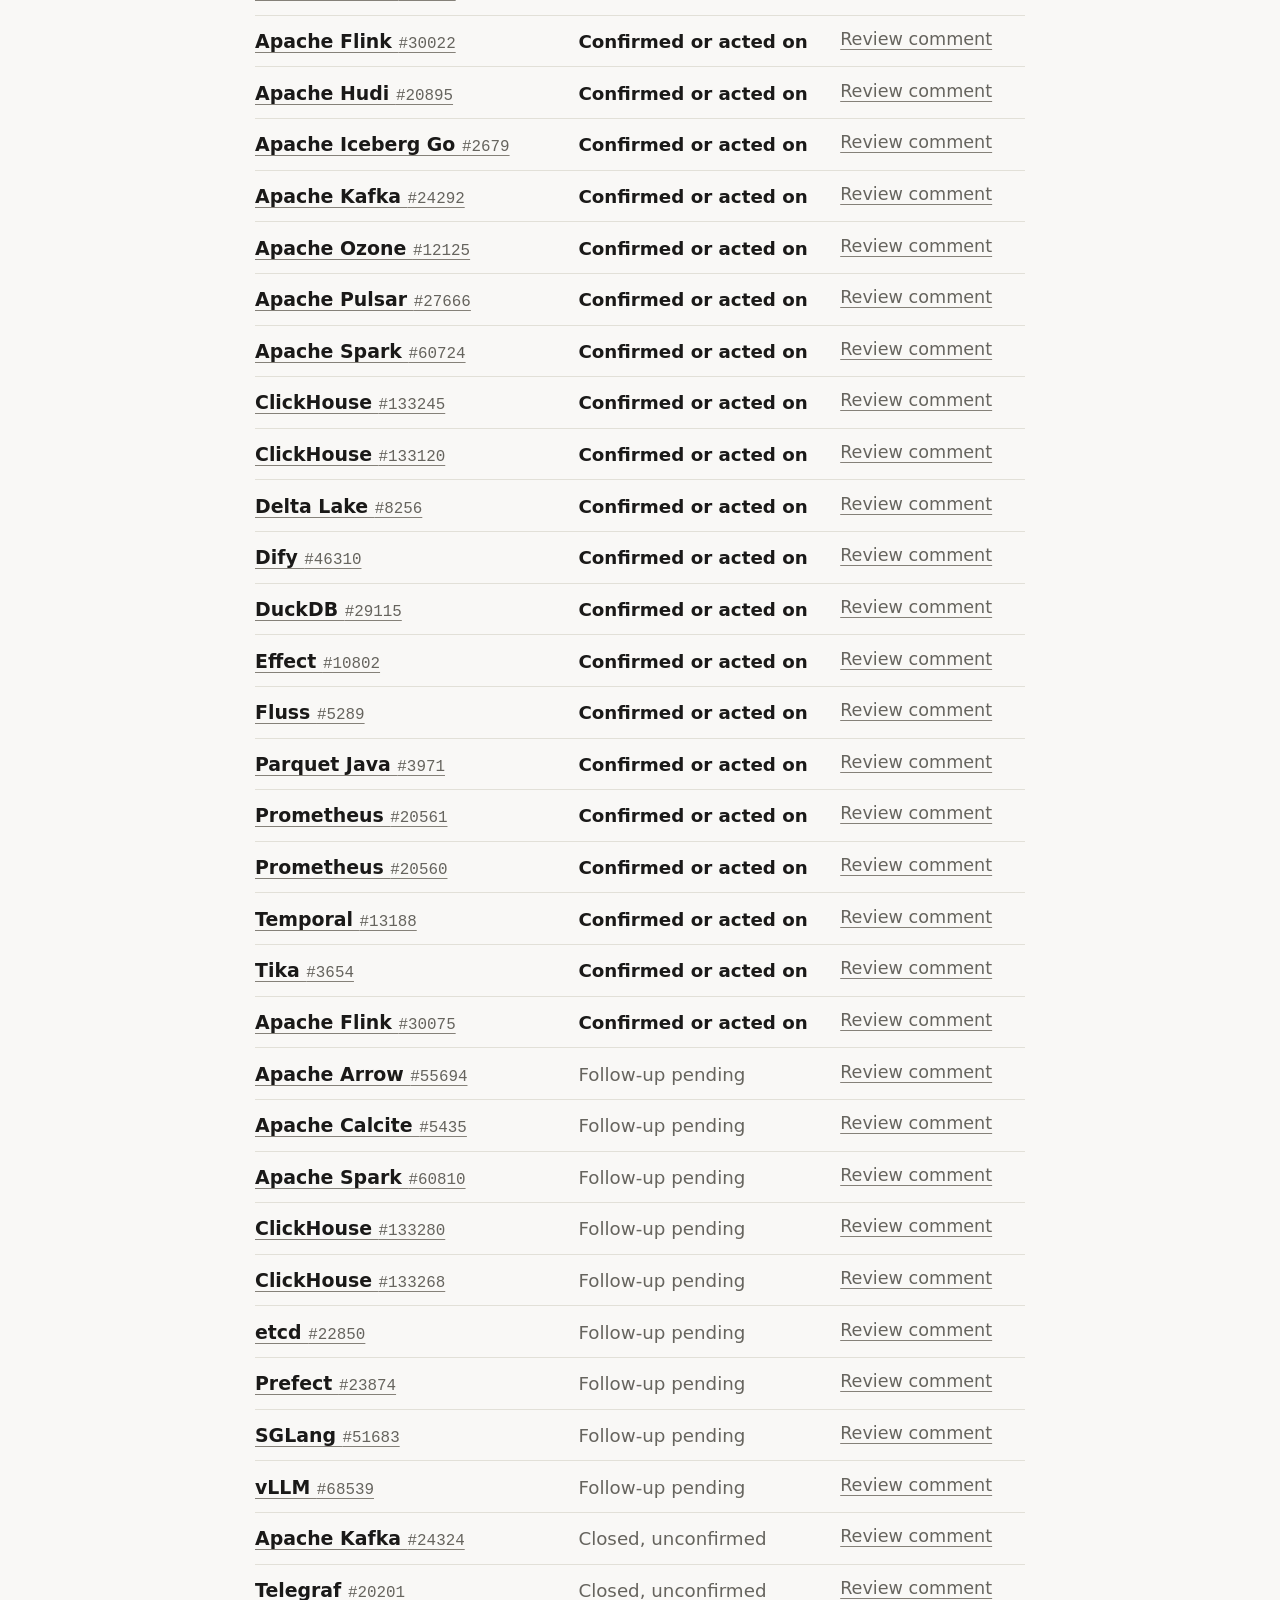
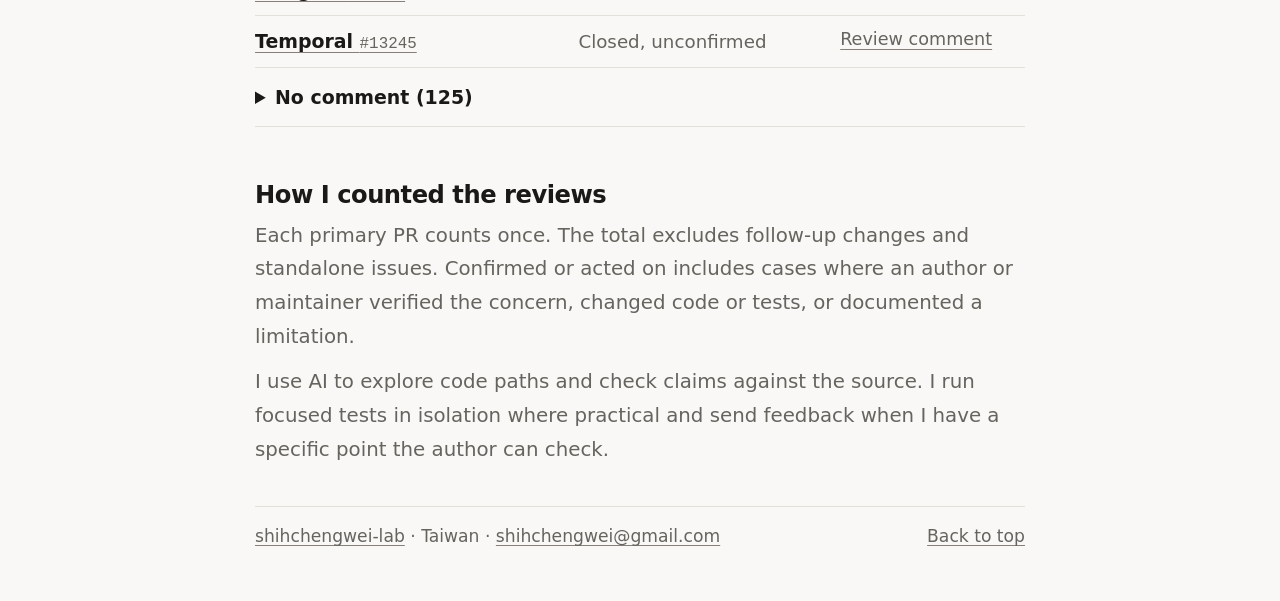
==== commit 408ff4ff: "Show the evidence behind six featured reviews" ====
--- a/index.html
+++ b/index.html
@@ -37,8 +37,8 @@
     <div class="cases">
       <article class="case" id="dify" aria-labelledby="dify-title">
         <p class="eyebrow">Dify · Queue reliability</p>
-        <h3 id="dify-title">A queue fix still left two handoff gaps.</h3>
-        <p>I flagged two cases that could leave queued work stalled or handled by conflicting workers. The author confirmed both as blockers. The PR later closed without merging.</p>
+        <h3 id="dify-title">A job could arrive just after the last worker left.</h3>
+        <p>I traced two ways the handoff could fail. A worker could find the queue empty just before another job arrived, leaving nobody to pick it up. A worker whose claim had expired could also erase its successor’s claim. The author confirmed both blockers. The PR closed without merging.</p>
         <div class="case-links">
           <a href="https://github.com/langgenius/dify/pull/46310#issuecomment-6981994924">My review · #46310</a>
           <a href="https://github.com/langgenius/dify/pull/46310#issuecomment-6992254631">Author’s response · #46310</a>
@@ -46,32 +46,32 @@
       </article>
       <article class="case">
         <p class="eyebrow">Apache DataFusion · Query ordering</p>
-        <h3>A query returned rows in the wrong order.</h3>
-        <p>I reported a small example that returned two rows out of order. The author reproduced it and opened a separate fix with tests.</p>
+        <h3>Two rows were enough to show a missing sort.</h3>
+        <p>My two-row CSV sorted to <code>1, 2</code> before the patch. With the same query, the patch skipped the sort and returned <code>2, 1</code>. The author reproduced it, showed that the underlying bug already existed on <code>main</code>, and opened a separate fix.</p>
         <a href="https://github.com/apache/datafusion/pull/27597#issuecomment-7049002958">Author’s response · #27597</a>
       </article>
       <article class="case">
         <p class="eyebrow">Apache Iceberg Go · Write retries</p>
-        <h3>A retry reported failure after the write succeeded.</h3>
-        <p>My test showed that a client could report a failed save even though the server had already applied the write. The author updated the retry logic so it reports an uncertain outcome when it can no longer verify the write.</p>
+        <h3>The write succeeded. The client reported failure.</h3>
+        <p>My test server saved the change and dropped the connection before replying. The client retried after the one-second retry window had closed and reported a failed write. The author changed the client to recheck the deadline and report an unknown outcome when the window expires.</p>
         <a href="https://github.com/apache/iceberg-go/pull/2679#issuecomment-7136908103">Author’s response · #2679</a>
       </article>
       <article class="case">
         <p class="eyebrow">Apache Flink · Saved query plans</p>
-        <h3>A query ran directly but failed from a saved plan.</h3>
-        <p>I checked both execution paths. The author confirmed that loading the saved plan picked the wrong function signature and said they would try a separate fix.</p>
+        <h3>The same query failed only after I saved and reloaded its plan.</h3>
+        <p>Calling <code>UNIX_TIMESTAMP(ts)</code> worked directly. When Flink loaded the saved plan, it picked the version of the function that takes no arguments. The job failed before it started. The author confirmed the cause and proposed a separate fix.</p>
         <a href="https://github.com/apache/flink/pull/30080#issuecomment-7151901415">Author’s response · #30080</a>
       </article>
       <article class="case">
         <p class="eyebrow">Apache Spark · SQL diagnostics</p>
-        <h3>A SQL error pointed to the wrong line.</h3>
-        <p>I found a mismatch in where the parser marked the error. The author corrected the highlighted location and added tests for both execution paths.</p>
+        <h3>The parser had the right position and drew the arrow on the wrong line.</h3>
+        <p>I put a newline in one parameter and an invalid value in the next. The parser located <code>:second</code> in my original SQL but drew the arrow on the expanded query. Through <code>spark.sql</code>, the whole query was underlined. The author fixed both paths and added tests.</p>
         <a href="https://github.com/apache/spark/pull/60724#issuecomment-7112147391">Author’s response · #60724</a>
       </article>
       <article class="case">
         <p class="eyebrow">ClickHouse · Query correctness</p>
-        <h3>A query could skip matching rows.</h3>
-        <p>I flagged a mismatch between the query and its text index. The author confirmed the missing rows, fixed the PR, and added a regression test.</p>
+        <h3>Three trailing zeros could hide a matching row.</h3>
+        <p>I traced how the same timestamp could end in <code>.123</code> in the query and <code>.123000</code> in the index. The author confirmed that the index could skip a match, changed the query to scan those rows when the formats differ, and added a regression test.</p>
         <a href="https://github.com/ClickHouse/ClickHouse/pull/133245#issuecomment-7063928589">Author’s response · #133245</a>
       </article>
     </div>
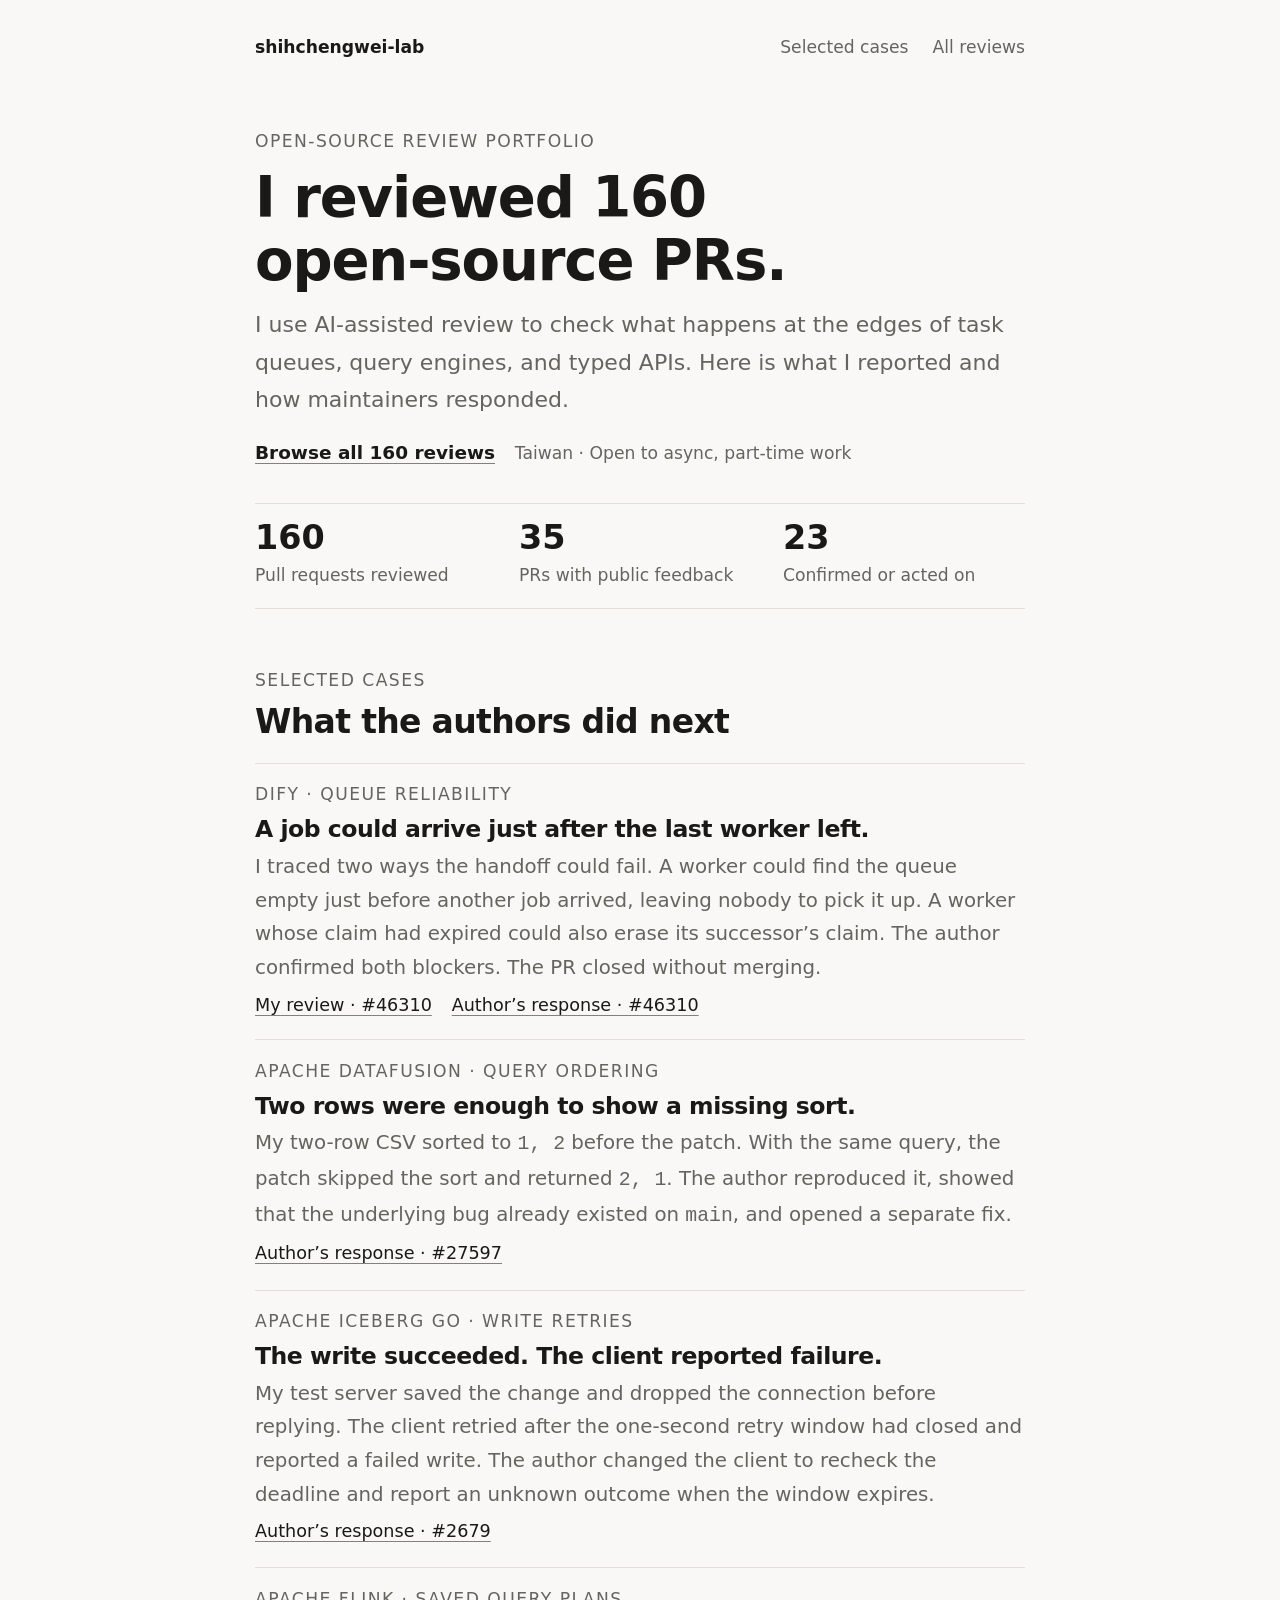
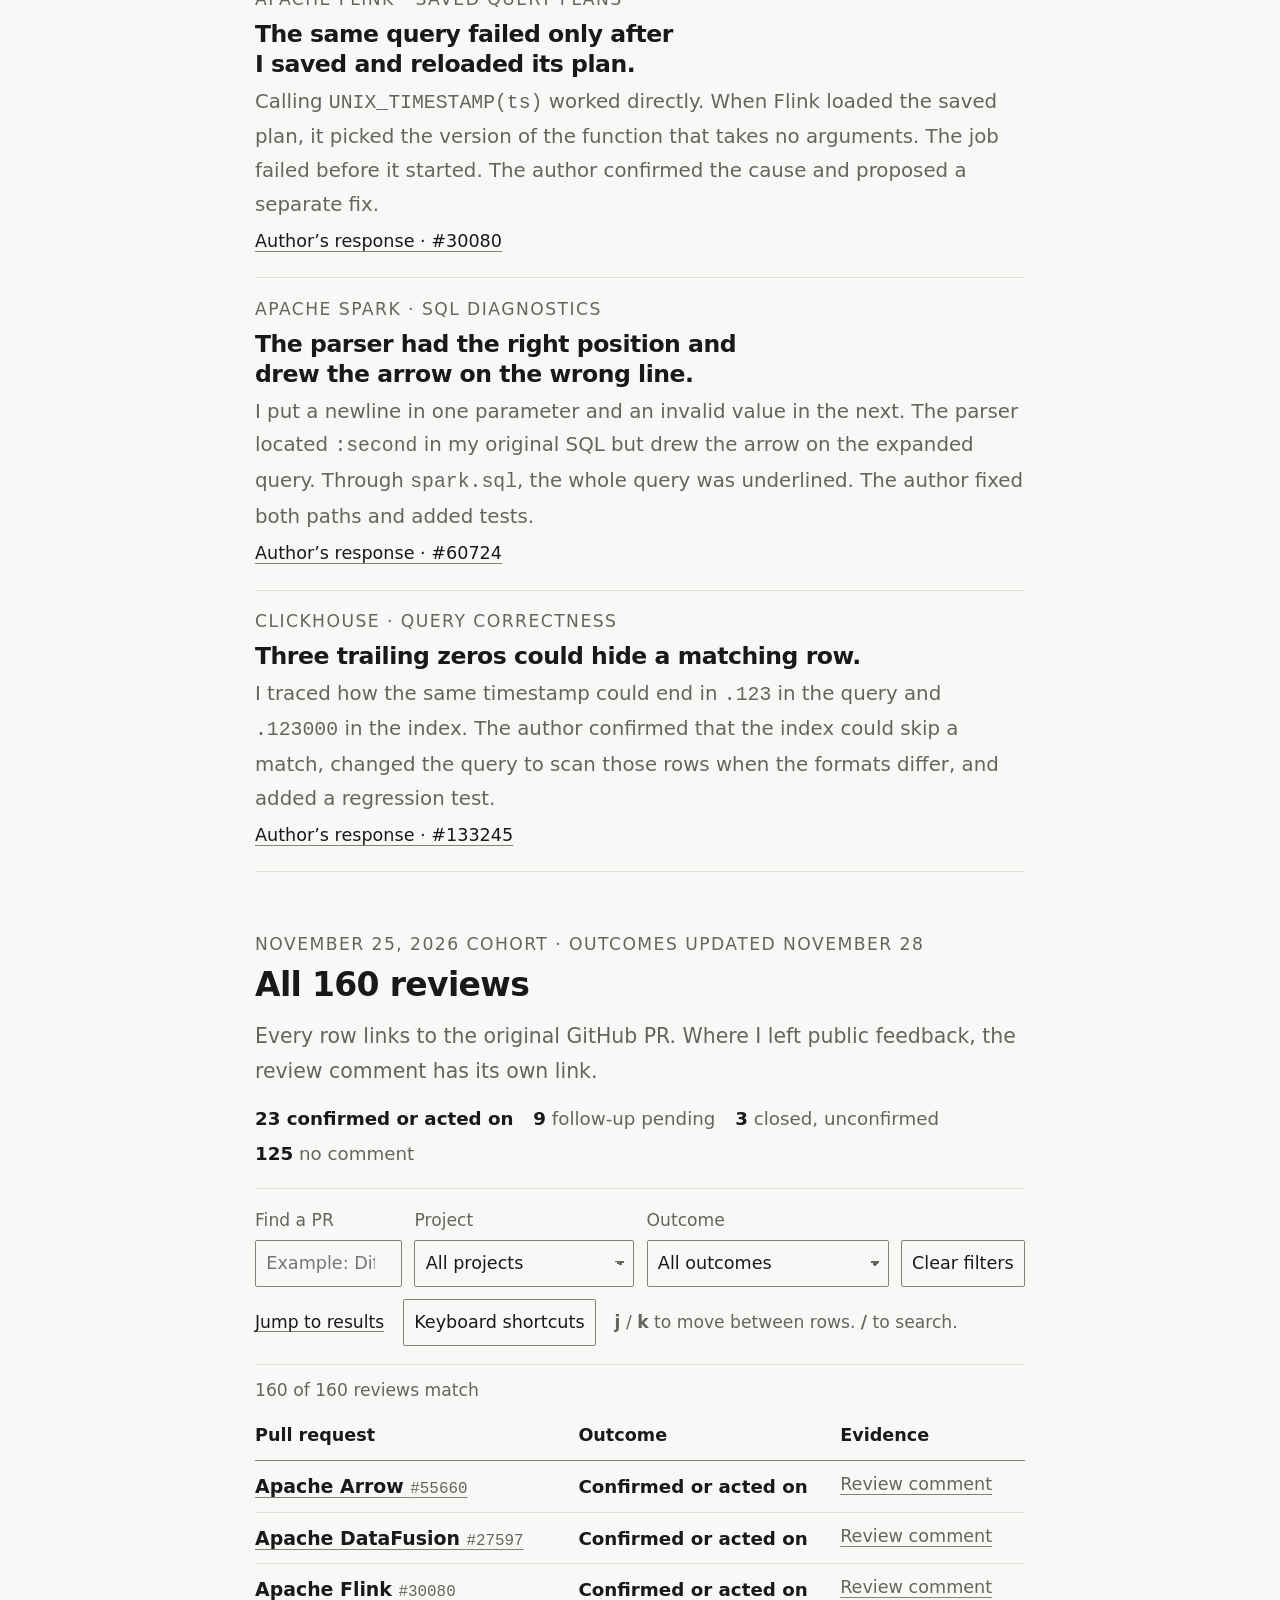
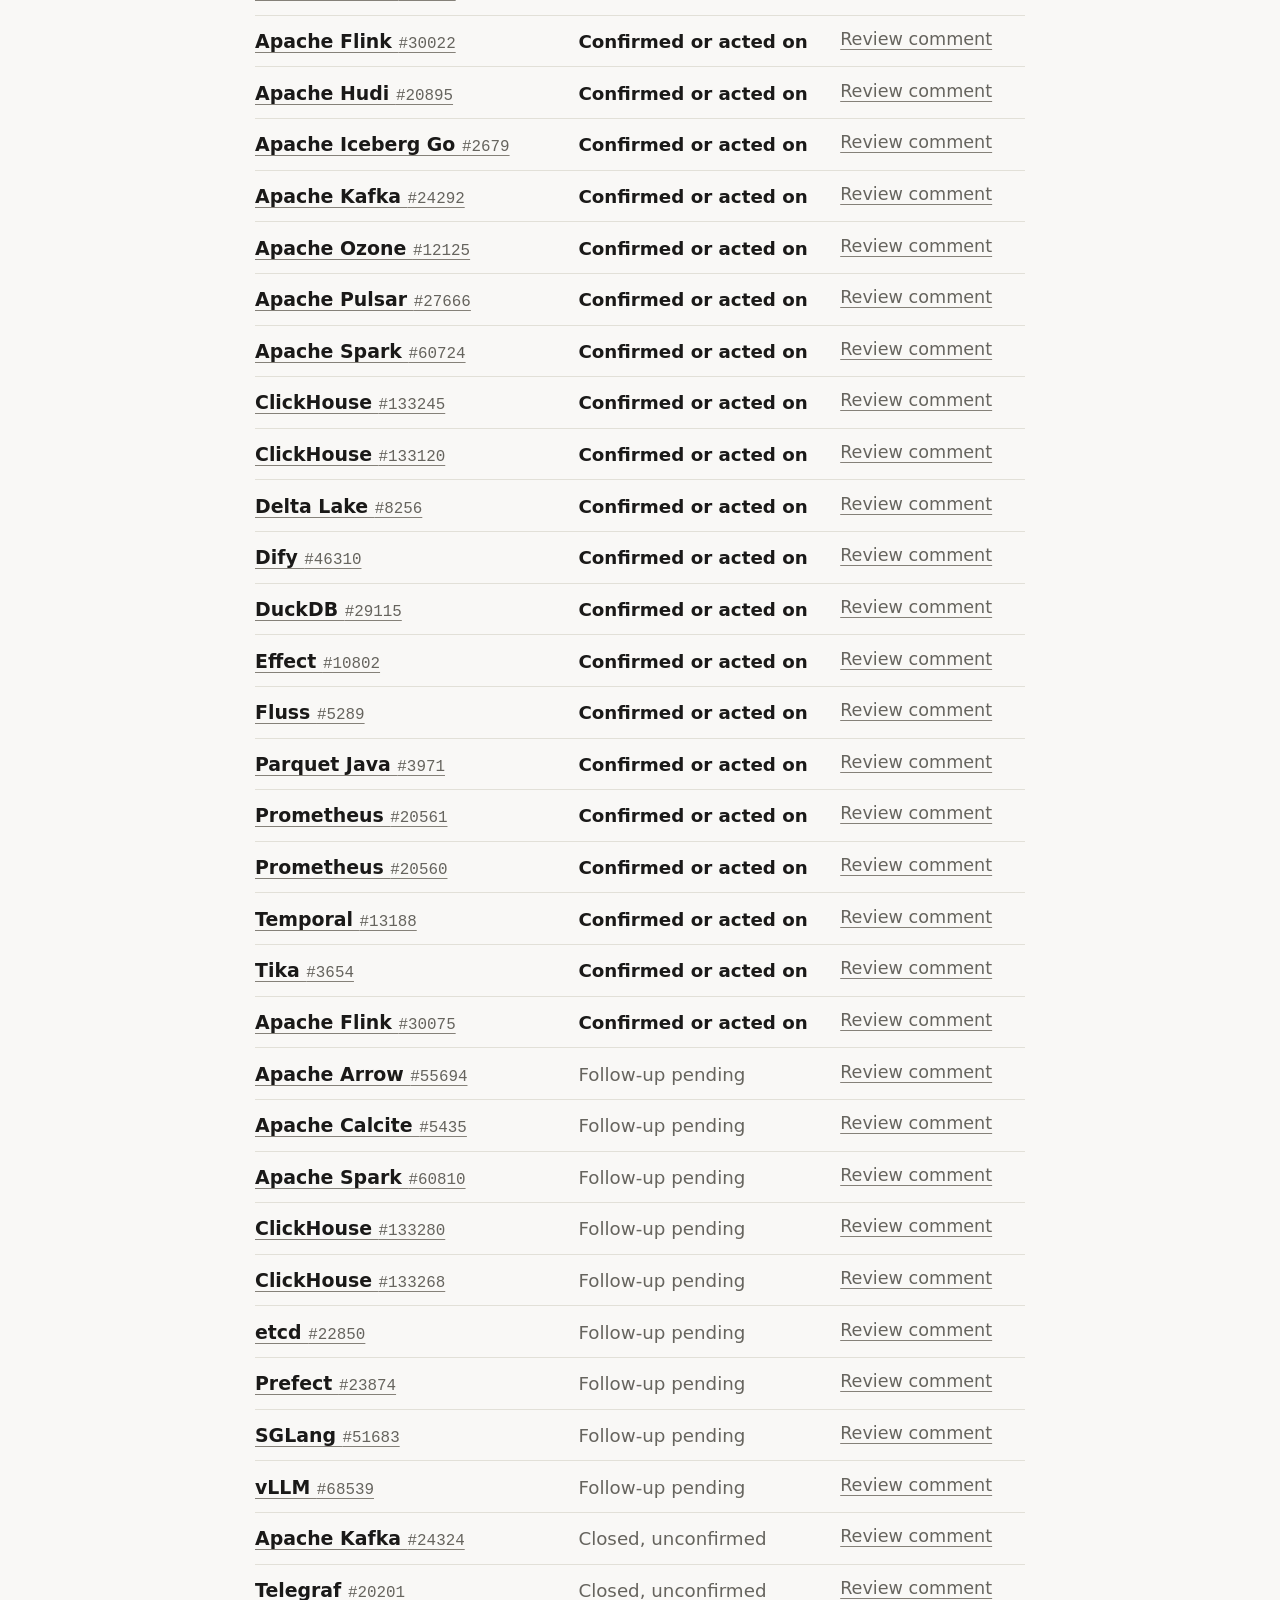
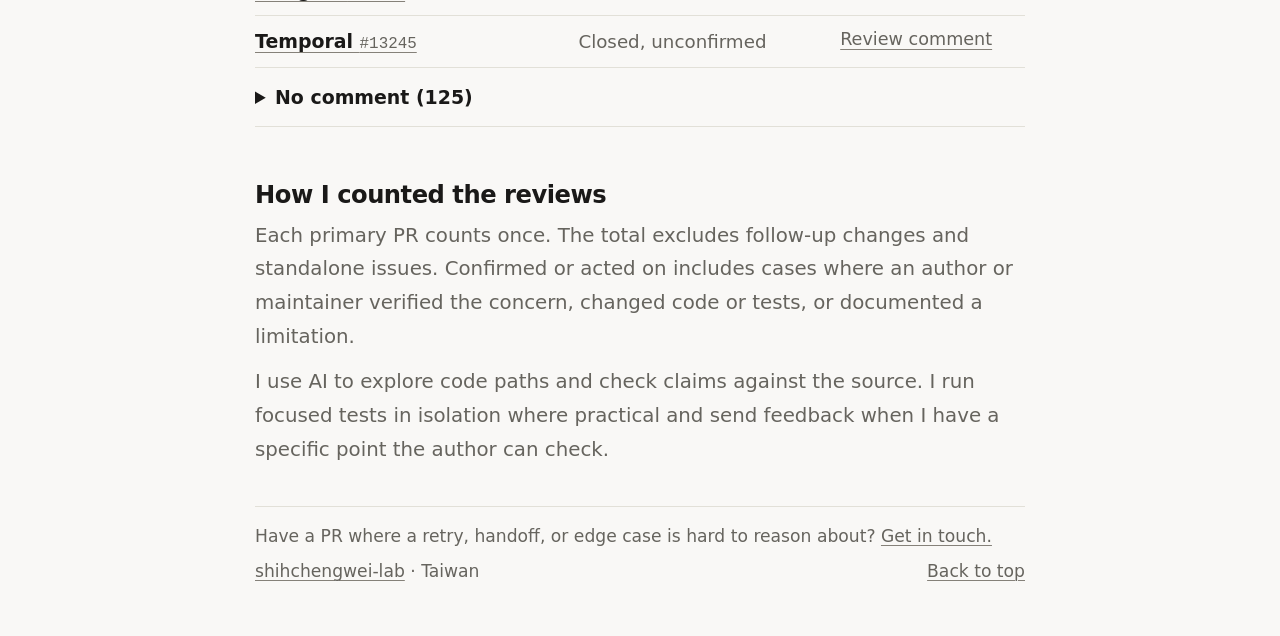
==== commit 4d876d50: "Invite review inquiries through the footer contact link" ====
--- a/index.html
+++ b/index.html
@@ -925,7 +925,8 @@
 </main>
 <footer>
   <div class="wrap">
-    <span><a href="https://github.com/shihchengwei-lab">shihchengwei-lab</a> · Taiwan · <a href="mailto:shihchengwei@gmail.com">shihchengwei@gmail.com</a></span>
+    <p>Have a PR where a retry, handoff, or edge case is hard to reason about? <a href="mailto:shihchengwei@gmail.com">Get in touch.</a></p>
+    <span><a href="https://github.com/shihchengwei-lab">shihchengwei-lab</a> · Taiwan</span>
     <a href="#top">Back to top</a>
   </div>
 </footer>
